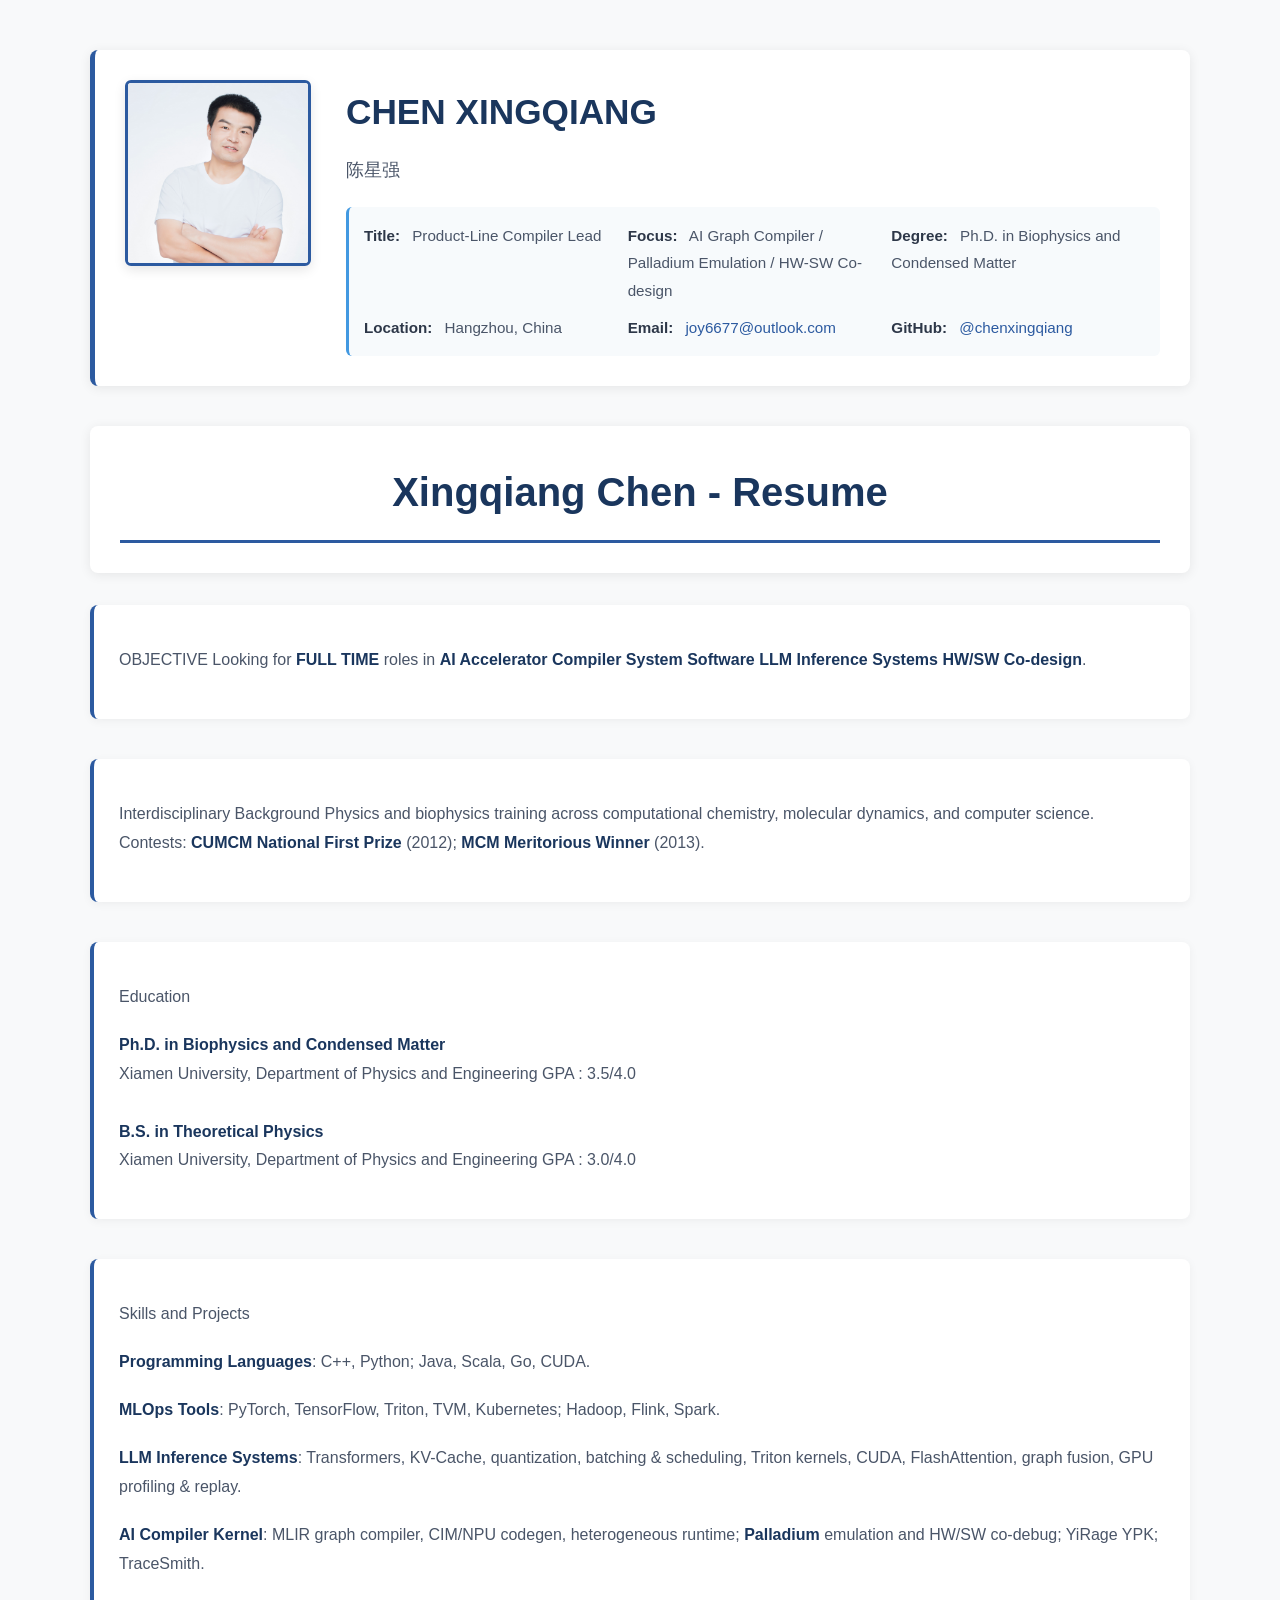
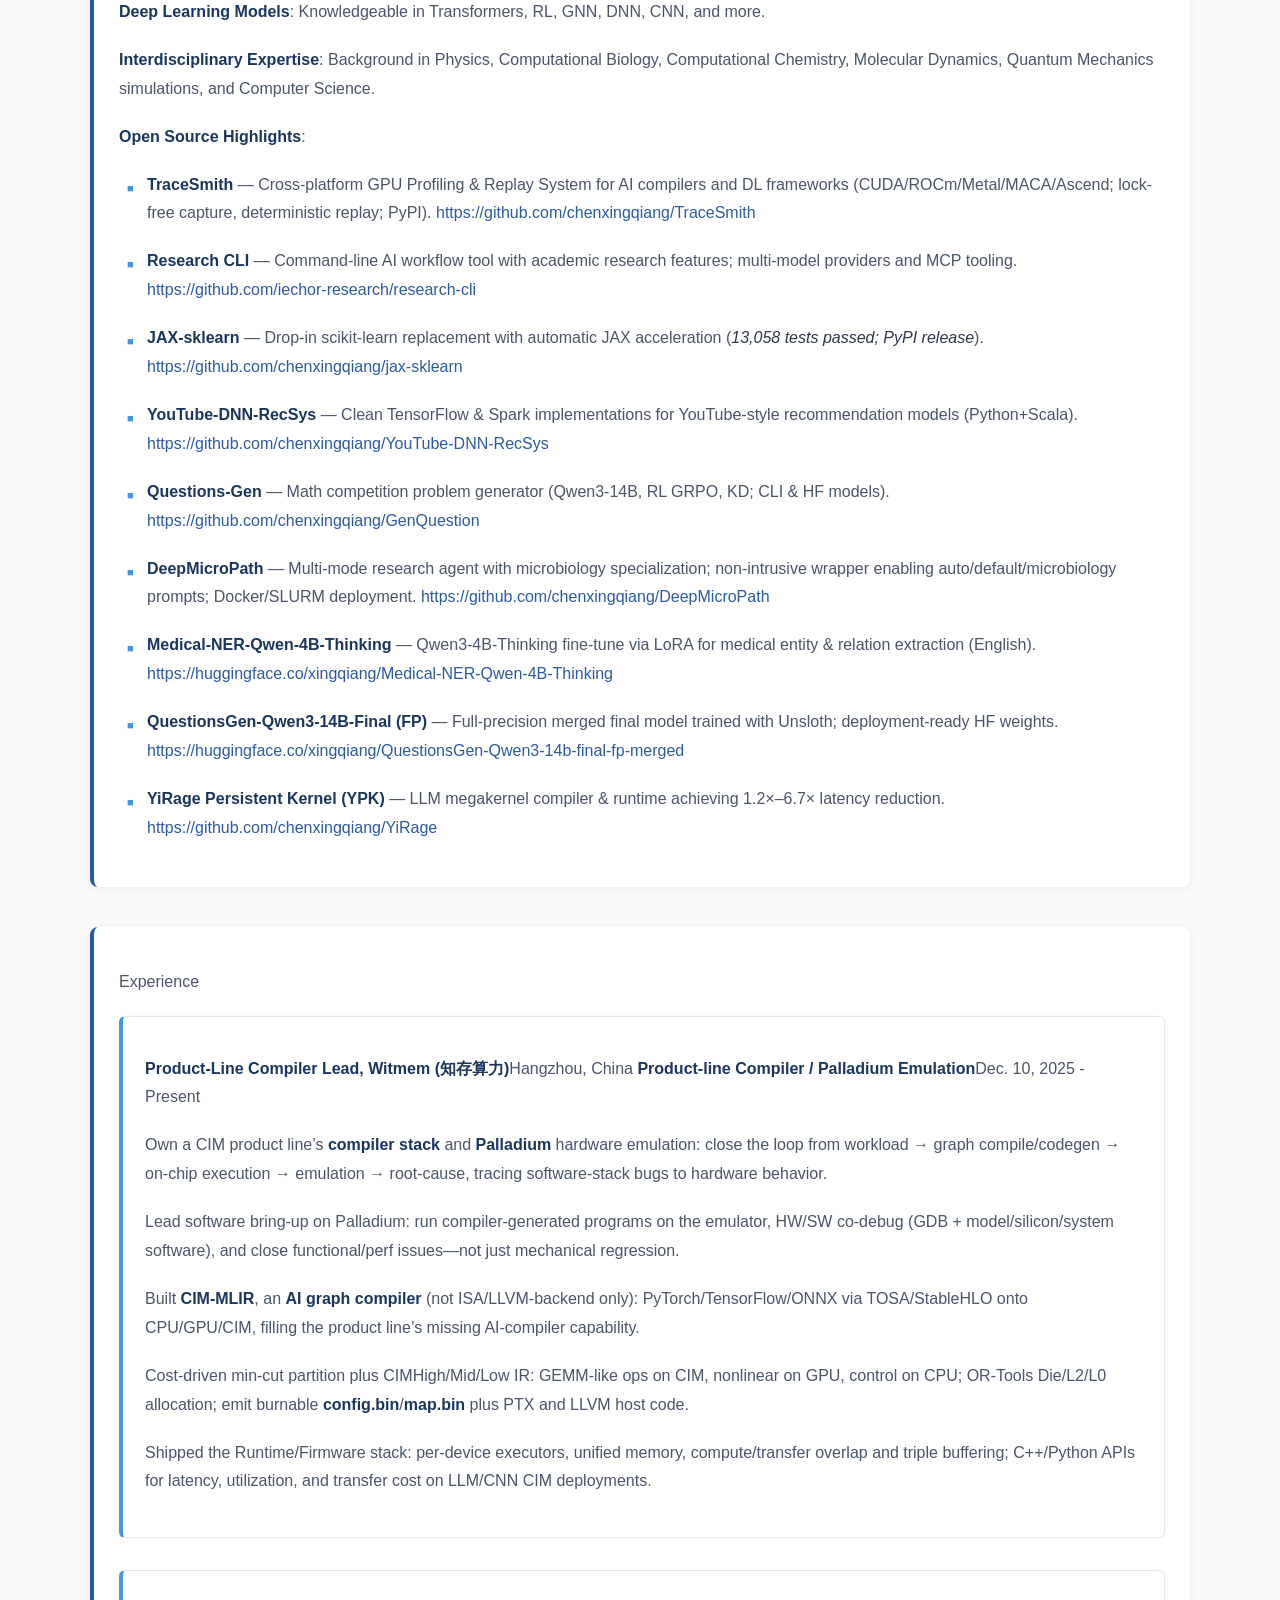
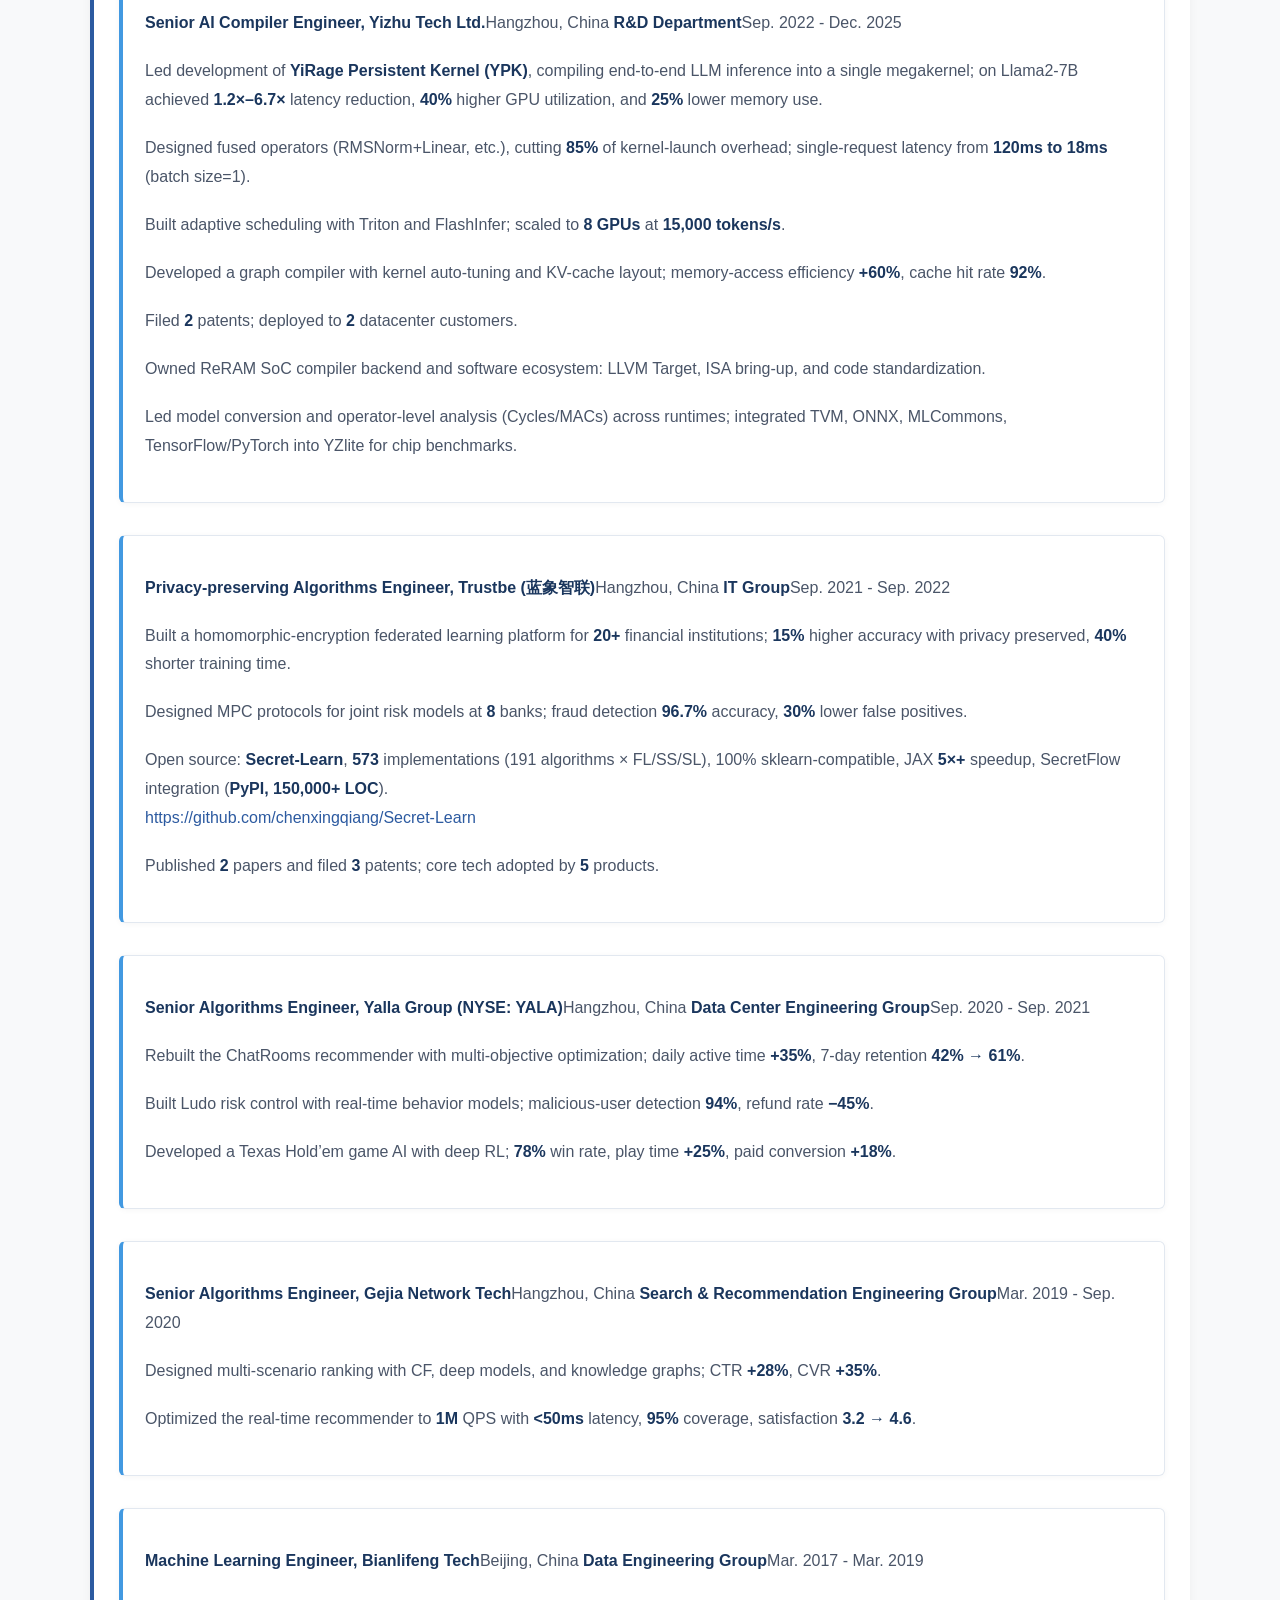
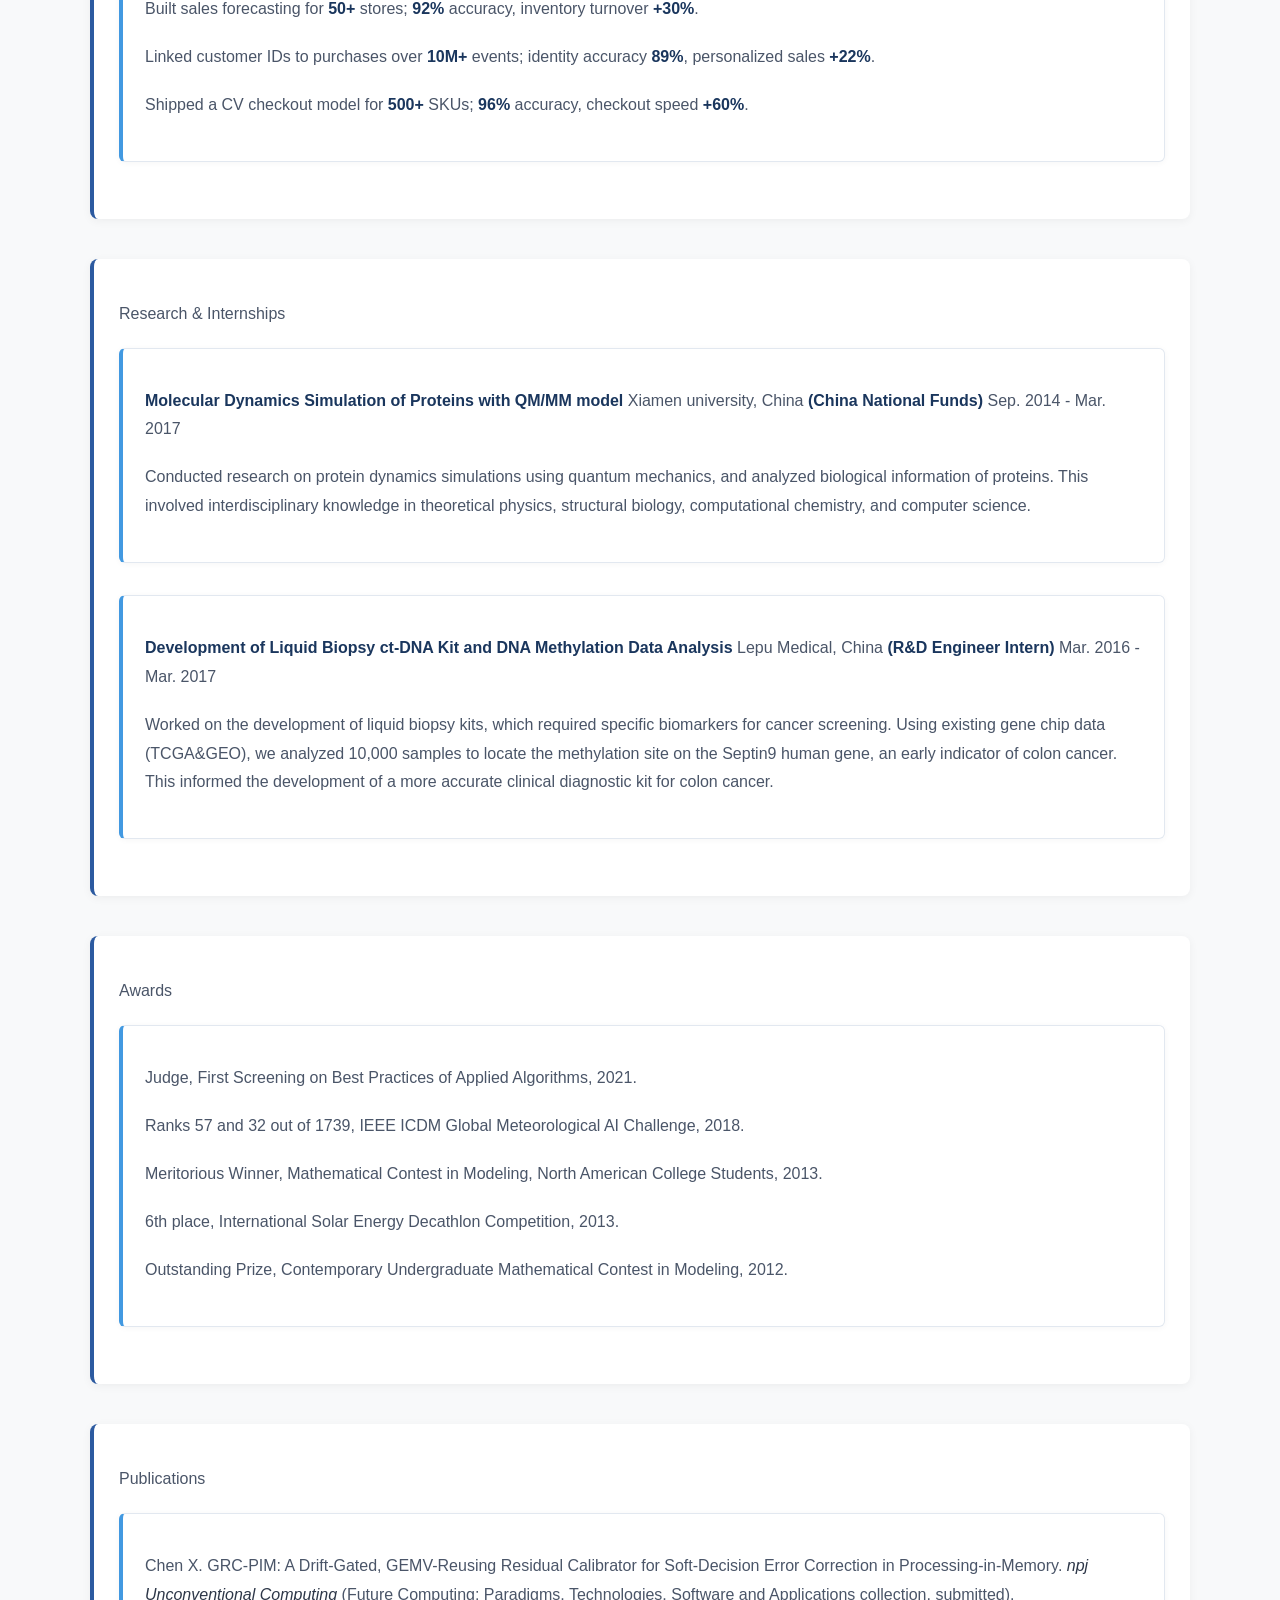
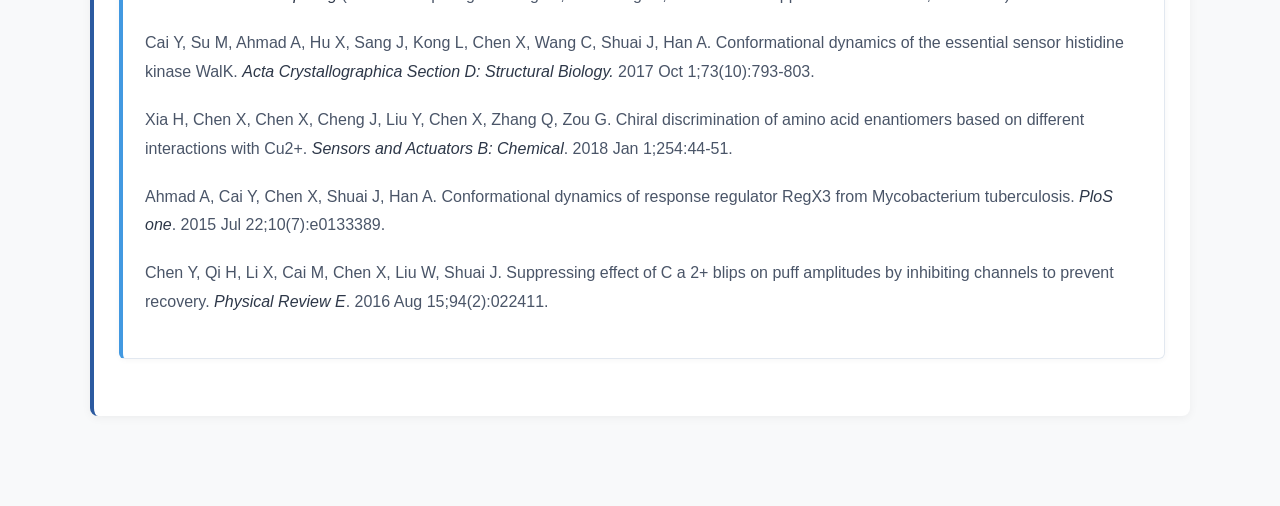
==== docs/en.html @ bd8b1dc4 "Reframe Witmem role as product-line compiler plus Palladium Position the current job as owning both " ====
<!DOCTYPE html>
<html lang="en">
<head>
    <meta charset="UTF-8">
    <meta name="viewport" content="width=device-width, initial-scale=1.0">
    <title>Xingqiang Chen - Resume</title>
    <link rel="stylesheet" href="style.css">
</head>
<body>
    <!-- Professional Header -->
    <div class="resume-header">
        <div class="resume-photo">
            <img src="img/face.jpg" alt="Chen Xingqiang">
        </div>
        <div class="resume-info">
            <h1 style="margin: 0; border: none;">CHEN XINGQIANG</h1>
            <div class="subtitle">陈星强</div>
            <div class="resume-meta">
                <div class="resume-meta-item"><strong>Title:</strong> Product-Line Compiler Lead</div>
                <div class="resume-meta-item"><strong>Focus:</strong> AI Graph Compiler / Palladium Emulation / HW-SW Co-design</div>
                <div class="resume-meta-item"><strong>Degree:</strong> Ph.D. in Biophysics and Condensed Matter</div>
                <div class="resume-meta-item"><strong>Location:</strong> Hangzhou, China</div>
                <div class="resume-meta-item"><strong>Email:</strong> <a href="mailto:joy6677@outlook.com">joy6677@outlook.com</a></div>
                <div class="resume-meta-item"><strong>GitHub:</strong> <a href="https://github.com/chenxingqiang" target="_blank">@chenxingqiang</a></div>
            </div>
        </div>
    </div>
<header id="title-block-header">
<h1 class="title">Xingqiang Chen - Resume</h1>
</header>
<div class="rSection">
<p><span>OBJECTIVE</span> <span>Looking for <span><strong>FULL
TIME</strong></span> roles in <span><strong>AI Accelerator Compiler
System Software</strong></span> <span><strong>LLM Inference
Systems</strong></span> <span><strong>HW/SW
Co-design</strong></span>.</span></p>
</div>
<div class="rSection">
<p><span>Interdisciplinary Background</span> <span>Physics and
biophysics training across computational chemistry, molecular dynamics,
and computer science. Contests: <span><strong>CUMCM National First
Prize</strong></span> (2012); <span><strong>MCM Meritorious
Winner</strong></span> (2013).</span></p>
</div>
<div class="rSection">
<p><span>Education</span></p>
<p><span><strong>Ph.D. in Biophysics and Condensed
Matter</strong></span><br />
Xiamen University, Department of Physics and Engineering GPA :
3.5/4.0<br />
<br />
<span><strong>B.S. in Theoretical Physics</strong></span><br />
Xiamen University, Department of Physics and Engineering GPA :
3.0/4.0</p>
</div>
<div class="rSection">
<p><span>Skills and Projects</span></p>
<p><span><strong>Programming Languages</strong></span>: C++, Python;
Java, Scala, Go, CUDA.</p>
<p><span><strong>MLOps Tools</strong></span>: PyTorch, TensorFlow,
Triton, TVM, Kubernetes; Hadoop, Flink, Spark.</p>
<p><span><strong>LLM Inference Systems</strong></span>: Transformers,
KV-Cache, quantization, batching &amp; scheduling, Triton kernels, CUDA,
FlashAttention, graph fusion, GPU profiling &amp; replay.</p>
<p><span><strong>AI Compiler Kernel</strong></span>: MLIR graph
compiler, CIM/NPU codegen, heterogeneous runtime;
<span><strong>Palladium</strong></span> emulation and HW/SW co-debug;
YiRage YPK; TraceSmith.</p>
<p><span><strong>Deep Learning Models</strong></span>: Knowledgeable in
Transformers, RL, GNN, DNN, CNN, and more.</p>
<p><span><strong>Interdisciplinary Expertise</strong></span>: Background
in Physics, Computational Biology, Computational Chemistry, Molecular
Dynamics, Quantum Mechanics simulations, and Computer Science.</p>
<p><span><strong>Open Source Highlights</strong></span>:</p>
<ul>
<li><p><span><strong>TraceSmith</strong></span> — Cross-platform GPU
Profiling &amp; Replay System for AI compilers and DL frameworks
(CUDA/ROCm/Metal/MACA/Ascend; lock-free capture, deterministic replay;
PyPI). <a href="https://github.com/chenxingqiang/TraceSmith"
class="uri">https://github.com/chenxingqiang/TraceSmith</a></p></li>
<li><p><span><strong>Research CLI</strong></span> — Command-line AI
workflow tool with academic research features; multi-model providers and
MCP tooling. <a href="https://github.com/iechor-research/research-cli"
class="uri">https://github.com/iechor-research/research-cli</a></p></li>
<li><p><span><strong>JAX-sklearn</strong></span> — Drop-in scikit-learn
replacement with automatic JAX acceleration (<em>13<span>,</span>058
tests passed; PyPI release</em>). <a
href="https://github.com/chenxingqiang/jax-sklearn"
class="uri">https://github.com/chenxingqiang/jax-sklearn</a></p></li>
<li><p><span><strong>YouTube-DNN-RecSys</strong></span> — Clean
TensorFlow &amp; Spark implementations for YouTube-style recommendation
models (Python+Scala). <a
href="https://github.com/chenxingqiang/YouTube-DNN-RecSys"
class="uri">https://github.com/chenxingqiang/YouTube-DNN-RecSys</a></p></li>
<li><p><span><strong>Questions-Gen</strong></span> — Math competition
problem generator (Qwen3-14B, RL GRPO, KD; CLI &amp; HF models). <a
href="https://github.com/chenxingqiang/GenQuestion"
class="uri">https://github.com/chenxingqiang/GenQuestion</a></p></li>
<li><p><span><strong>DeepMicroPath</strong></span> — Multi-mode research
agent with microbiology specialization; non-intrusive wrapper enabling
auto/default/microbiology prompts; Docker/SLURM deployment. <a
href="https://github.com/chenxingqiang/DeepMicroPath"
class="uri">https://github.com/chenxingqiang/DeepMicroPath</a></p></li>
<li><p><span><strong>Medical-NER-Qwen-4B-Thinking</strong></span> —
Qwen3-4B-Thinking fine-tune via LoRA for medical entity &amp; relation
extraction (English). <a
href="https://huggingface.co/xingqiang/Medical-NER-Qwen-4B-Thinking"
class="uri">https://huggingface.co/xingqiang/Medical-NER-Qwen-4B-Thinking</a></p></li>
<li><p><span><strong>QuestionsGen-Qwen3-14B-Final (FP)</strong></span> —
Full-precision merged final model trained with Unsloth; deployment-ready
HF weights. <a
href="https://huggingface.co/xingqiang/QuestionsGen-Qwen3-14b-final-fp-merged"
class="uri">https://huggingface.co/xingqiang/QuestionsGen-Qwen3-14b-final-fp-merged</a></p></li>
<li><p><span><strong>YiRage Persistent Kernel (YPK)</strong></span> —
LLM megakernel compiler &amp; runtime achieving 1.2×–6.7× latency
reduction. <a href="https://github.com/chenxingqiang/YiRage"
class="uri">https://github.com/chenxingqiang/YiRage</a></p></li>
</ul>
</div>
<div class="rSection">
<p><span>Experience</span></p>
<div class="rSubsection">
<p><span><strong>Product-Line Compiler Lead, Witmem
(知存算力)</strong></span><span>Hangzhou, China</span>
<span><strong>Product-line Compiler / Palladium
Emulation</strong></span><span>Dec. 10, 2025 - Present</span></p>
<p><span>Own a CIM product line’s <span><strong>compiler
stack</strong></span> and <span><strong>Palladium</strong></span>
hardware emulation: close the loop from workload <span
class="math inline">→</span> graph compile/codegen <span
class="math inline">→</span> on-chip execution <span
class="math inline">→</span> emulation <span
class="math inline">→</span> root-cause, tracing software-stack bugs to
hardware behavior.</span><br />
</p>
<p><span>Lead software bring-up on Palladium: run compiler-generated
programs on the emulator, HW/SW co-debug (GDB + model/silicon/system
software), and close functional/perf issues—not just mechanical
regression.</span><br />
</p>
<p><span>Built <span><strong>CIM-MLIR</strong></span>, an
<span><strong>AI graph compiler</strong></span> (not ISA/LLVM-backend
only): PyTorch/TensorFlow/ONNX via TOSA/StableHLO onto CPU/GPU/CIM,
filling the product line’s missing AI-compiler capability.</span><br />
</p>
<p><span>Cost-driven min-cut partition plus CIMHigh/Mid/Low IR:
GEMM-like ops on CIM, nonlinear on GPU, control on CPU; OR-Tools
Die/L2/L0 allocation; emit burnable
<span><strong>config.bin</strong></span>/<span><strong>map.bin</strong></span>
plus PTX and LLVM host code.</span><br />
</p>
<p><span>Shipped the Runtime/Firmware stack: per-device executors,
unified memory, compute/transfer overlap and triple buffering;
C++/Python APIs for latency, utilization, and transfer cost on LLM/CNN
CIM deployments.</span><br />
</p>
</div>
<div class="rSubsection">
<p><span><strong>Senior AI Compiler Engineer, Yizhu Tech
Ltd.</strong></span><span>Hangzhou, China</span> <span><strong>R&amp;D
Department</strong></span><span>Sep. 2022 - Dec. 2025</span></p>
<p><span>Led development of <strong>YiRage Persistent Kernel
(YPK)</strong>, compiling end-to-end LLM inference into a single
megakernel; on Llama2-7B achieved <strong>1.2×–6.7×</strong> latency
reduction, <strong>40%</strong> higher GPU utilization, and
<strong>25%</strong> lower memory use.</span><br />
</p>
<p><span>Designed fused operators (RMSNorm+Linear, etc.), cutting
<strong>85%</strong> of kernel-launch overhead; single-request latency
from <strong>120ms to 18ms</strong> (batch size=1).</span><br />
</p>
<p><span>Built adaptive scheduling with Triton and FlashInfer; scaled to
<strong>8 GPUs</strong> at <strong>15,000
tokens/s</strong>.</span><br />
</p>
<p><span>Developed a graph compiler with kernel auto-tuning and KV-cache
layout; memory-access efficiency <strong>+60%</strong>, cache hit rate
<strong>92%</strong>.</span><br />
</p>
<p><span>Filed <strong>2</strong> patents; deployed to
<strong>2</strong> datacenter customers.</span><br />
</p>
<p><span>Owned ReRAM SoC compiler backend and software ecosystem: LLVM
Target, ISA bring-up, and code standardization.</span><br />
</p>
<p><span>Led model conversion and operator-level analysis (Cycles/MACs)
across runtimes; integrated TVM, ONNX, MLCommons, TensorFlow/PyTorch
into YZlite for chip benchmarks.</span><br />
</p>
</div>
<div class="rSubsection">
<p><span><strong>Privacy-preserving Algorithms Engineer, Trustbe
(蓝象智联)</strong></span><span>Hangzhou, China</span> <span><strong>IT
Group</strong></span><span>Sep. 2021 - Sep. 2022</span></p>
<p><span>Built a homomorphic-encryption federated learning platform for
<strong>20+</strong> financial institutions; <strong>15%</strong> higher
accuracy with privacy preserved, <strong>40%</strong> shorter training
time.</span><br />
</p>
<p><span>Designed MPC protocols for joint risk models at
<strong>8</strong> banks; fraud detection <strong>96.7%</strong>
accuracy, <strong>30%</strong> lower false positives.</span><br />
</p>
<p><span>Open source: <strong>Secret-Learn</strong>,
<strong>573</strong> implementations (191 algorithms × FL/SS/SL), 100%
sklearn-compatible, JAX <strong>5×+</strong> speedup, SecretFlow
integration (<strong>PyPI, 150,000+ LOC</strong>).</span><br />
<a href="https://github.com/chenxingqiang/Secret-Learn"
class="uri">https://github.com/chenxingqiang/Secret-Learn</a><br />
</p>
<p><span>Published <strong>2</strong> papers and filed
<strong>3</strong> patents; core tech adopted by <strong>5</strong>
products.</span><br />
</p>
</div>
<div class="rSubsection">
<p><span><strong>Senior Algorithms Engineer, Yalla Group (NYSE:
YALA)</strong></span><span>Hangzhou, China</span> <span><strong>Data
Center Engineering Group</strong></span><span>Sep. 2020 - Sep.
2021</span></p>
<p><span>Rebuilt the ChatRooms recommender with multi-objective
optimization; daily active time <strong>+35%</strong>, 7-day retention
<strong>42% → 61%</strong>.</span><br />
</p>
<p><span>Built Ludo risk control with real-time behavior models;
malicious-user detection <strong>94%</strong>, refund rate
<strong>−45%</strong>.</span><br />
</p>
<p><span>Developed a Texas Hold’em game AI with deep RL;
<strong>78%</strong> win rate, play time <strong>+25%</strong>, paid
conversion <strong>+18%</strong>.</span><br />
</p>
</div>
<div class="rSubsection">
<p><span><strong>Senior Algorithms Engineer, Gejia Network
Tech</strong></span><span>Hangzhou, China</span> <span><strong>Search
&amp; Recommendation Engineering Group</strong></span><span>Mar. 2019 -
Sep. 2020</span></p>
<p><span>Designed multi-scenario ranking with CF, deep models, and
knowledge graphs; CTR <strong>+28%</strong>, CVR
<strong>+35%</strong>.</span><br />
</p>
<p><span>Optimized the real-time recommender to <strong>1M</strong> QPS
with <strong><span class="math inline">&lt;</span>50ms</strong> latency,
<strong>95%</strong> coverage, satisfaction <strong>3.2 →
4.6</strong>.</span><br />
</p>
</div>
<div class="rSubsection">
<p><span><strong>Machine Learning Engineer, Bianlifeng
Tech</strong></span><span>Beijing, China</span> <span><strong>Data
Engineering Group</strong></span><span>Mar. 2017 - Mar. 2019</span></p>
<p><span>Built sales forecasting for <strong>50+</strong> stores;
<strong>92%</strong> accuracy, inventory turnover
<strong>+30%</strong>.</span><br />
</p>
<p><span>Linked customer IDs to purchases over <strong>10M+</strong>
events; identity accuracy <strong>89%</strong>, personalized sales
<strong>+22%</strong>.</span><br />
</p>
<p><span>Shipped a CV checkout model for <strong>500+</strong> SKUs;
<strong>96%</strong> accuracy, checkout speed
<strong>+60%</strong>.</span><br />
</p>
</div>
</div>
<div class="rSection">
<p><span>Research &amp; Internships</span></p>
<div class="rSubsection">
<p><span><strong>Molecular Dynamics Simulation of Proteins with QM/MM
model</strong> </span><span>Xiamen university, China</span>
<span><strong>(China National Funds)</strong> </span><span>Sep. 2014 -
Mar. 2017</span></p>
<p><span>Conducted research on protein dynamics simulations using
quantum mechanics, and analyzed biological information of proteins. This
involved interdisciplinary knowledge in theoretical physics, structural
biology, computational chemistry, and computer science.</span><br />
</p>
</div>
<div class="rSubsection">
<p><span><strong>Development of Liquid Biopsy ct-DNA Kit and DNA
Methylation Data Analysis</strong> </span><span>Lepu Medical,
China</span> <span><strong>(R&amp;D Engineer Intern)</strong>
</span><span>Mar. 2016 - Mar. 2017</span></p>
<p><span>Worked on the development of liquid biopsy kits, which required
specific biomarkers for cancer screening. Using existing gene chip data
(TCGA&amp;GEO), we analyzed 10,000 samples to locate the methylation
site on the Septin9 human gene, an early indicator of colon cancer. This
informed the development of a more accurate clinical diagnostic kit for
colon cancer.</span><br />
</p>
</div>
</div>
<div class="rSection">
<p><span>Awards</span></p>
<div class="rSubsection">
<p><span>Judge, First Screening on Best Practices of Applied Algorithms,
2021.</span><br />
</p>
<p><span>Ranks 57 and 32 out of 1739, IEEE ICDM Global Meteorological AI
Challenge, 2018.</span><br />
</p>
<p><span>Meritorious Winner, Mathematical Contest in Modeling, North
American College Students, 2013.</span><br />
</p>
<p><span>6th place, International Solar Energy Decathlon Competition,
2013.</span><br />
</p>
<p><span>Outstanding Prize, Contemporary Undergraduate Mathematical
Contest in Modeling, 2012.</span><br />
</p>
</div>
</div>
<div class="rSection">
<p><span>Publications</span></p>
<div class="rSubsection">
<p><span>Chen X. GRC-PIM: A Drift-Gated, GEMV-Reusing Residual
Calibrator for Soft-Decision Error Correction in Processing-in-Memory.
<em>npj Unconventional Computing</em> (Future Computing: Paradigms,
Technologies, Software and Applications collection,
submitted).</span><br />
</p>
<p><span>Cai Y, Su M, Ahmad A, Hu X, Sang J, Kong L, Chen X, Wang C,
Shuai J, Han A. Conformational dynamics of the essential sensor
histidine kinase WalK. <em>Acta Crystallographica Section D: Structural
Biology.</em> 2017 Oct 1;73(10):793-803.</span><br />
</p>
<p><span>Xia H, Chen X, Chen X, Cheng J, Liu Y, Chen X, Zhang Q, Zou G.
Chiral discrimination of amino acid enantiomers based on different
interactions with Cu2+. <em>Sensors and Actuators B: Chemical</em>. 2018
Jan 1;254:44-51.</span><br />
</p>
<p><span>Ahmad A, Cai Y, Chen X, Shuai J, Han A. Conformational dynamics
of response regulator RegX3 from Mycobacterium tuberculosis. <em>PloS
one</em>. 2015 Jul 22;10(7):e0133389.</span><br />
</p>
<p><span>Chen Y, Qi H, Li X, Cai M, Chen X, Liu W, Shuai J. Suppressing
effect of C a 2+ blips on puff amplitudes by inhibiting channels to
prevent recovery. <em>Physical Review E</em>. 2016 Aug
15;94(2):022411.</span><br />
</p>
</div>
</div>
</body></html>
---- docs/style.css ----
/* ============================================
   Academic Professional Style CSS
   Inspired by Tsinghua University Faculty Pages
   ============================================ */

body {
    font-family: -apple-system, BlinkMacSystemFont, "Segoe UI", Roboto, "Helvetica Neue", Arial, "PingFang SC", "Hiragino Sans GB", "Microsoft YaHei", sans-serif;
    line-height: 1.8;
    max-width: 1100px;
    margin: 0 auto;
    padding: 50px 30px;
    background: #f8f9fa;
    color: #2c3e50;
}

/* Professional Header with Photo */
.resume-header {
    display: flex;
    gap: 35px;
    margin-bottom: 40px;
    padding: 30px;
    background: white;
    border-radius: 8px;
    box-shadow: 0 2px 12px rgba(0, 0, 0, 0.08);
    border-left: 5px solid #2c5aa0;
}

.resume-photo {
    flex-shrink: 0;
}

.resume-photo img {
    width: 180px;
    height: 180px;
    object-fit: cover;
    border-radius: 6px;
    border: 3px solid #2c5aa0;
    box-shadow: 0 4px 12px rgba(0, 0, 0, 0.1);
}

.resume-info {
    flex: 1;
}

.resume-info h1 {
    margin: 0 0 8px 0;
    font-size: 2.2em;
    color: #1a365d;
    font-weight: 600;
}

.resume-info .subtitle {
    font-size: 1.1em;
    color: #4a5568;
    margin-bottom: 20px;
    font-weight: 500;
}

.resume-meta {
    display: grid;
    grid-template-columns: repeat(auto-fit, minmax(250px, 1fr));
    gap: 10px;
    padding: 15px;
    background: #f7fafc;
    border-radius: 6px;
    border-left: 3px solid #4299e1;
}

.resume-meta-item {
    color: #4a5568;
    font-size: 0.95em;
}

.resume-meta-item strong {
    color: #2d3748;
    font-weight: 600;
    margin-right: 8px;
}

/* Section Headers */
h1 {
    font-size: 2.2em;
    color: #1a365d;
    border-bottom: 3px solid #2c5aa0;
    padding-bottom: 12px;
    margin-top: 2.5em;
    margin-bottom: 1em;
    font-weight: 600;
}

h2 {
    font-size: 1.6em;
    color: #2c5aa0;
    border-bottom: 2px solid #e2e8f0;
    padding-bottom: 10px;
    margin-top: 2.2em;
    margin-bottom: 1em;
    font-weight: 600;
}

h3 {
    font-size: 1.3em;
    color: #2d3748;
    margin-top: 1.8em;
    margin-bottom: 0.8em;
    padding: 12px 0 12px 18px;
    border-left: 4px solid #4299e1;
    background: #f7fafc;
    font-weight: 600;
}

h4 {
    font-size: 1.1em;
    color: #4a5568;
    margin-top: 1.5em;
    margin-bottom: 0.6em;
    font-weight: 600;
}

/* Section Containers */
.rSection, div[class*="Section"] {
    margin-bottom: 2.5em;
    padding: 25px;
    background: white;
    border-radius: 8px;
    box-shadow: 0 2px 10px rgba(0, 0, 0, 0.05);
    border-left: 4px solid #2c5aa0;
}

/* Work Experience / Project Cards */
.rSubsection, div[class*="Subsection"] {
    margin-bottom: 2em;
    padding: 22px;
    background: #ffffff;
    border: 1px solid #e2e8f0;
    border-left: 4px solid #4299e1;
    border-radius: 6px;
    box-shadow: 0 1px 6px rgba(0, 0, 0, 0.04);
}

.rSubsection:hover {
    box-shadow: 0 4px 12px rgba(0, 0, 0, 0.1);
    transform: translateY(-2px);
    transition: all 0.3s ease;
}

/* Lists */
ul {
    list-style-type: none;
    padding-left: 0;
    margin: 1em 0;
}

li {
    margin-bottom: 14px;
    padding-left: 28px;
    position: relative;
    line-height: 1.7;
    color: #4a5568;
}

li::before {
    content: "■";
    color: #4299e1;
    font-size: 0.7em;
    position: absolute;
    left: 8px;
    top: 8px;
}

/* Links */
a {
    color: #2c5aa0;
    text-decoration: none;
    border-bottom: 1px solid transparent;
    transition: all 0.3s ease;
    font-weight: 500;
}

a:hover {
    color: #1a365d;
    border-bottom: 1px solid #2c5aa0;
}

/* Text Emphasis */
strong, b {
    color: #1a365d;
    font-weight: 600;
}

em, i {
    color: #2d3748;
    font-style: italic;
}

/* Code Blocks */
code {
    background: #edf2f7;
    padding: 3px 8px;
    border-radius: 4px;
    font-family: "Monaco", "Menlo", "Consolas", "Courier New", monospace;
    color: #c7254e;
    font-size: 0.9em;
}

/* Paragraphs */
p {
    margin-bottom: 1.2em;
    line-height: 1.8;
    color: #4a5568;
}

/* Tables (Academic Style) */
table {
    width: 100%;
    border-collapse: collapse;
    margin: 1.5em 0;
    background: white;
}

table th {
    background: #2c5aa0;
    color: white;
    padding: 12px;
    text-align: left;
    font-weight: 600;
}

table td {
    padding: 10px 12px;
    border-bottom: 1px solid #e2e8f0;
}

table tr:hover {
    background: #f7fafc;
}

/* Horizontal Rules */
hr {
    border: none;
    border-top: 2px solid #e2e8f0;
    margin: 2.5em 0;
}

/* Blockquotes */
blockquote {
    margin: 1.5em 0;
    padding: 15px 20px;
    background: #f7fafc;
    border-left: 4px solid #4299e1;
    color: #4a5568;
    font-style: italic;
}

/* Print Styles */
@media print {
    body {
        background: white;
        max-width: 100%;
        padding: 0;
        font-size: 11pt;
    }
    
    .resume-header {
        page-break-inside: avoid;
        box-shadow: none;
        border: 1px solid #e2e8f0;
    }
    
    .rSection, .rSubsection {
        page-break-inside: avoid;
        box-shadow: none;
    }
    
    a {
        color: #000;
        text-decoration: underline;
    }
}

/* Responsive Design */
@media (max-width: 768px) {
    body {
        padding: 25px 15px;
    }
    
    .resume-header {
        flex-direction: column;
        align-items: center;
        text-align: center;
        padding: 20px;
    }
    
    .resume-photo img {
        width: 140px;
        height: 140px;
    }
    
    .resume-info h1 {
        font-size: 1.8em;
    }
    
    .resume-meta {
        grid-template-columns: 1fr;
    }
    
    h1 {
        font-size: 1.8em;
    }
    
    h2 {
        font-size: 1.4em;
    }
    
    h3 {
        font-size: 1.2em;
    }
    
    .rSection, .rSubsection {
        padding: 15px;
    }
}

/* Title Block (Pandoc Generated) */
#title-block-header {
    text-align: center;
    margin-bottom: 2em;
    padding: 30px;
    background: white;
    border-radius: 8px;
    box-shadow: 0 2px 12px rgba(0, 0, 0, 0.08);
}

#title-block-header .title {
    font-size: 2.5em;
    color: #1a365d;
    margin: 0;
    font-weight: 600;
}

/* Utility Classes */
.text-center {
    text-align: center;
}

.text-muted {
    color: #718096;
}

.mb-0 {
    margin-bottom: 0;
}

.mt-0 {
    margin-top: 0;
}
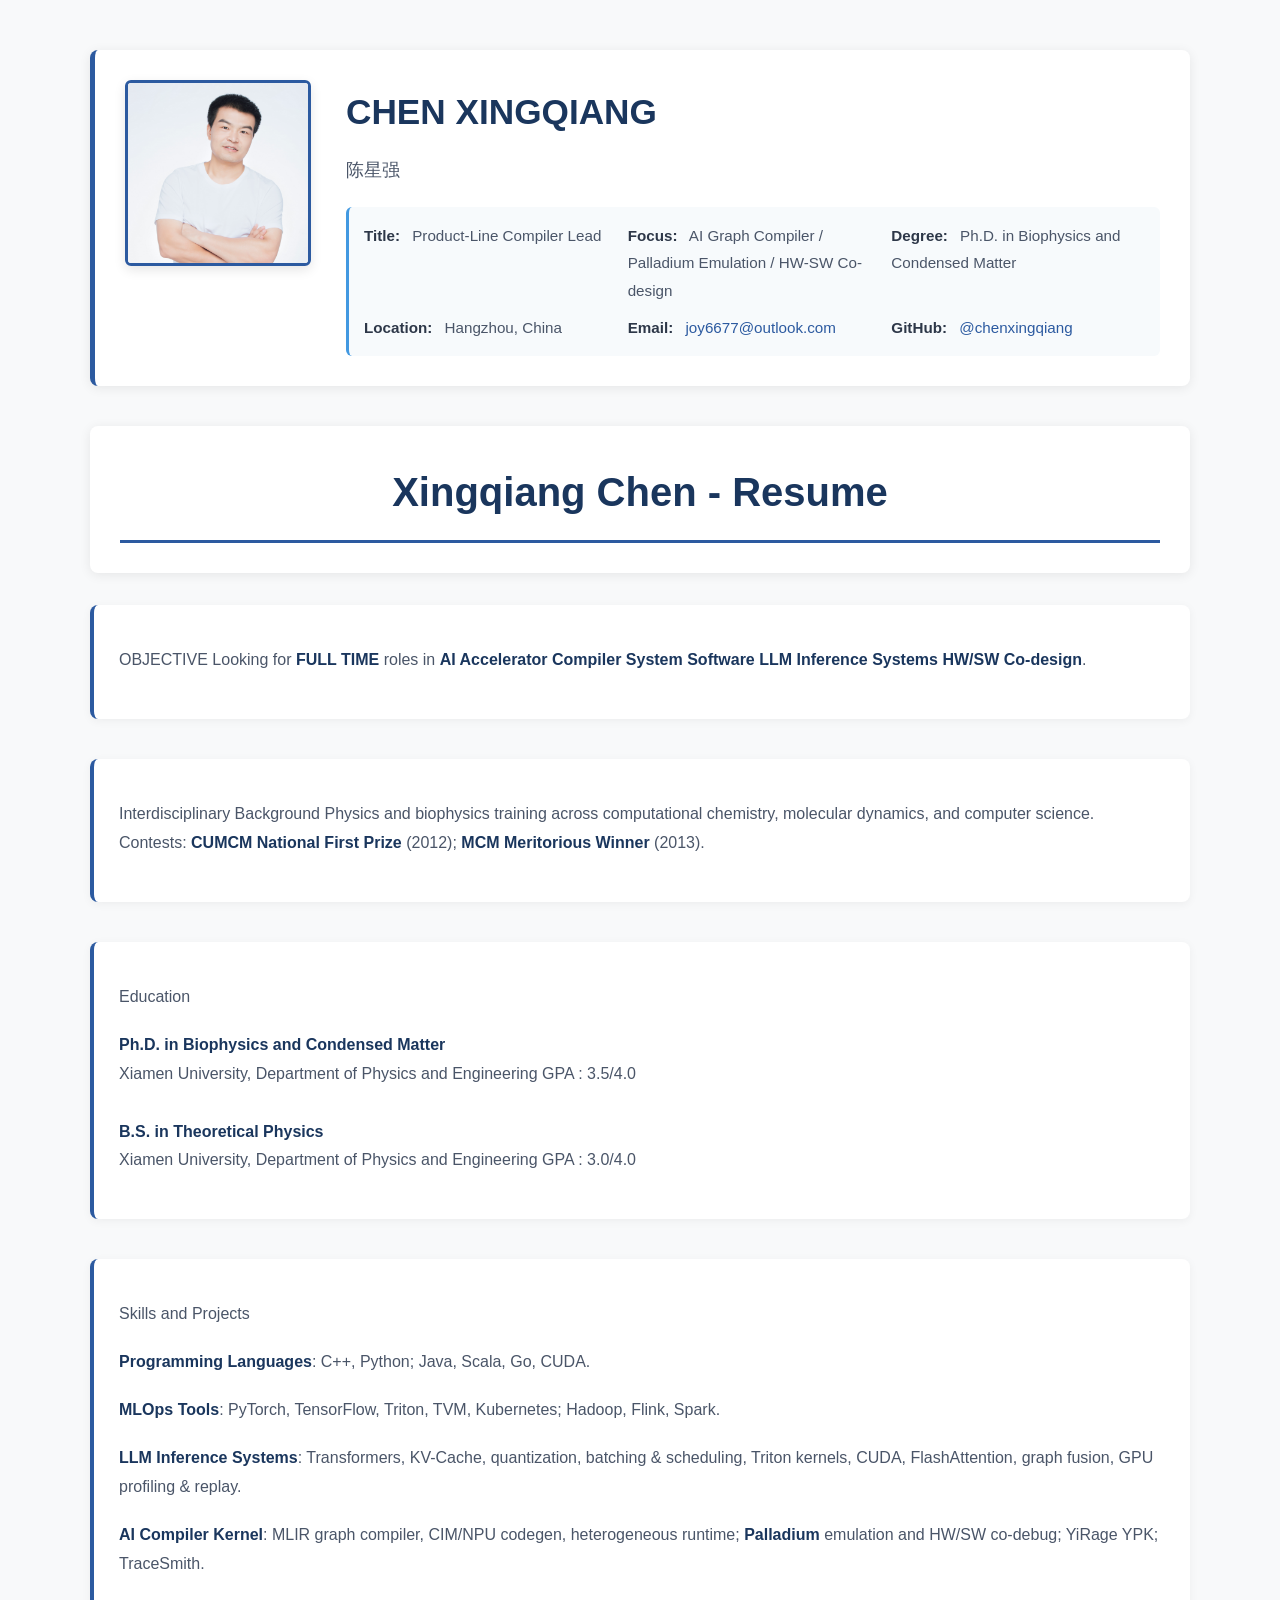
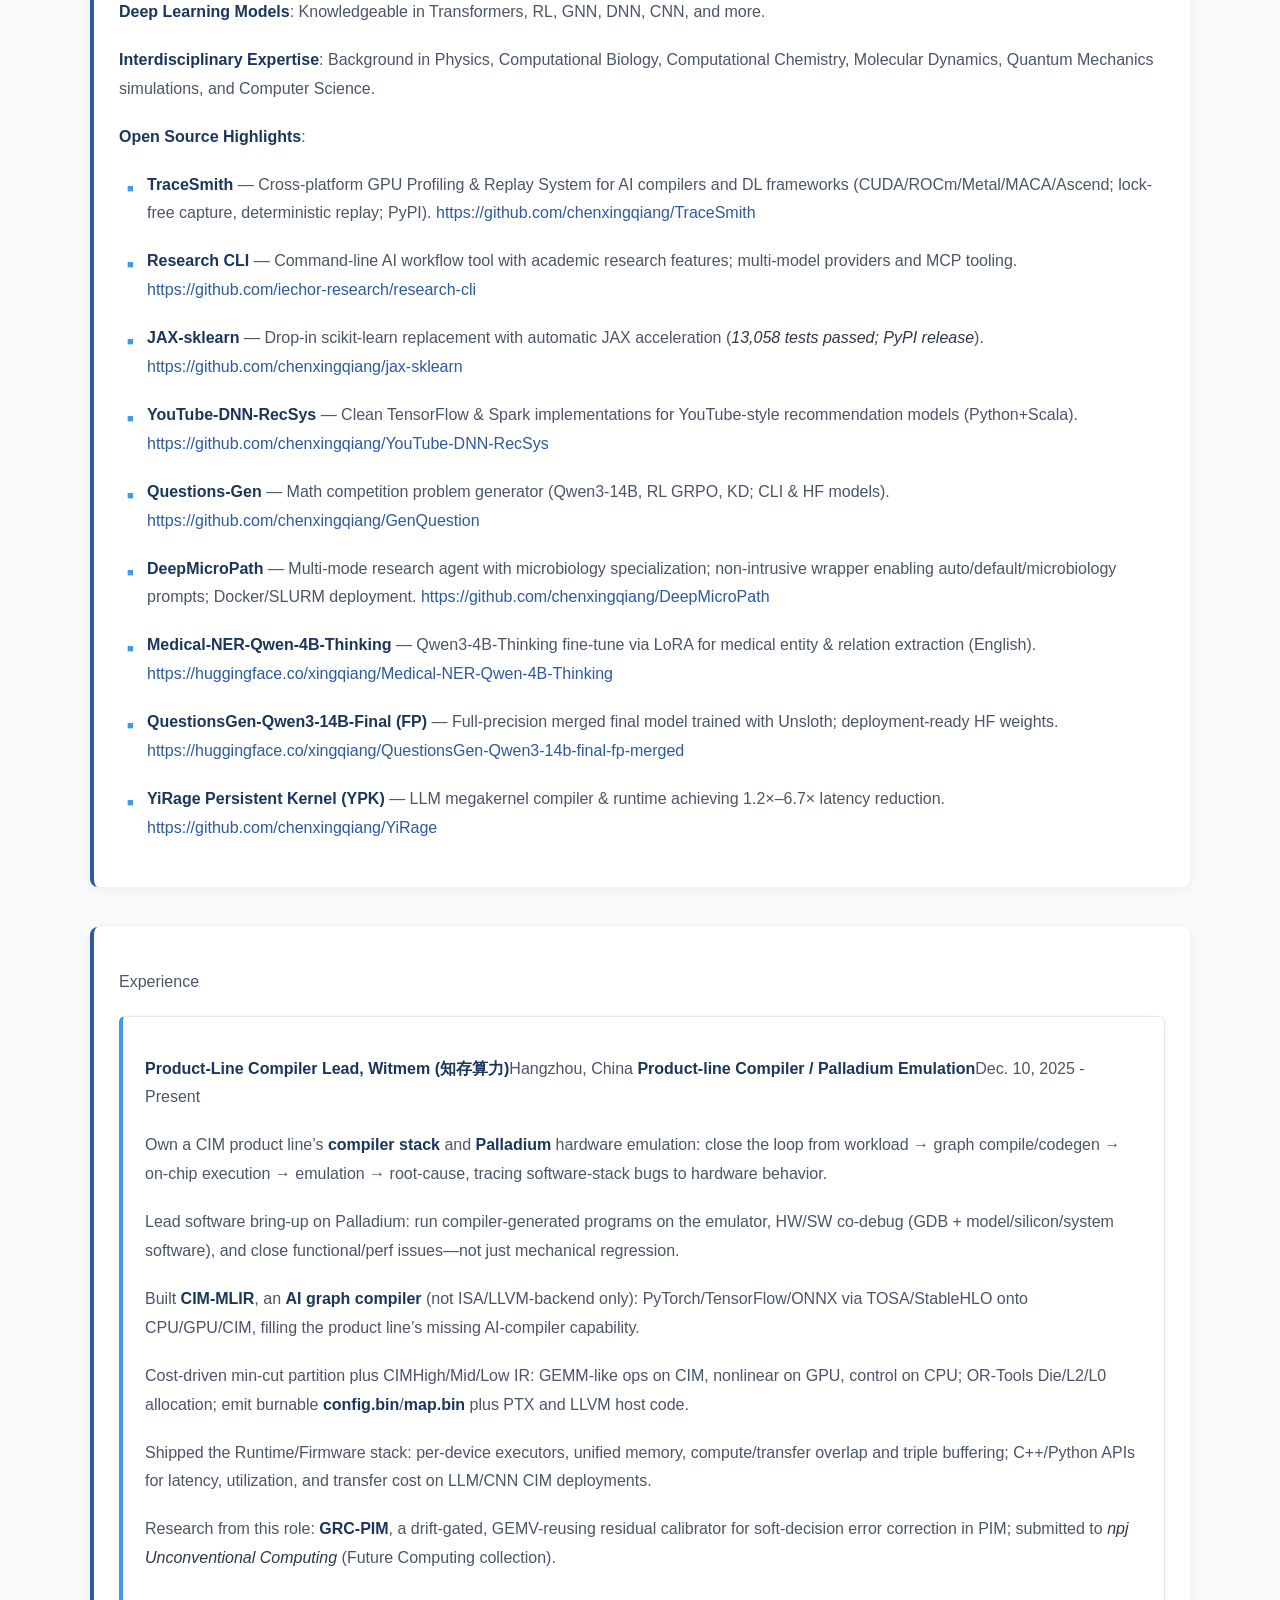
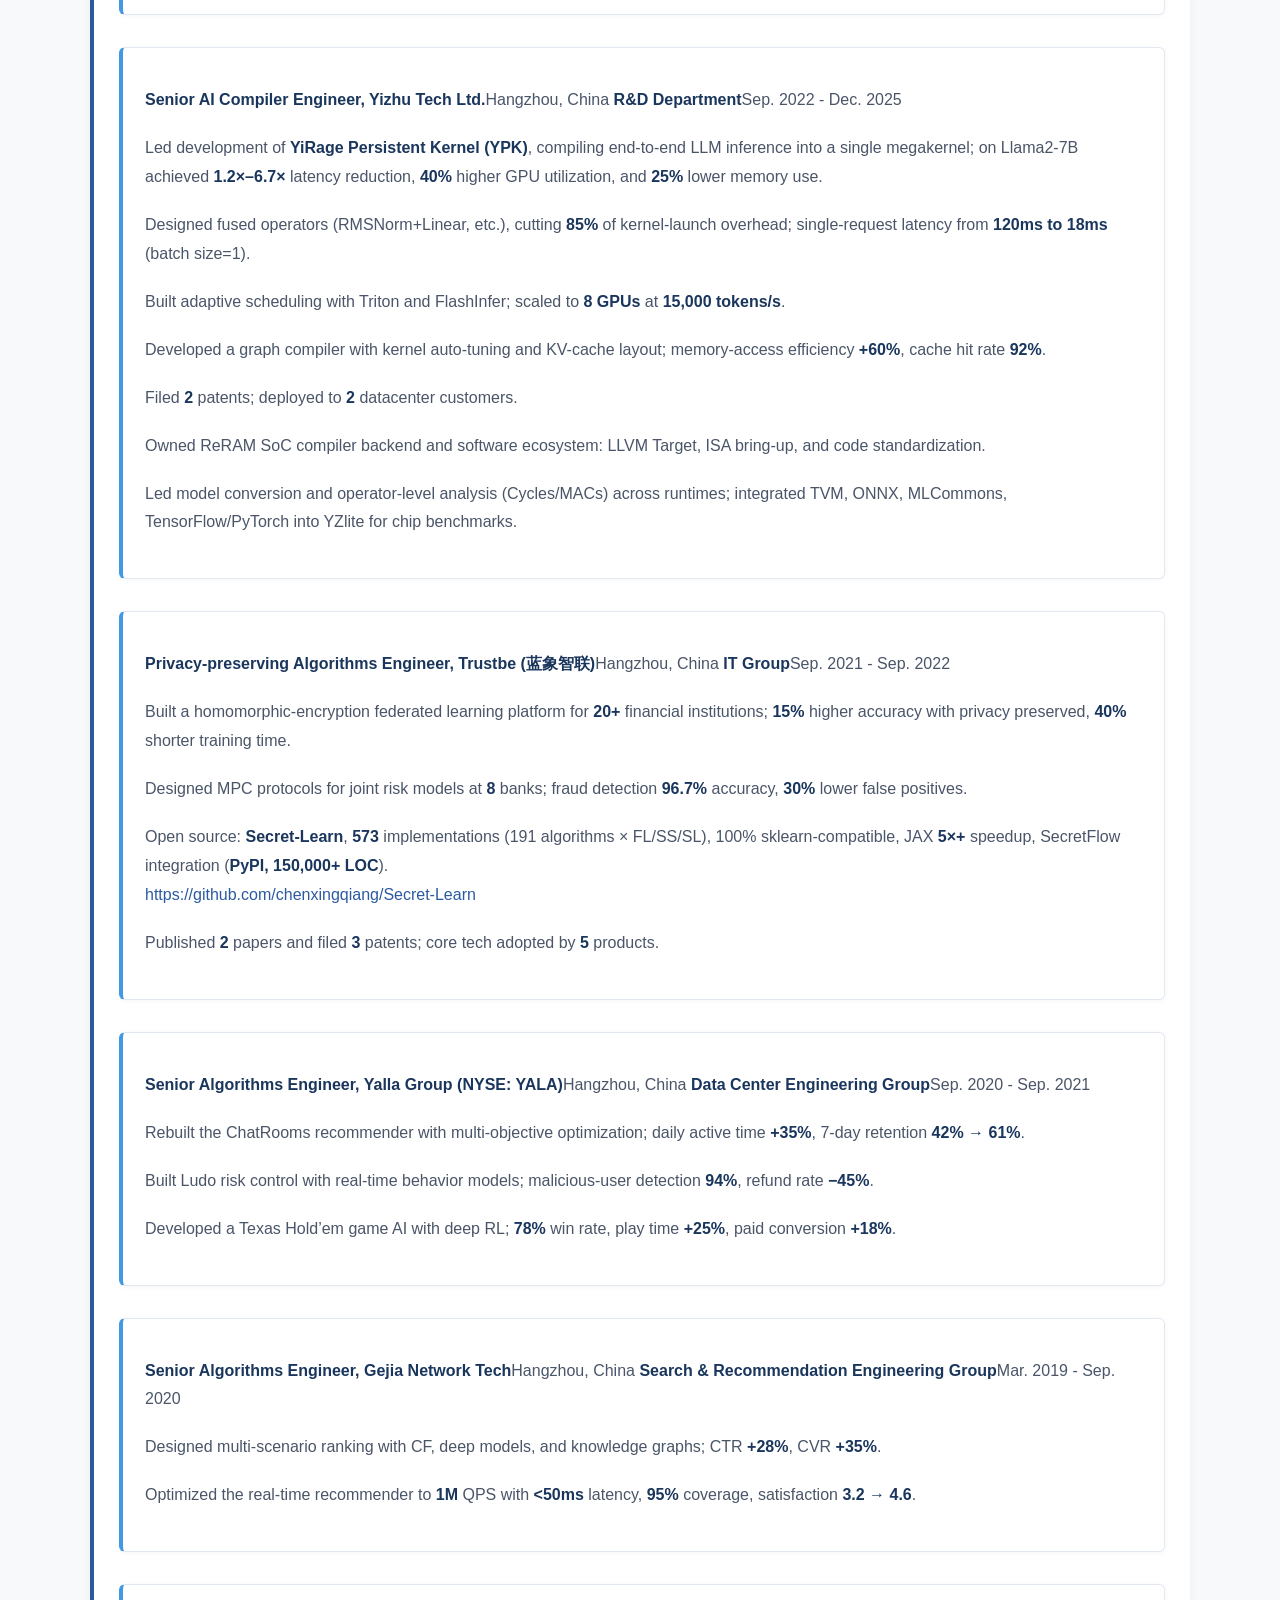
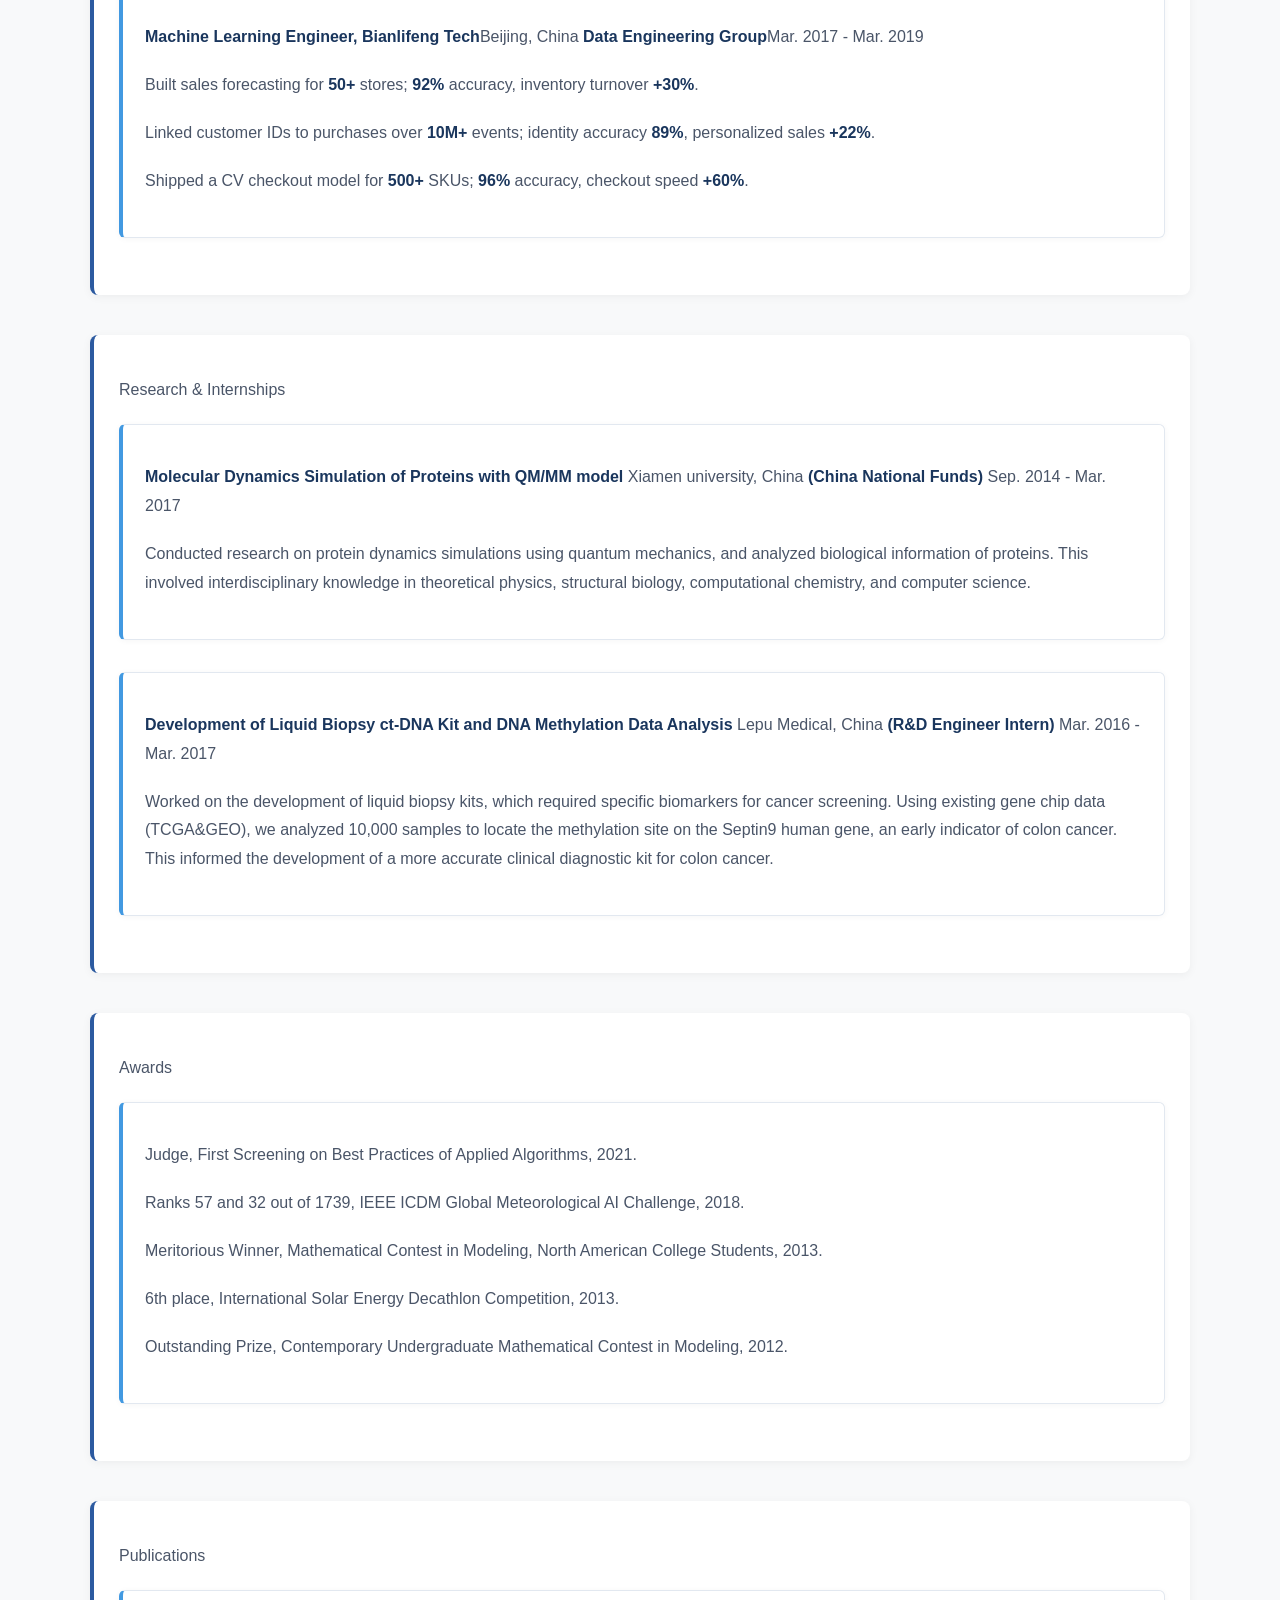
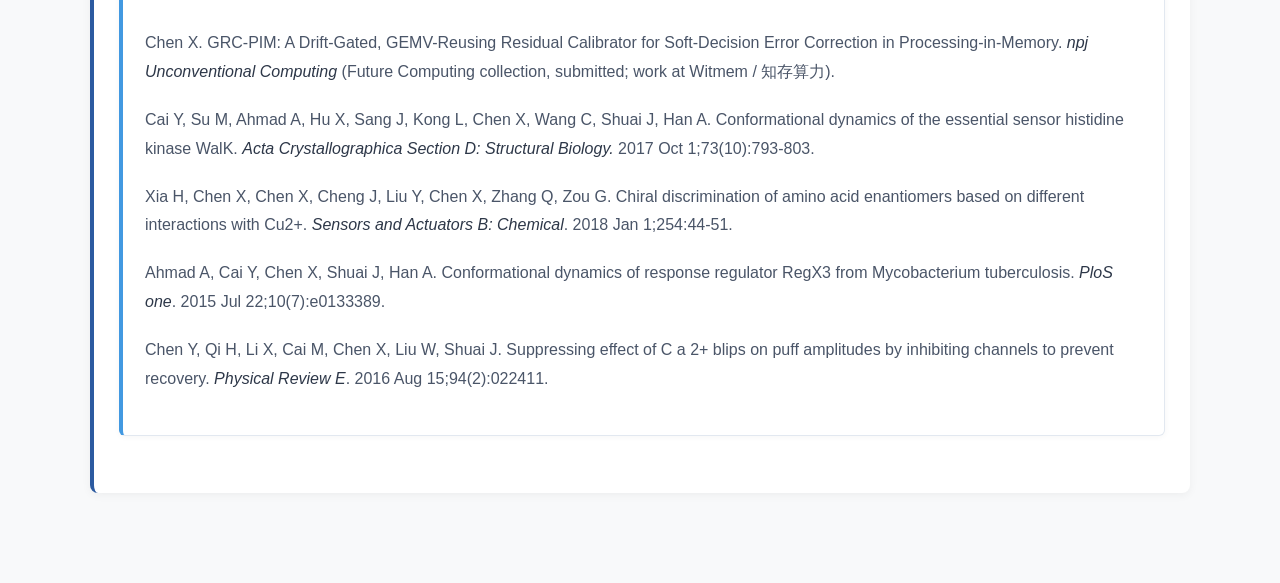
==== commit 5238c0c7: "Attribute GRC-PIM to the Witmem product-line role List the submitted npj Unconventional Computing pa" ====
--- a/docs/en.html
+++ b/docs/en.html
@@ -154,6 +154,11 @@
 C++/Python APIs for latency, utilization, and transfer cost on LLM/CNN
 CIM deployments.</span><br />
 </p>
+<p><span>Research from this role: <span><strong>GRC-PIM</strong></span>,
+a drift-gated, GEMV-reusing residual calibrator for soft-decision error
+correction in PIM; submitted to <em>npj Unconventional Computing</em>
+(Future Computing collection).</span><br />
+</p>
 </div>
 <div class="rSubsection">
 <p><span><strong>Senior AI Compiler Engineer, Yizhu Tech
@@ -316,9 +321,8 @@
 <div class="rSubsection">
 <p><span>Chen X. GRC-PIM: A Drift-Gated, GEMV-Reusing Residual
 Calibrator for Soft-Decision Error Correction in Processing-in-Memory.
-<em>npj Unconventional Computing</em> (Future Computing: Paradigms,
-Technologies, Software and Applications collection,
-submitted).</span><br />
+<em>npj Unconventional Computing</em> (Future Computing collection,
+submitted; work at Witmem / 知存算力).</span><br />
 </p>
 <p><span>Cai Y, Su M, Ahmad A, Hu X, Sang J, Kong L, Chen X, Wang C,
 Shuai J, Han A. Conformational dynamics of the essential sensor
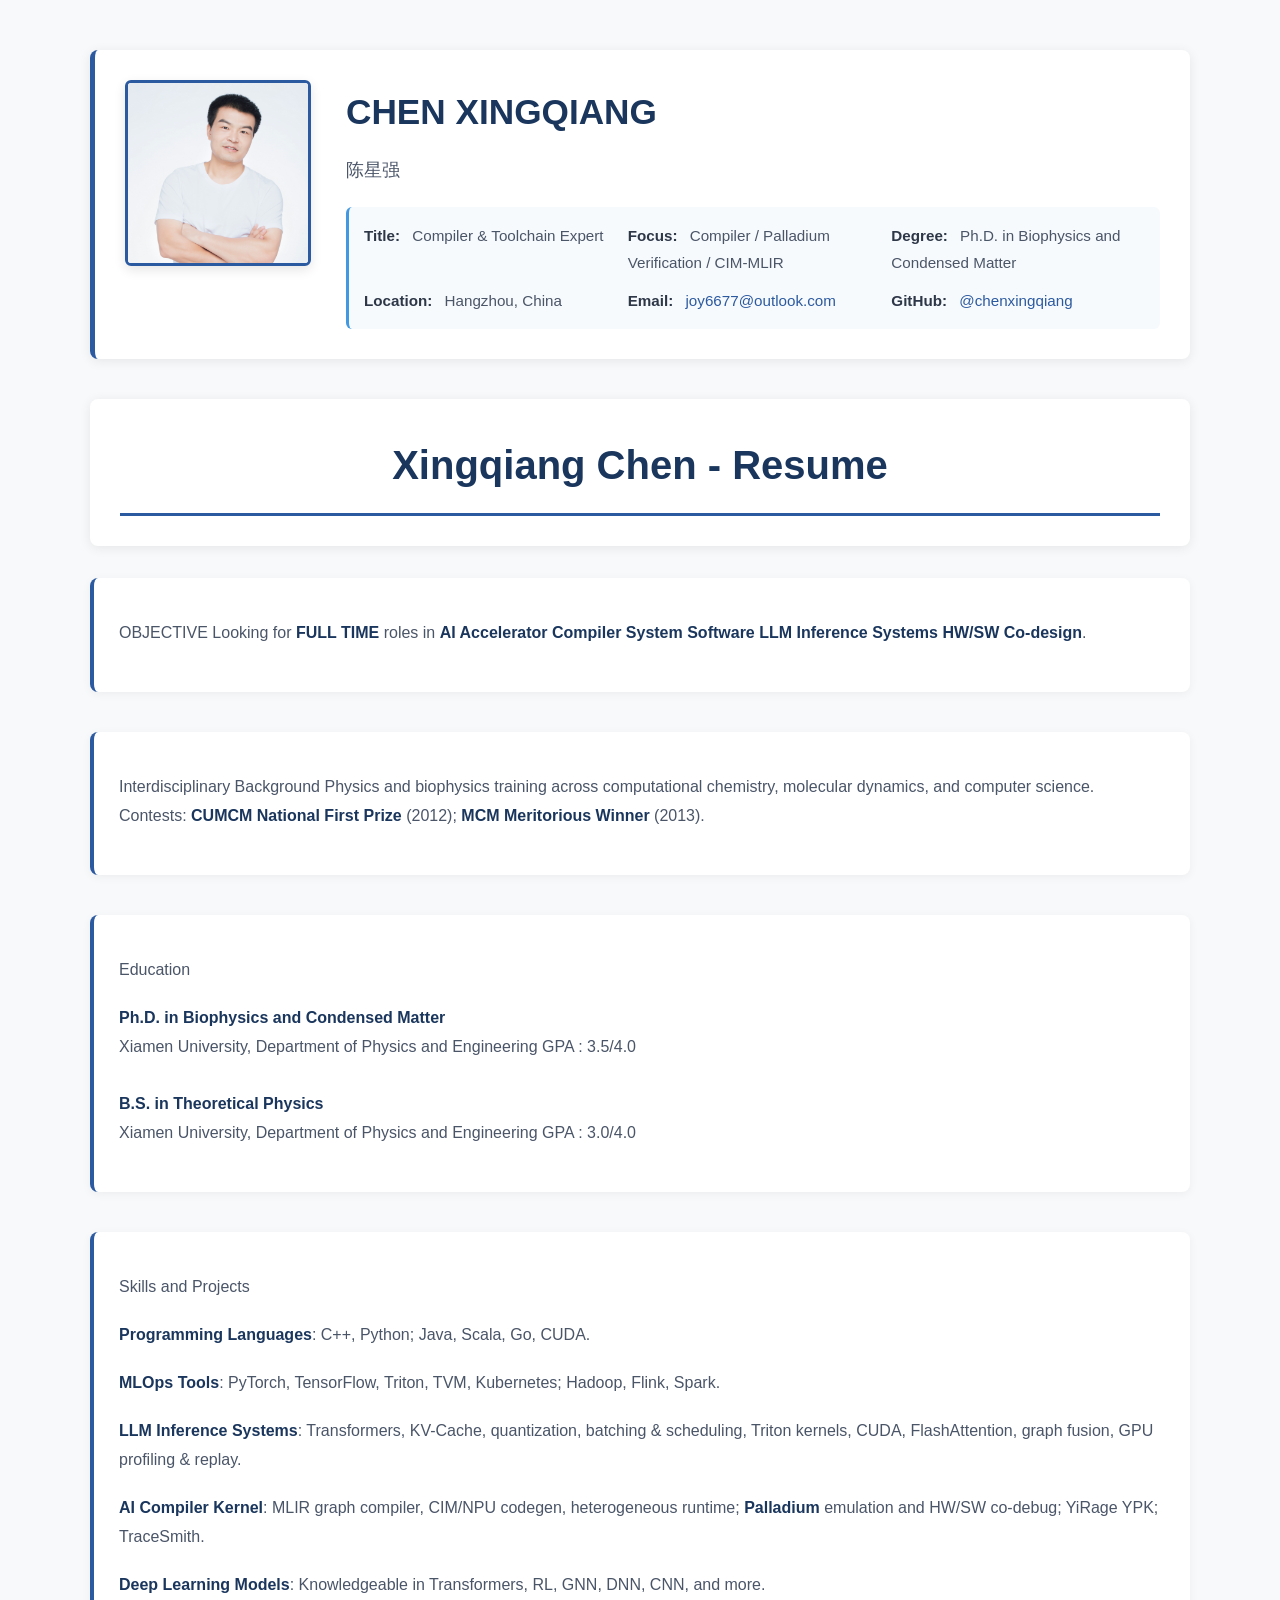
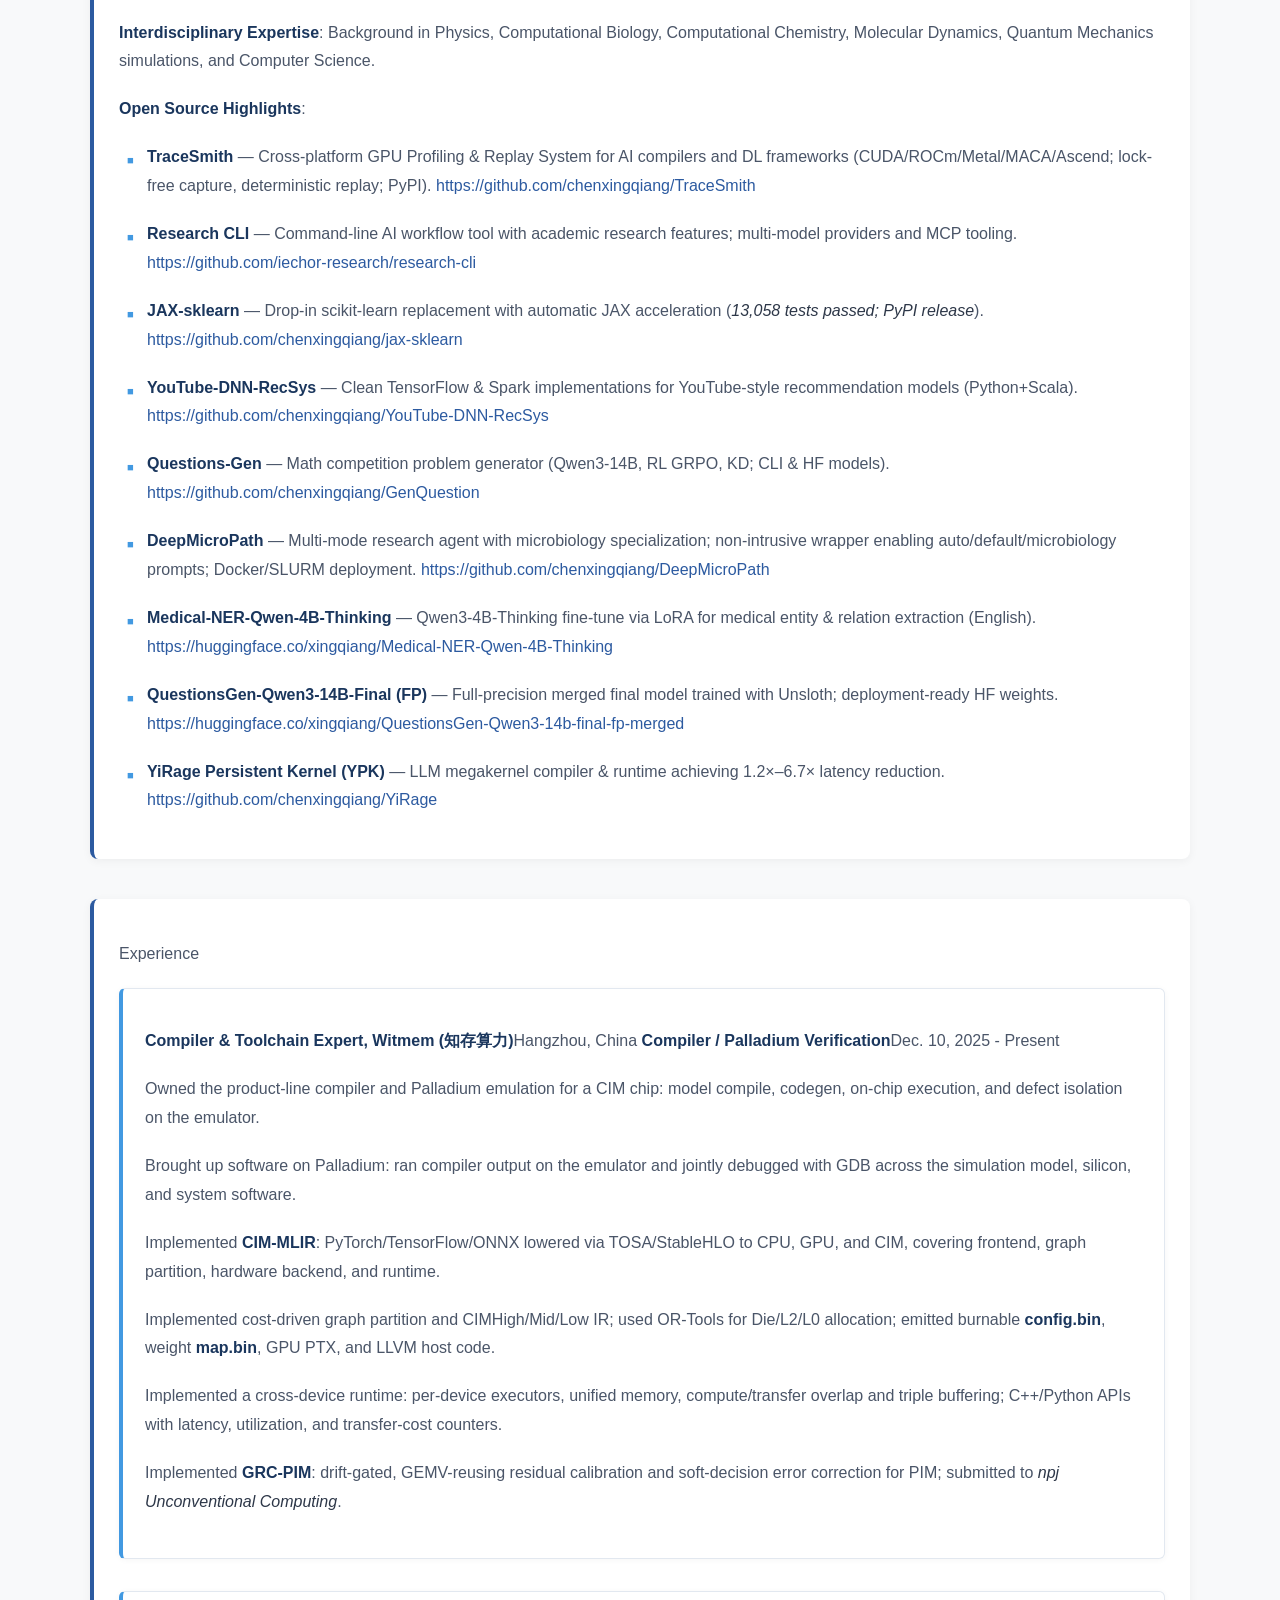
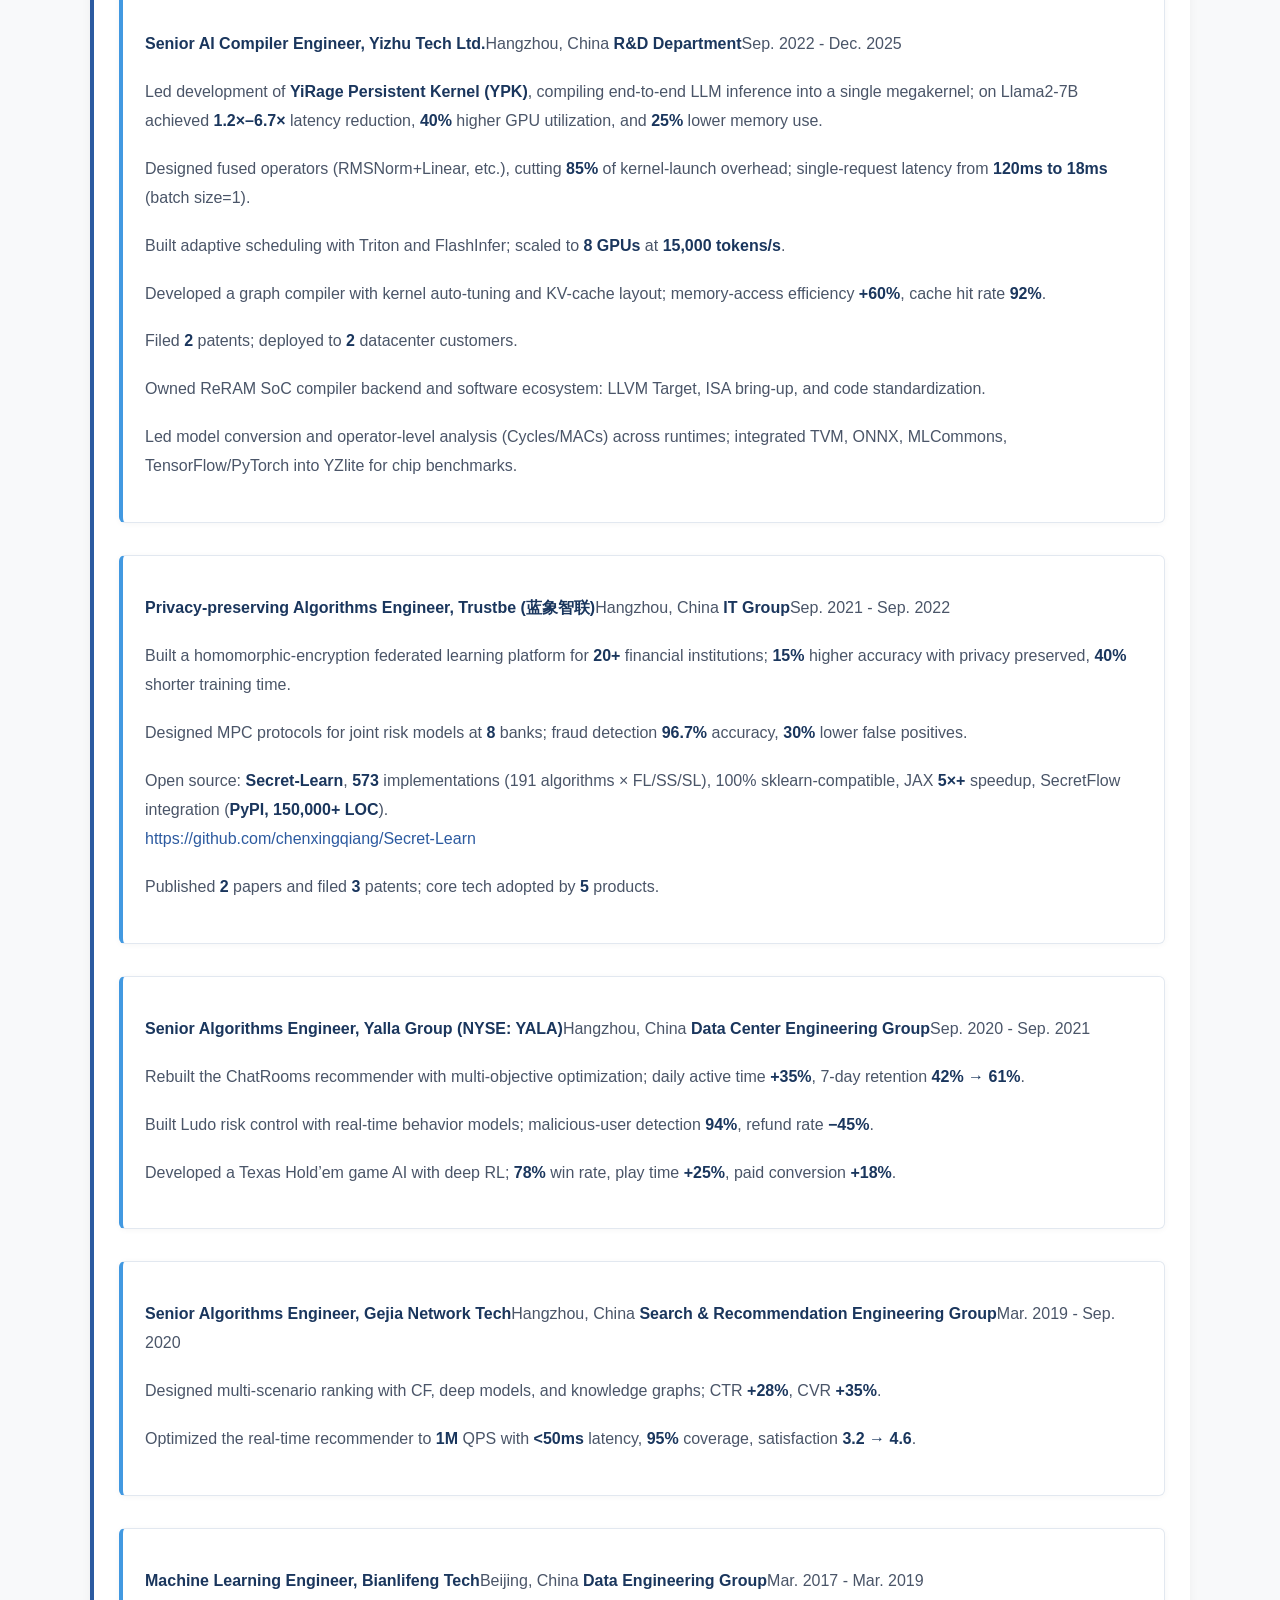
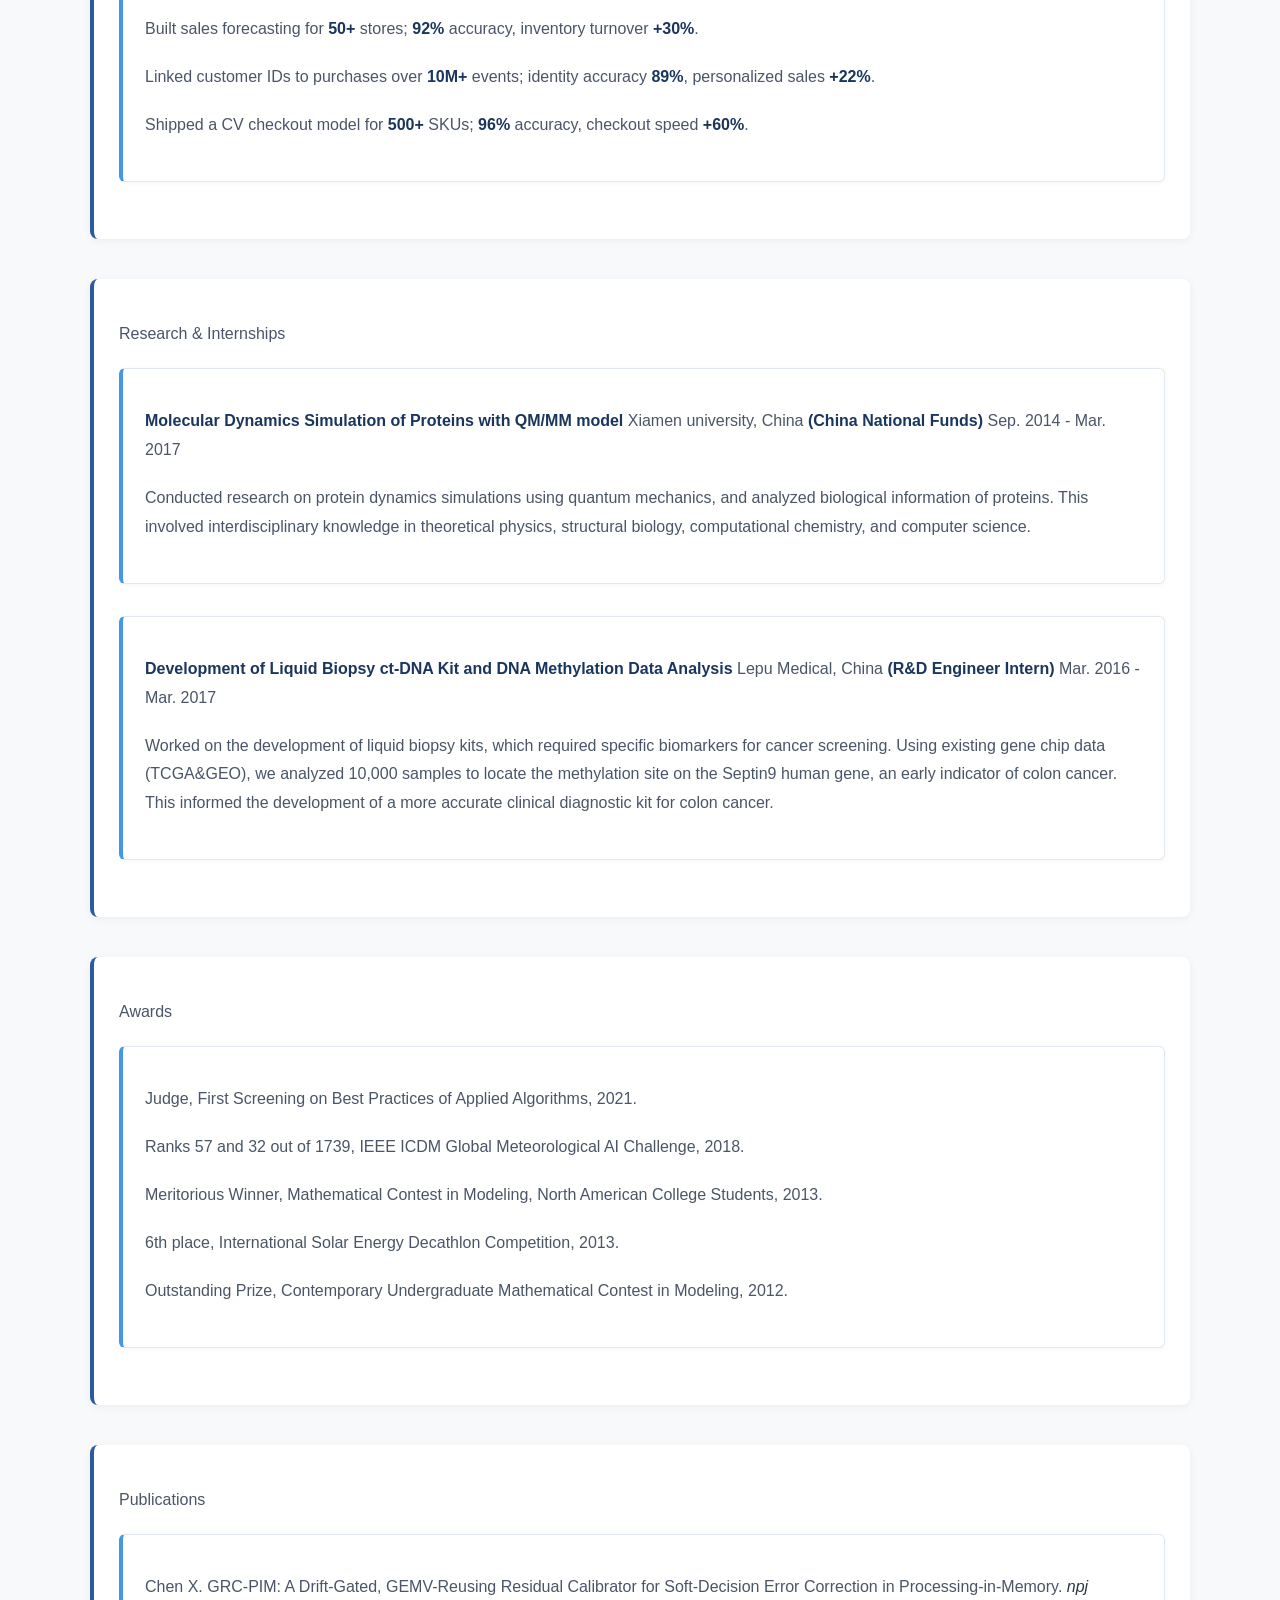
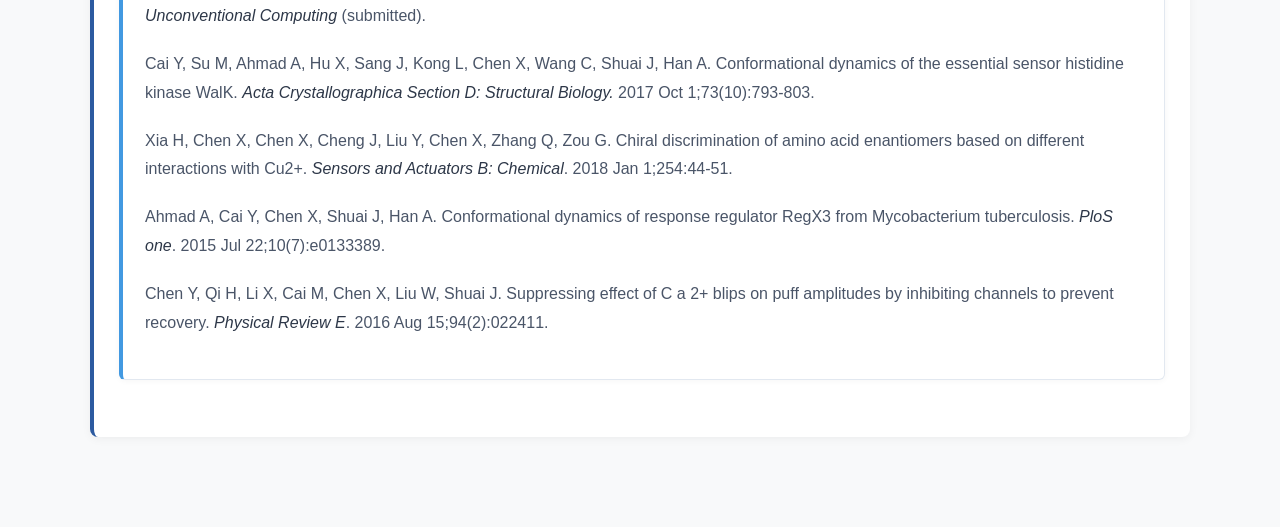
==== commit 22a5210a: "Rewrite Witmem bullets in a drier technical style Drop marketing phrasing and the publication affili" ====
--- a/docs/en.html
+++ b/docs/en.html
@@ -16,8 +16,8 @@
             <h1 style="margin: 0; border: none;">CHEN XINGQIANG</h1>
             <div class="subtitle">陈星强</div>
             <div class="resume-meta">
-                <div class="resume-meta-item"><strong>Title:</strong> Product-Line Compiler Lead</div>
-                <div class="resume-meta-item"><strong>Focus:</strong> AI Graph Compiler / Palladium Emulation / HW-SW Co-design</div>
+                <div class="resume-meta-item"><strong>Title:</strong> Compiler &amp; Toolchain Expert</div>
+                <div class="resume-meta-item"><strong>Focus:</strong> Compiler / Palladium Verification / CIM-MLIR</div>
                 <div class="resume-meta-item"><strong>Degree:</strong> Ph.D. in Biophysics and Condensed Matter</div>
                 <div class="resume-meta-item"><strong>Location:</strong> Hangzhou, China</div>
                 <div class="resume-meta-item"><strong>Email:</strong> <a href="mailto:joy6677@outlook.com">joy6677@outlook.com</a></div>
@@ -120,44 +120,37 @@
 <div class="rSection">
 <p><span>Experience</span></p>
 <div class="rSubsection">
-<p><span><strong>Product-Line Compiler Lead, Witmem
+<p><span><strong>Compiler &amp; Toolchain Expert, Witmem
 (知存算力)</strong></span><span>Hangzhou, China</span>
-<span><strong>Product-line Compiler / Palladium
-Emulation</strong></span><span>Dec. 10, 2025 - Present</span></p>
-<p><span>Own a CIM product line’s <span><strong>compiler
-stack</strong></span> and <span><strong>Palladium</strong></span>
-hardware emulation: close the loop from workload <span
-class="math inline">→</span> graph compile/codegen <span
-class="math inline">→</span> on-chip execution <span
-class="math inline">→</span> emulation <span
-class="math inline">→</span> root-cause, tracing software-stack bugs to
-hardware behavior.</span><br />
-</p>
-<p><span>Lead software bring-up on Palladium: run compiler-generated
-programs on the emulator, HW/SW co-debug (GDB + model/silicon/system
-software), and close functional/perf issues—not just mechanical
-regression.</span><br />
-</p>
-<p><span>Built <span><strong>CIM-MLIR</strong></span>, an
-<span><strong>AI graph compiler</strong></span> (not ISA/LLVM-backend
-only): PyTorch/TensorFlow/ONNX via TOSA/StableHLO onto CPU/GPU/CIM,
-filling the product line’s missing AI-compiler capability.</span><br />
-</p>
-<p><span>Cost-driven min-cut partition plus CIMHigh/Mid/Low IR:
-GEMM-like ops on CIM, nonlinear on GPU, control on CPU; OR-Tools
-Die/L2/L0 allocation; emit burnable
-<span><strong>config.bin</strong></span>/<span><strong>map.bin</strong></span>
-plus PTX and LLVM host code.</span><br />
-</p>
-<p><span>Shipped the Runtime/Firmware stack: per-device executors,
+<span><strong>Compiler / Palladium
+Verification</strong></span><span>Dec. 10, 2025 - Present</span></p>
+<p><span>Owned the product-line compiler and Palladium emulation for a
+CIM chip: model compile, codegen, on-chip execution, and defect
+isolation on the emulator.</span><br />
+</p>
+<p><span>Brought up software on Palladium: ran compiler output on the
+emulator and jointly debugged with GDB across the simulation model,
+silicon, and system software.</span><br />
+</p>
+<p><span>Implemented <span><strong>CIM-MLIR</strong></span>:
+PyTorch/TensorFlow/ONNX lowered via TOSA/StableHLO to CPU, GPU, and CIM,
+covering frontend, graph partition, hardware backend, and
+runtime.</span><br />
+</p>
+<p><span>Implemented cost-driven graph partition and CIMHigh/Mid/Low IR;
+used OR-Tools for Die/L2/L0 allocation; emitted burnable
+<span><strong>config.bin</strong></span>, weight
+<span><strong>map.bin</strong></span>, GPU PTX, and LLVM host
+code.</span><br />
+</p>
+<p><span>Implemented a cross-device runtime: per-device executors,
 unified memory, compute/transfer overlap and triple buffering;
-C++/Python APIs for latency, utilization, and transfer cost on LLM/CNN
-CIM deployments.</span><br />
-</p>
-<p><span>Research from this role: <span><strong>GRC-PIM</strong></span>,
-a drift-gated, GEMV-reusing residual calibrator for soft-decision error
-correction in PIM; submitted to <em>npj Unconventional Computing</em>
-(Future Computing collection).</span><br />
+C++/Python APIs with latency, utilization, and transfer-cost
+counters.</span><br />
+</p>
+<p><span>Implemented <span><strong>GRC-PIM</strong></span>: drift-gated,
+GEMV-reusing residual calibration and soft-decision error correction for
+PIM; submitted to <em>npj Unconventional Computing</em>.</span><br />
 </p>
 </div>
 <div class="rSubsection">
@@ -321,8 +314,7 @@
 <div class="rSubsection">
 <p><span>Chen X. GRC-PIM: A Drift-Gated, GEMV-Reusing Residual
 Calibrator for Soft-Decision Error Correction in Processing-in-Memory.
-<em>npj Unconventional Computing</em> (Future Computing collection,
-submitted; work at Witmem / 知存算力).</span><br />
+<em>npj Unconventional Computing</em> (submitted).</span><br />
 </p>
 <p><span>Cai Y, Su M, Ahmad A, Hu X, Sang J, Kong L, Chen X, Wang C,
 Shuai J, Han A. Conformational dynamics of the essential sensor
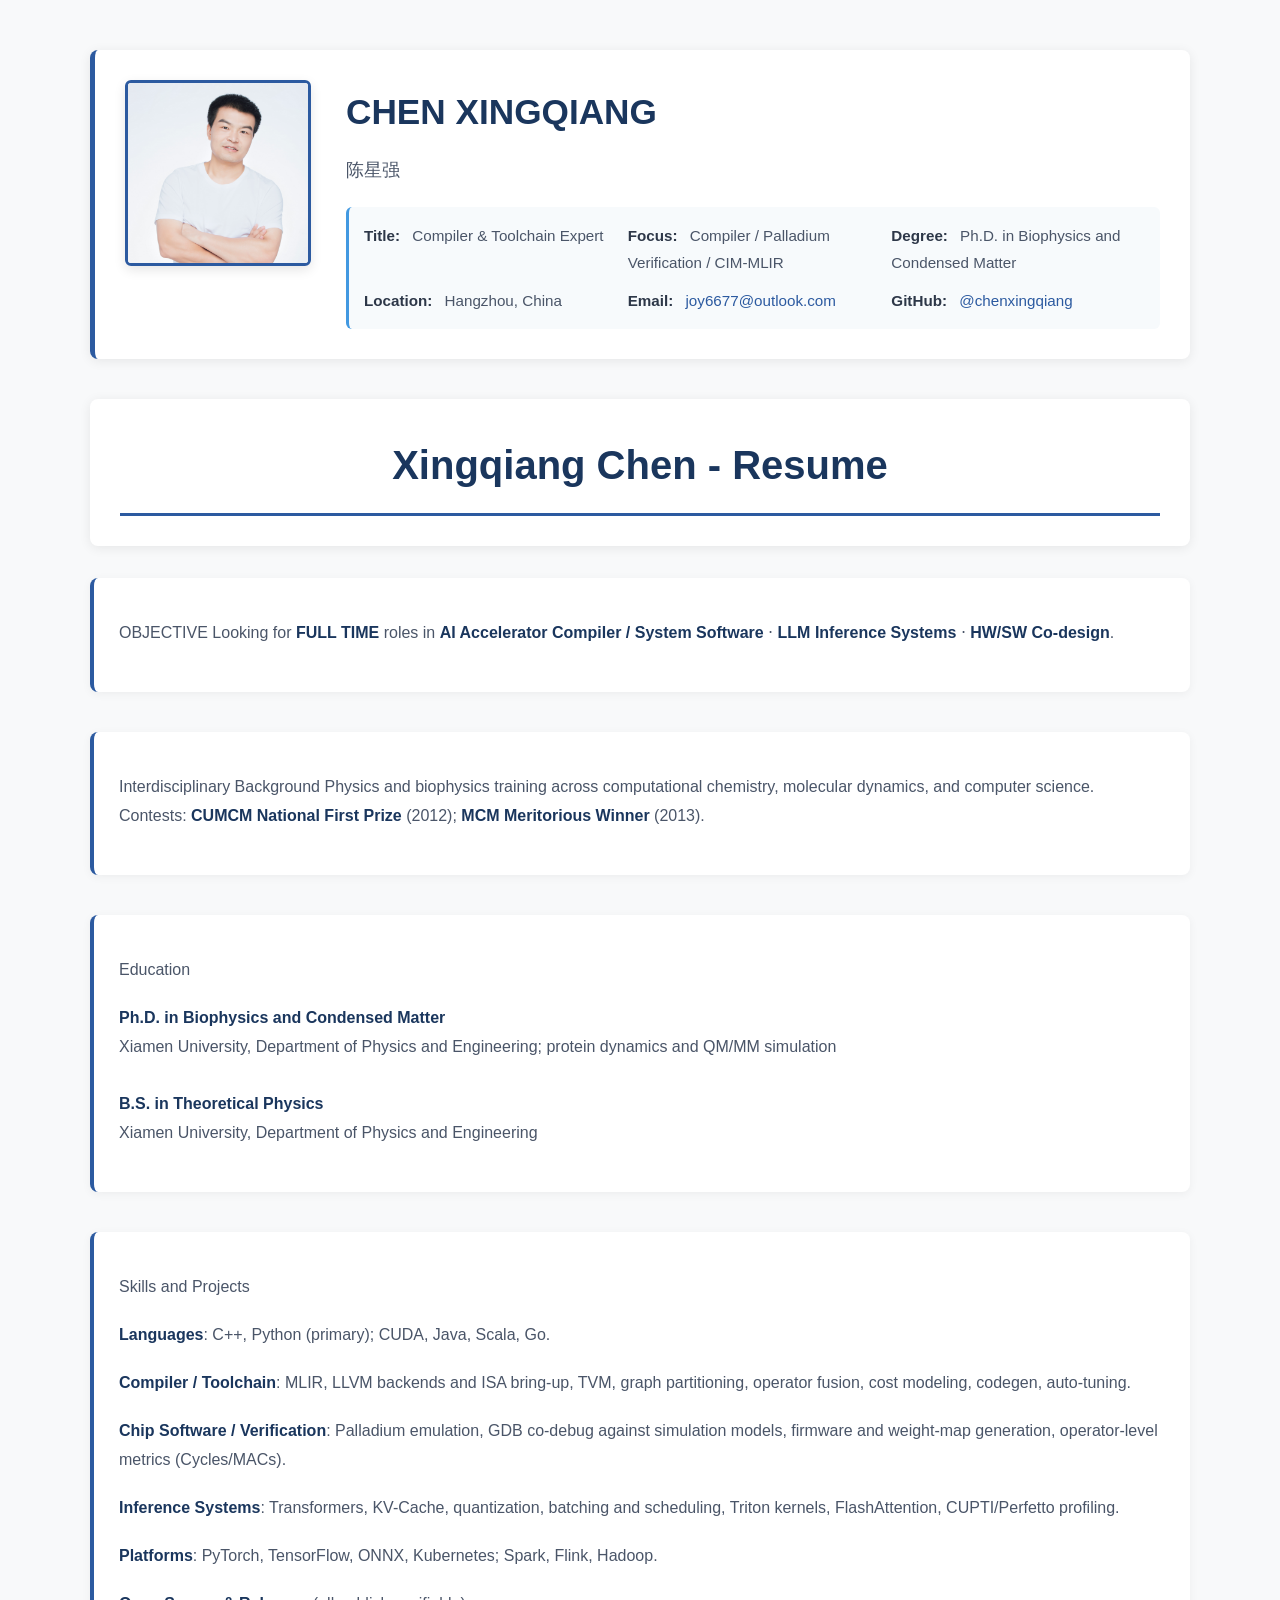
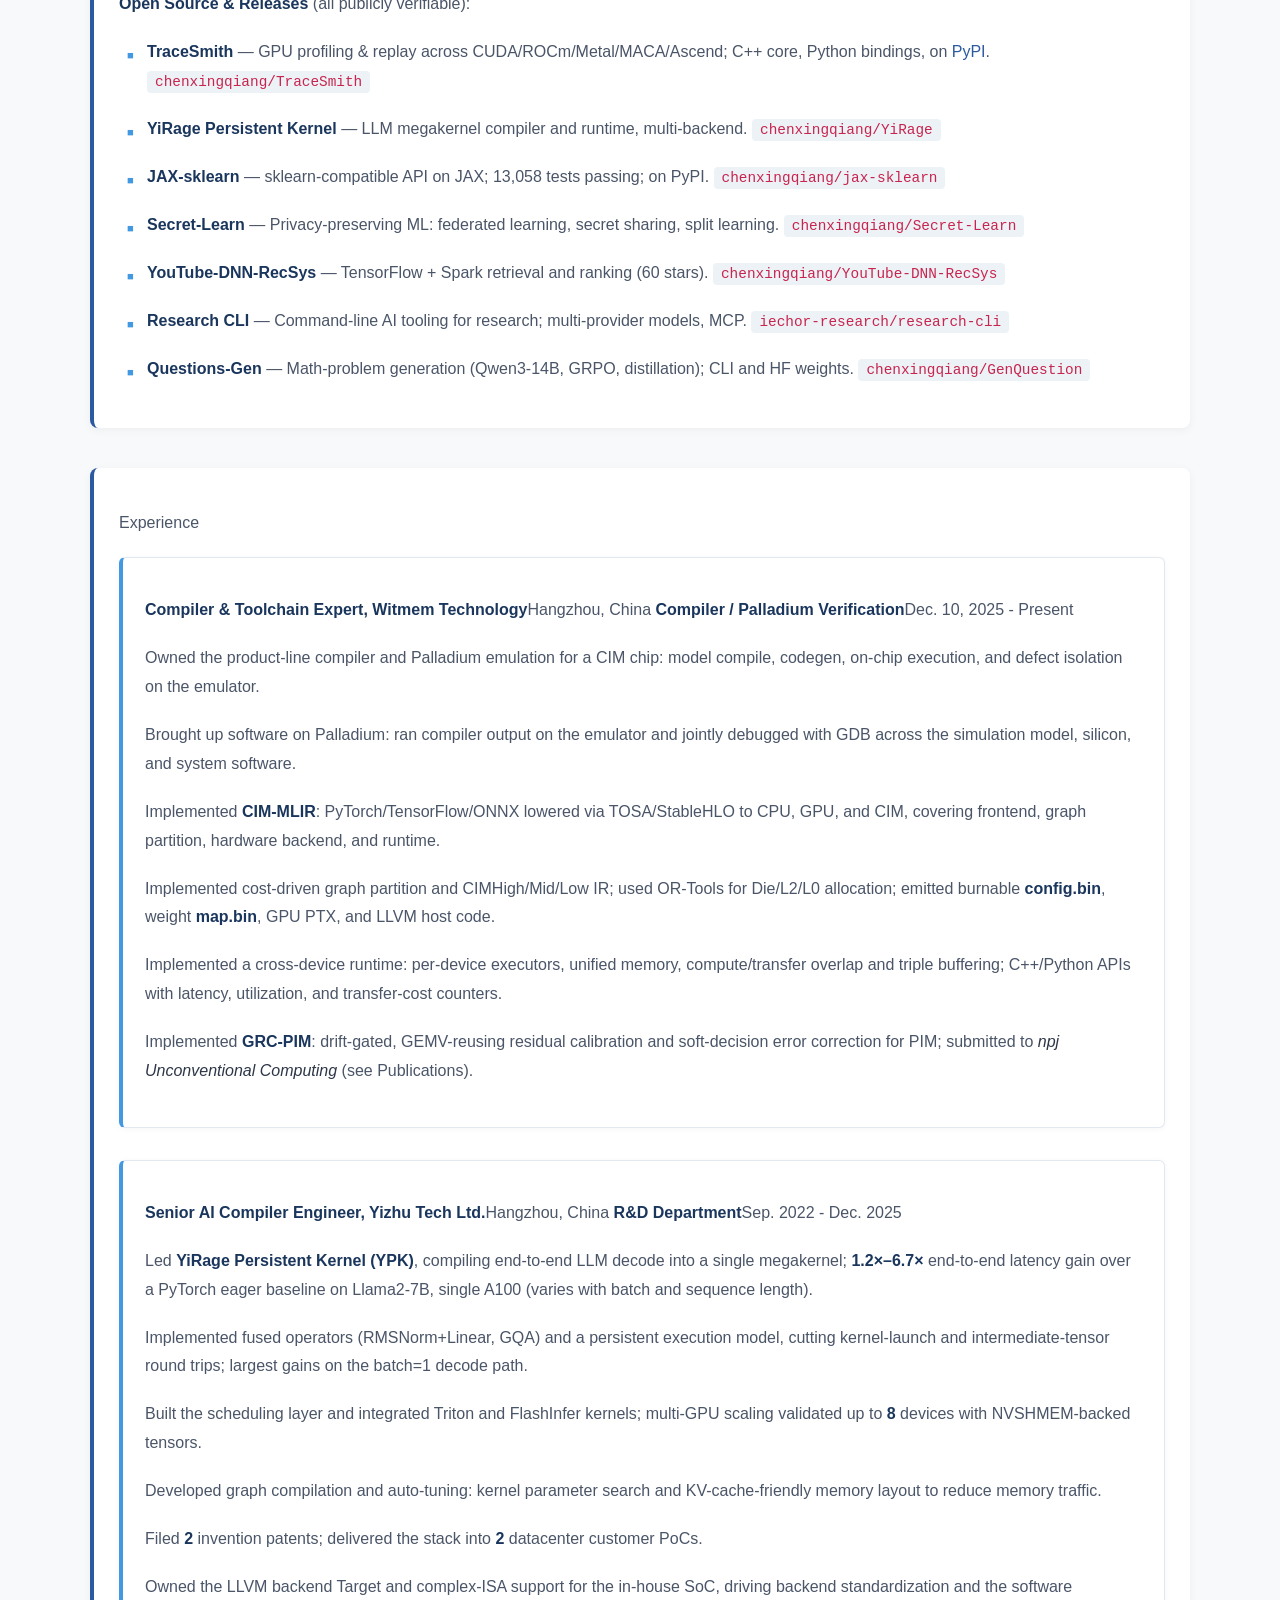
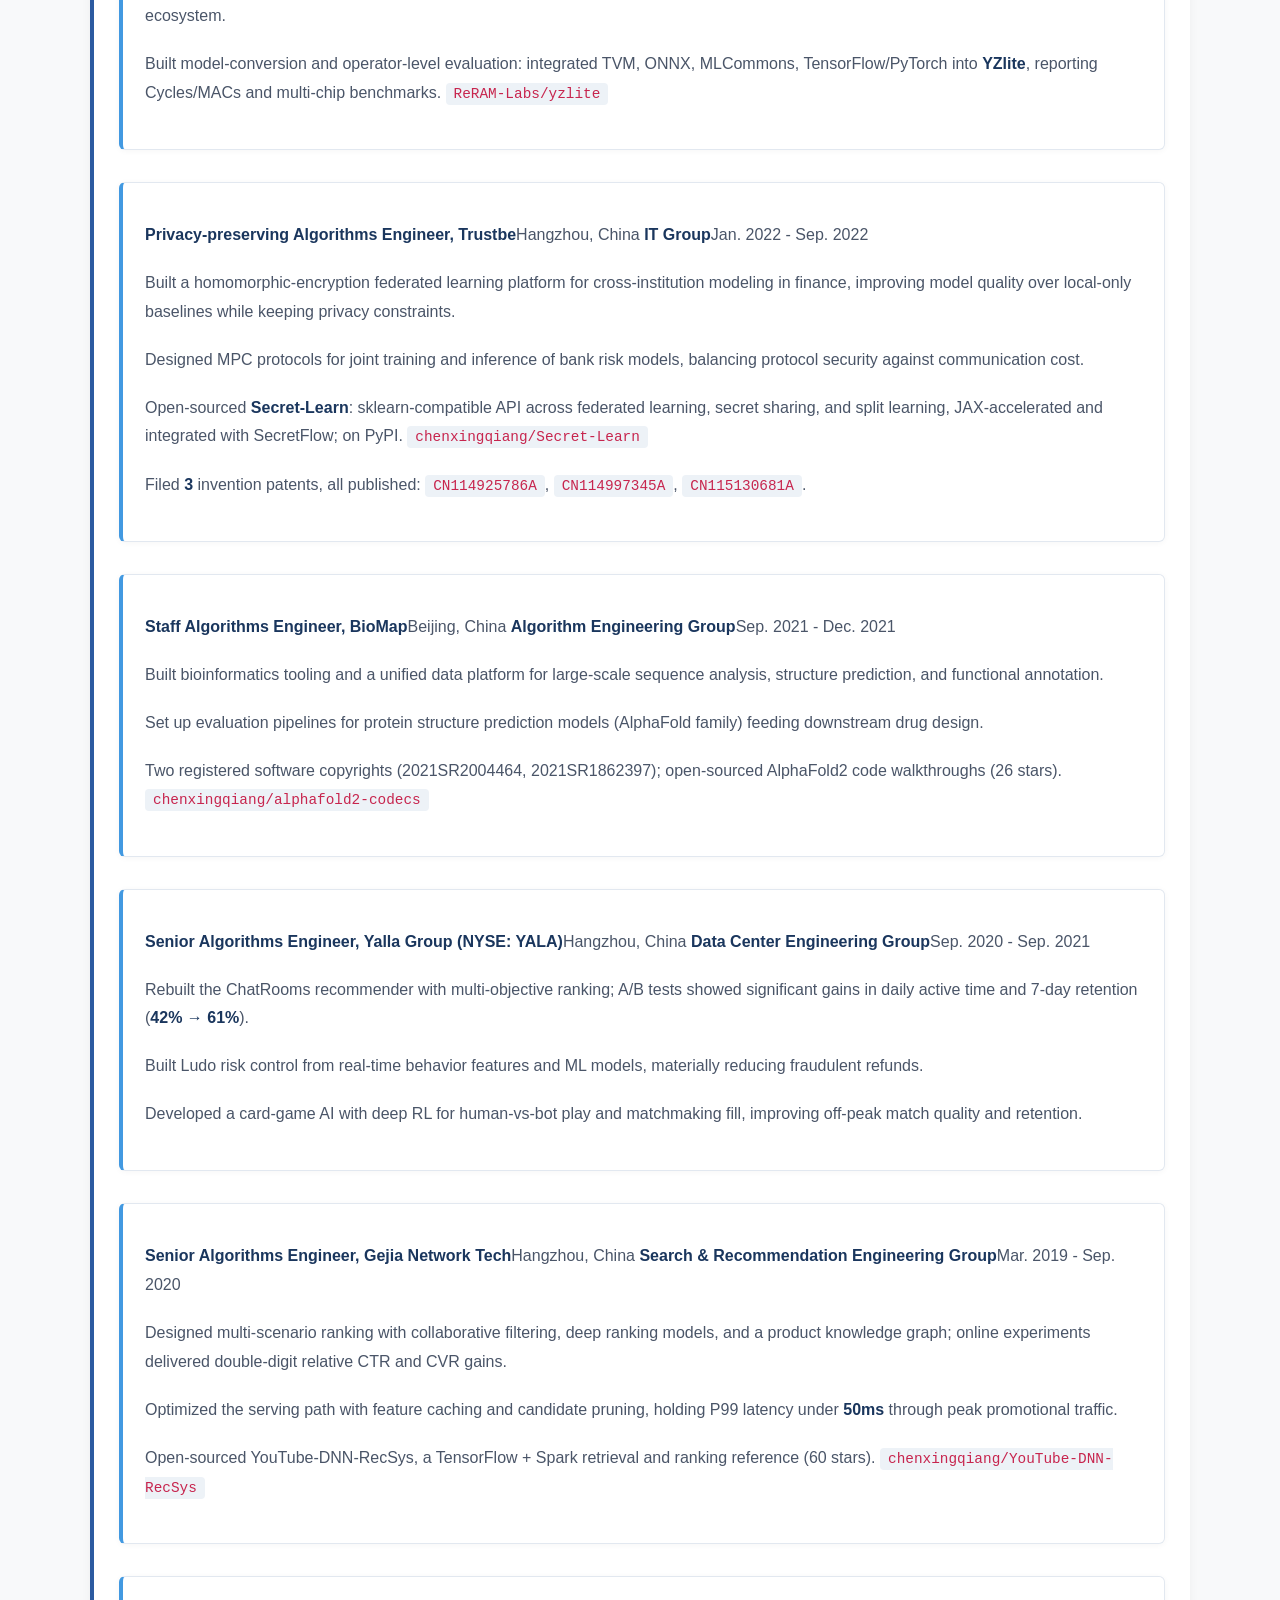
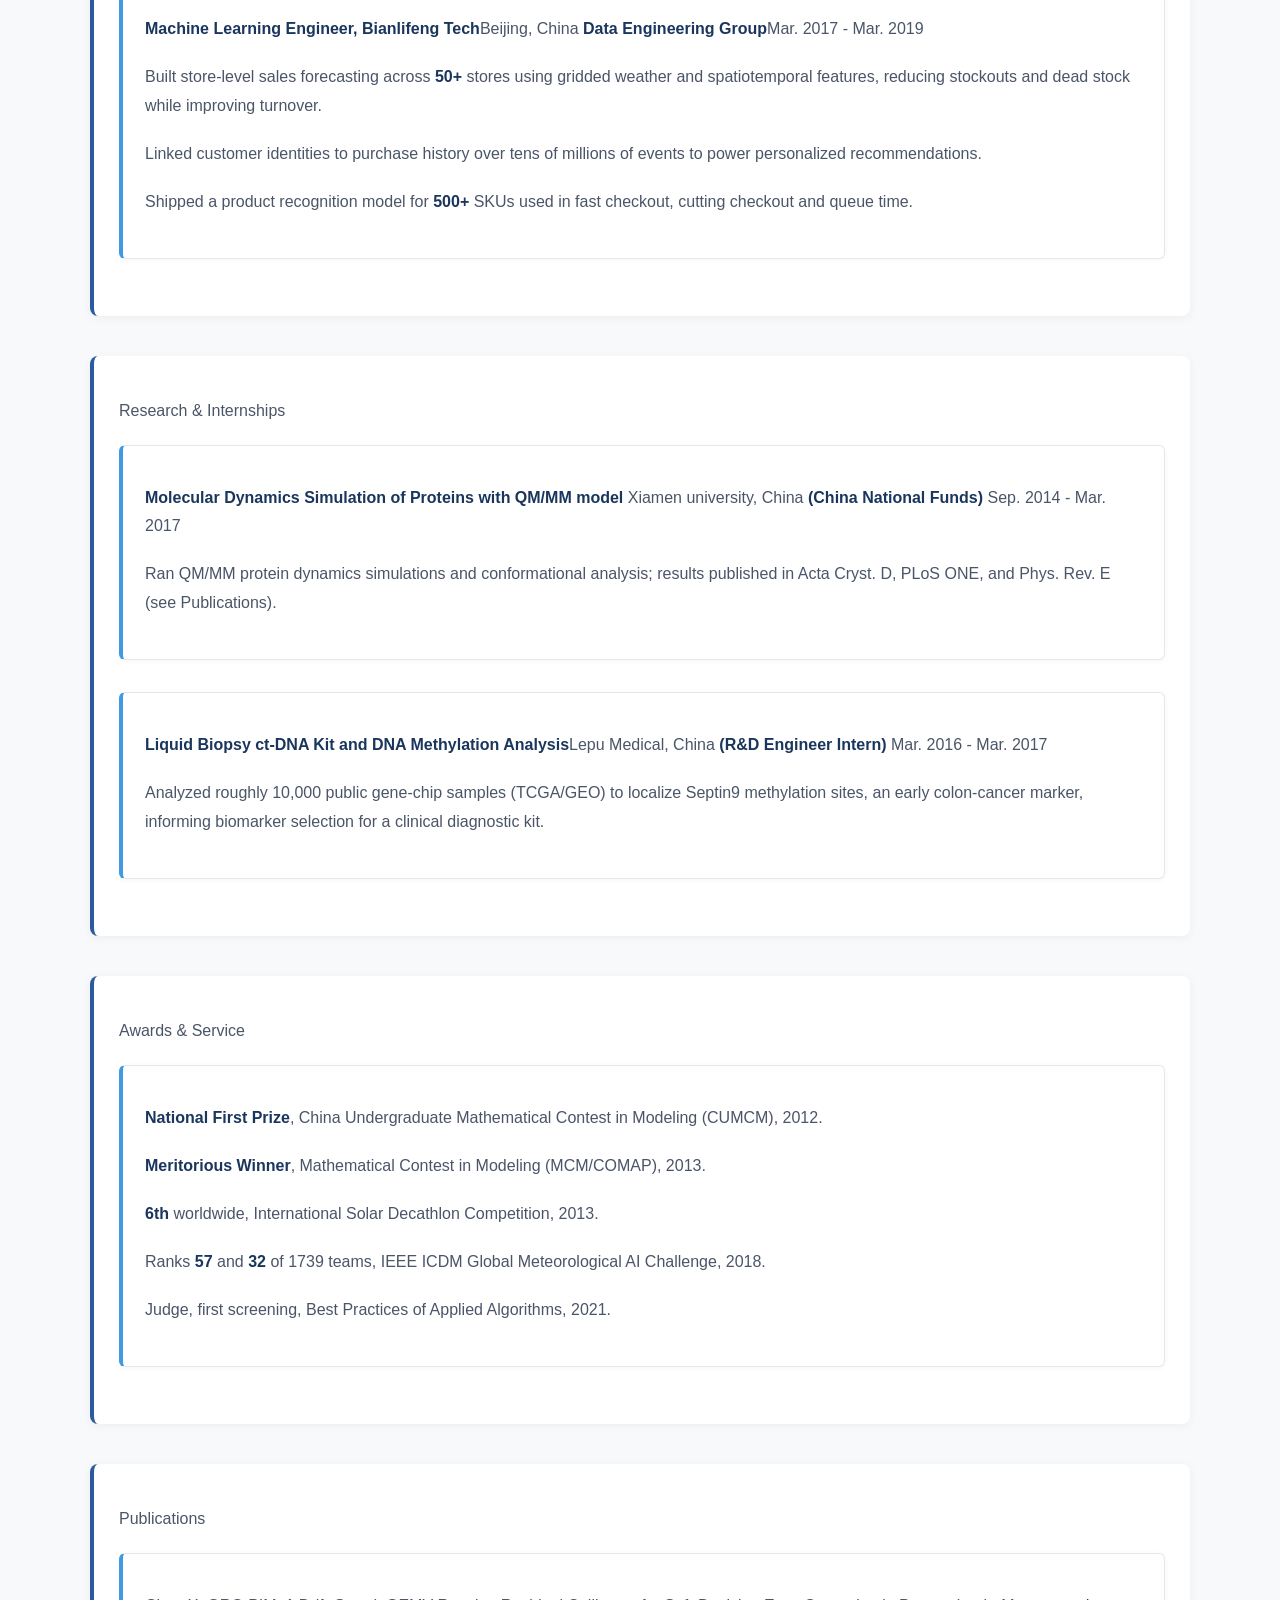
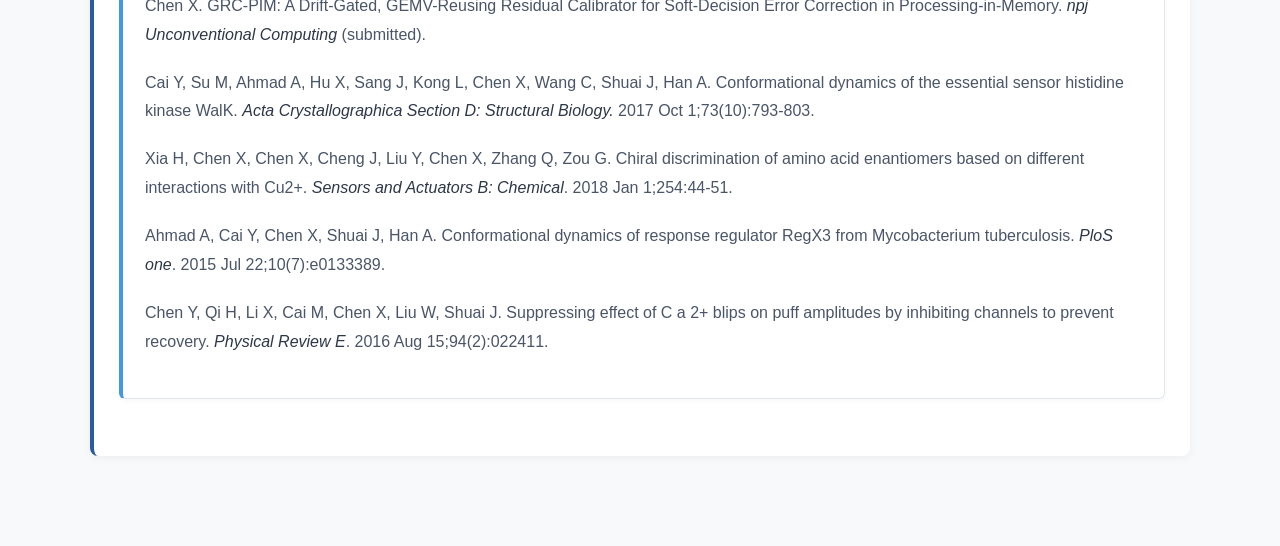
==== commit 05493e0d: "Strengthen resume credibility and presentation Replace unverifiable revenue figures with outcomes th" ====
--- a/docs/en.html
+++ b/docs/en.html
@@ -30,9 +30,10 @@
 </header>
 <div class="rSection">
 <p><span>OBJECTIVE</span> <span>Looking for <span><strong>FULL
-TIME</strong></span> roles in <span><strong>AI Accelerator Compiler
-System Software</strong></span> <span><strong>LLM Inference
-Systems</strong></span> <span><strong>HW/SW
+TIME</strong></span> roles in <span><strong>AI Accelerator Compiler /
+System Software</strong></span> <span class="math inline">⋅</span>
+<span><strong>LLM Inference Systems</strong></span> <span
+class="math inline">⋅</span> <span><strong>HW/SW
 Co-design</strong></span>.</span></p>
 </div>
 <div class="rSection">
@@ -46,82 +47,59 @@
 <p><span>Education</span></p>
 <p><span><strong>Ph.D. in Biophysics and Condensed
 Matter</strong></span><br />
-Xiamen University, Department of Physics and Engineering GPA :
-3.5/4.0<br />
+Xiamen University, Department of Physics and Engineering; protein
+dynamics and QM/MM simulation<br />
 <br />
 <span><strong>B.S. in Theoretical Physics</strong></span><br />
-Xiamen University, Department of Physics and Engineering GPA :
-3.0/4.0</p>
+Xiamen University, Department of Physics and Engineering</p>
 </div>
 <div class="rSection">
 <p><span>Skills and Projects</span></p>
-<p><span><strong>Programming Languages</strong></span>: C++, Python;
-Java, Scala, Go, CUDA.</p>
-<p><span><strong>MLOps Tools</strong></span>: PyTorch, TensorFlow,
-Triton, TVM, Kubernetes; Hadoop, Flink, Spark.</p>
-<p><span><strong>LLM Inference Systems</strong></span>: Transformers,
-KV-Cache, quantization, batching &amp; scheduling, Triton kernels, CUDA,
-FlashAttention, graph fusion, GPU profiling &amp; replay.</p>
-<p><span><strong>AI Compiler Kernel</strong></span>: MLIR graph
-compiler, CIM/NPU codegen, heterogeneous runtime;
-<span><strong>Palladium</strong></span> emulation and HW/SW co-debug;
-YiRage YPK; TraceSmith.</p>
-<p><span><strong>Deep Learning Models</strong></span>: Knowledgeable in
-Transformers, RL, GNN, DNN, CNN, and more.</p>
-<p><span><strong>Interdisciplinary Expertise</strong></span>: Background
-in Physics, Computational Biology, Computational Chemistry, Molecular
-Dynamics, Quantum Mechanics simulations, and Computer Science.</p>
-<p><span><strong>Open Source Highlights</strong></span>:</p>
+<p><span><strong>Languages</strong></span>: C++, Python (primary); CUDA,
+Java, Scala, Go.</p>
+<p><span><strong>Compiler / Toolchain</strong></span>: MLIR, LLVM
+backends and ISA bring-up, TVM, graph partitioning, operator fusion,
+cost modeling, codegen, auto-tuning.</p>
+<p><span><strong>Chip Software / Verification</strong></span>: Palladium
+emulation, GDB co-debug against simulation models, firmware and
+weight-map generation, operator-level metrics (Cycles/MACs).</p>
+<p><span><strong>Inference Systems</strong></span>: Transformers,
+KV-Cache, quantization, batching and scheduling, Triton kernels,
+FlashAttention, CUPTI/Perfetto profiling.</p>
+<p><span><strong>Platforms</strong></span>: PyTorch, TensorFlow, ONNX,
+Kubernetes; Spark, Flink, Hadoop.</p>
+<p><span><strong>Open Source &amp; Releases</strong></span> (all
+publicly verifiable):</p>
 <ul>
-<li><p><span><strong>TraceSmith</strong></span> — Cross-platform GPU
-Profiling &amp; Replay System for AI compilers and DL frameworks
-(CUDA/ROCm/Metal/MACA/Ascend; lock-free capture, deterministic replay;
-PyPI). <a href="https://github.com/chenxingqiang/TraceSmith"
-class="uri">https://github.com/chenxingqiang/TraceSmith</a></p></li>
+<li><p><span><strong>TraceSmith</strong></span> — GPU profiling &amp;
+replay across CUDA/ROCm/Metal/MACA/Ascend; C++ core, Python bindings, on
+<a href="https://pypi.org/project/tracesmith/">PyPI</a>. <a
+href="https://github.com/chenxingqiang/TraceSmith"><code>chenxingqiang/TraceSmith</code></a></p></li>
+<li><p><span><strong>YiRage Persistent Kernel</strong></span> — LLM
+megakernel compiler and runtime, multi-backend. <a
+href="https://github.com/chenxingqiang/YiRage"><code>chenxingqiang/YiRage</code></a></p></li>
+<li><p><span><strong>JAX-sklearn</strong></span> — sklearn-compatible
+API on JAX; 13<span>,</span>058 tests passing; on PyPI. <a
+href="https://github.com/chenxingqiang/jax-sklearn"><code>chenxingqiang/jax-sklearn</code></a></p></li>
+<li><p><span><strong>Secret-Learn</strong></span> — Privacy-preserving
+ML: federated learning, secret sharing, split learning. <a
+href="https://github.com/chenxingqiang/Secret-Learn"><code>chenxingqiang/Secret-Learn</code></a></p></li>
+<li><p><span><strong>YouTube-DNN-RecSys</strong></span> — TensorFlow +
+Spark retrieval and ranking (60 stars). <a
+href="https://github.com/chenxingqiang/YouTube-DNN-RecSys"><code>chenxingqiang/YouTube-DNN-RecSys</code></a></p></li>
 <li><p><span><strong>Research CLI</strong></span> — Command-line AI
-workflow tool with academic research features; multi-model providers and
-MCP tooling. <a href="https://github.com/iechor-research/research-cli"
-class="uri">https://github.com/iechor-research/research-cli</a></p></li>
-<li><p><span><strong>JAX-sklearn</strong></span> — Drop-in scikit-learn
-replacement with automatic JAX acceleration (<em>13<span>,</span>058
-tests passed; PyPI release</em>). <a
-href="https://github.com/chenxingqiang/jax-sklearn"
-class="uri">https://github.com/chenxingqiang/jax-sklearn</a></p></li>
-<li><p><span><strong>YouTube-DNN-RecSys</strong></span> — Clean
-TensorFlow &amp; Spark implementations for YouTube-style recommendation
-models (Python+Scala). <a
-href="https://github.com/chenxingqiang/YouTube-DNN-RecSys"
-class="uri">https://github.com/chenxingqiang/YouTube-DNN-RecSys</a></p></li>
-<li><p><span><strong>Questions-Gen</strong></span> — Math competition
-problem generator (Qwen3-14B, RL GRPO, KD; CLI &amp; HF models). <a
-href="https://github.com/chenxingqiang/GenQuestion"
-class="uri">https://github.com/chenxingqiang/GenQuestion</a></p></li>
-<li><p><span><strong>DeepMicroPath</strong></span> — Multi-mode research
-agent with microbiology specialization; non-intrusive wrapper enabling
-auto/default/microbiology prompts; Docker/SLURM deployment. <a
-href="https://github.com/chenxingqiang/DeepMicroPath"
-class="uri">https://github.com/chenxingqiang/DeepMicroPath</a></p></li>
-<li><p><span><strong>Medical-NER-Qwen-4B-Thinking</strong></span> —
-Qwen3-4B-Thinking fine-tune via LoRA for medical entity &amp; relation
-extraction (English). <a
-href="https://huggingface.co/xingqiang/Medical-NER-Qwen-4B-Thinking"
-class="uri">https://huggingface.co/xingqiang/Medical-NER-Qwen-4B-Thinking</a></p></li>
-<li><p><span><strong>QuestionsGen-Qwen3-14B-Final (FP)</strong></span> —
-Full-precision merged final model trained with Unsloth; deployment-ready
-HF weights. <a
-href="https://huggingface.co/xingqiang/QuestionsGen-Qwen3-14b-final-fp-merged"
-class="uri">https://huggingface.co/xingqiang/QuestionsGen-Qwen3-14b-final-fp-merged</a></p></li>
-<li><p><span><strong>YiRage Persistent Kernel (YPK)</strong></span> —
-LLM megakernel compiler &amp; runtime achieving 1.2×–6.7× latency
-reduction. <a href="https://github.com/chenxingqiang/YiRage"
-class="uri">https://github.com/chenxingqiang/YiRage</a></p></li>
+tooling for research; multi-provider models, MCP. <a
+href="https://github.com/iechor-research/research-cli"><code>iechor-research/research-cli</code></a></p></li>
+<li><p><span><strong>Questions-Gen</strong></span> — Math-problem
+generation (Qwen3-14B, GRPO, distillation); CLI and HF weights. <a
+href="https://github.com/chenxingqiang/GenQuestion"><code>chenxingqiang/GenQuestion</code></a></p></li>
 </ul>
 </div>
 <div class="rSection">
 <p><span>Experience</span></p>
 <div class="rSubsection">
 <p><span><strong>Compiler &amp; Toolchain Expert, Witmem
-(知存算力)</strong></span><span>Hangzhou, China</span>
+Technology</strong></span><span>Hangzhou, China</span>
 <span><strong>Compiler / Palladium
 Verification</strong></span><span>Dec. 10, 2025 - Present</span></p>
 <p><span>Owned the product-line compiler and Palladium emulation for a
@@ -150,65 +128,87 @@
 </p>
 <p><span>Implemented <span><strong>GRC-PIM</strong></span>: drift-gated,
 GEMV-reusing residual calibration and soft-decision error correction for
-PIM; submitted to <em>npj Unconventional Computing</em>.</span><br />
+PIM; submitted to <em>npj Unconventional Computing</em> (see
+Publications).</span><br />
 </p>
 </div>
 <div class="rSubsection">
 <p><span><strong>Senior AI Compiler Engineer, Yizhu Tech
 Ltd.</strong></span><span>Hangzhou, China</span> <span><strong>R&amp;D
 Department</strong></span><span>Sep. 2022 - Dec. 2025</span></p>
-<p><span>Led development of <strong>YiRage Persistent Kernel
-(YPK)</strong>, compiling end-to-end LLM inference into a single
-megakernel; on Llama2-7B achieved <strong>1.2×–6.7×</strong> latency
-reduction, <strong>40%</strong> higher GPU utilization, and
-<strong>25%</strong> lower memory use.</span><br />
-</p>
-<p><span>Designed fused operators (RMSNorm+Linear, etc.), cutting
-<strong>85%</strong> of kernel-launch overhead; single-request latency
-from <strong>120ms to 18ms</strong> (batch size=1).</span><br />
-</p>
-<p><span>Built adaptive scheduling with Triton and FlashInfer; scaled to
-<strong>8 GPUs</strong> at <strong>15,000
-tokens/s</strong>.</span><br />
-</p>
-<p><span>Developed a graph compiler with kernel auto-tuning and KV-cache
-layout; memory-access efficiency <strong>+60%</strong>, cache hit rate
-<strong>92%</strong>.</span><br />
-</p>
-<p><span>Filed <strong>2</strong> patents; deployed to
-<strong>2</strong> datacenter customers.</span><br />
-</p>
-<p><span>Owned ReRAM SoC compiler backend and software ecosystem: LLVM
-Target, ISA bring-up, and code standardization.</span><br />
-</p>
-<p><span>Led model conversion and operator-level analysis (Cycles/MACs)
-across runtimes; integrated TVM, ONNX, MLCommons, TensorFlow/PyTorch
-into YZlite for chip benchmarks.</span><br />
-</p>
-</div>
-<div class="rSubsection">
-<p><span><strong>Privacy-preserving Algorithms Engineer, Trustbe
-(蓝象智联)</strong></span><span>Hangzhou, China</span> <span><strong>IT
-Group</strong></span><span>Sep. 2021 - Sep. 2022</span></p>
+<p><span>Led <strong>YiRage Persistent Kernel (YPK)</strong>, compiling
+end-to-end LLM decode into a single megakernel;
+<strong>1.2×–6.7×</strong> end-to-end latency gain over a PyTorch eager
+baseline on Llama2-7B, single A100 (varies with batch and sequence
+length).</span><br />
+</p>
+<p><span>Implemented fused operators (RMSNorm+Linear, GQA) and a
+persistent execution model, cutting kernel-launch and
+intermediate-tensor round trips; largest gains on the batch=1 decode
+path.</span><br />
+</p>
+<p><span>Built the scheduling layer and integrated Triton and FlashInfer
+kernels; multi-GPU scaling validated up to <strong>8</strong> devices
+with NVSHMEM-backed tensors.</span><br />
+</p>
+<p><span>Developed graph compilation and auto-tuning: kernel parameter
+search and KV-cache-friendly memory layout to reduce memory
+traffic.</span><br />
+</p>
+<p><span>Filed <strong>2</strong> invention patents; delivered the stack
+into <strong>2</strong> datacenter customer PoCs.</span><br />
+</p>
+<p><span>Owned the LLVM backend Target and complex-ISA support for the
+in-house SoC, driving backend standardization and the software
+ecosystem.</span><br />
+</p>
+<p><span>Built model-conversion and operator-level evaluation:
+integrated TVM, ONNX, MLCommons, TensorFlow/PyTorch into
+<strong>YZlite</strong>, reporting Cycles/MACs and multi-chip
+benchmarks. <a
+href="https://github.com/ReRAM-Labs/yzlite"><code>ReRAM-Labs/yzlite</code></a></span><br />
+</p>
+</div>
+<div class="rSubsection">
+<p><span><strong>Privacy-preserving Algorithms Engineer,
+Trustbe</strong></span><span>Hangzhou, China</span> <span><strong>IT
+Group</strong></span><span>Jan. 2022 - Sep. 2022</span></p>
 <p><span>Built a homomorphic-encryption federated learning platform for
-<strong>20+</strong> financial institutions; <strong>15%</strong> higher
-accuracy with privacy preserved, <strong>40%</strong> shorter training
-time.</span><br />
-</p>
-<p><span>Designed MPC protocols for joint risk models at
-<strong>8</strong> banks; fraud detection <strong>96.7%</strong>
-accuracy, <strong>30%</strong> lower false positives.</span><br />
-</p>
-<p><span>Open source: <strong>Secret-Learn</strong>,
-<strong>573</strong> implementations (191 algorithms × FL/SS/SL), 100%
-sklearn-compatible, JAX <strong>5×+</strong> speedup, SecretFlow
-integration (<strong>PyPI, 150,000+ LOC</strong>).</span><br />
-<a href="https://github.com/chenxingqiang/Secret-Learn"
-class="uri">https://github.com/chenxingqiang/Secret-Learn</a><br />
-</p>
-<p><span>Published <strong>2</strong> papers and filed
-<strong>3</strong> patents; core tech adopted by <strong>5</strong>
-products.</span><br />
+cross-institution modeling in finance, improving model quality over
+local-only baselines while keeping privacy constraints.</span><br />
+</p>
+<p><span>Designed MPC protocols for joint training and inference of bank
+risk models, balancing protocol security against communication
+cost.</span><br />
+</p>
+<p><span>Open-sourced <strong>Secret-Learn</strong>: sklearn-compatible
+API across federated learning, secret sharing, and split learning,
+JAX-accelerated and integrated with SecretFlow; on PyPI. <a
+href="https://github.com/chenxingqiang/Secret-Learn"><code>chenxingqiang/Secret-Learn</code></a></span><br />
+</p>
+<p><span>Filed <strong>3</strong> invention patents, all published: <a
+href="https://patents.google.com/patent/CN114925786A/en"><code>CN114925786A</code></a>,
+<a
+href="https://patents.google.com/patent/CN114997345A/en"><code>CN114997345A</code></a>,
+<a
+href="https://patents.google.com/patent/CN115130681A/en"><code>CN115130681A</code></a>.</span><br />
+</p>
+</div>
+<div class="rSubsection">
+<p><span><strong>Staff Algorithms Engineer,
+BioMap</strong></span><span>Beijing, China</span>
+<span><strong>Algorithm Engineering Group</strong></span><span>Sep. 2021
+- Dec. 2021</span></p>
+<p><span>Built bioinformatics tooling and a unified data platform for
+large-scale sequence analysis, structure prediction, and functional
+annotation.</span><br />
+</p>
+<p><span>Set up evaluation pipelines for protein structure prediction
+models (AlphaFold family) feeding downstream drug design.</span><br />
+</p>
+<p><span>Two registered software copyrights (2021SR2004464,
+2021SR1862397); open-sourced AlphaFold2 code walkthroughs (26 stars). <a
+href="https://github.com/chenxingqiang/alphafold2-codecs"><code>chenxingqiang/alphafold2-codecs</code></a></span><br />
 </p>
 </div>
 <div class="rSubsection">
@@ -216,17 +216,16 @@
 YALA)</strong></span><span>Hangzhou, China</span> <span><strong>Data
 Center Engineering Group</strong></span><span>Sep. 2020 - Sep.
 2021</span></p>
-<p><span>Rebuilt the ChatRooms recommender with multi-objective
-optimization; daily active time <strong>+35%</strong>, 7-day retention
-<strong>42% → 61%</strong>.</span><br />
-</p>
-<p><span>Built Ludo risk control with real-time behavior models;
-malicious-user detection <strong>94%</strong>, refund rate
-<strong>−45%</strong>.</span><br />
-</p>
-<p><span>Developed a Texas Hold’em game AI with deep RL;
-<strong>78%</strong> win rate, play time <strong>+25%</strong>, paid
-conversion <strong>+18%</strong>.</span><br />
+<p><span>Rebuilt the ChatRooms recommender with multi-objective ranking;
+A/B tests showed significant gains in daily active time and 7-day
+retention (<strong>42% → 61%</strong>).</span><br />
+</p>
+<p><span>Built Ludo risk control from real-time behavior features and ML
+models, materially reducing fraudulent refunds.</span><br />
+</p>
+<p><span>Developed a card-game AI with deep RL for human-vs-bot play and
+matchmaking fill, improving off-peak match quality and
+retention.</span><br />
 </p>
 </div>
 <div class="rSubsection">
@@ -234,31 +233,33 @@
 Tech</strong></span><span>Hangzhou, China</span> <span><strong>Search
 &amp; Recommendation Engineering Group</strong></span><span>Mar. 2019 -
 Sep. 2020</span></p>
-<p><span>Designed multi-scenario ranking with CF, deep models, and
-knowledge graphs; CTR <strong>+28%</strong>, CVR
-<strong>+35%</strong>.</span><br />
-</p>
-<p><span>Optimized the real-time recommender to <strong>1M</strong> QPS
-with <strong><span class="math inline">&lt;</span>50ms</strong> latency,
-<strong>95%</strong> coverage, satisfaction <strong>3.2 →
-4.6</strong>.</span><br />
+<p><span>Designed multi-scenario ranking with collaborative filtering,
+deep ranking models, and a product knowledge graph; online experiments
+delivered double-digit relative CTR and CVR gains.</span><br />
+</p>
+<p><span>Optimized the serving path with feature caching and candidate
+pruning, holding P99 latency under <strong>50ms</strong> through peak
+promotional traffic.</span><br />
+</p>
+<p><span>Open-sourced YouTube-DNN-RecSys, a TensorFlow + Spark retrieval
+and ranking reference (60 stars). <a
+href="https://github.com/chenxingqiang/YouTube-DNN-RecSys"><code>chenxingqiang/YouTube-DNN-RecSys</code></a></span><br />
 </p>
 </div>
 <div class="rSubsection">
 <p><span><strong>Machine Learning Engineer, Bianlifeng
 Tech</strong></span><span>Beijing, China</span> <span><strong>Data
 Engineering Group</strong></span><span>Mar. 2017 - Mar. 2019</span></p>
-<p><span>Built sales forecasting for <strong>50+</strong> stores;
-<strong>92%</strong> accuracy, inventory turnover
-<strong>+30%</strong>.</span><br />
-</p>
-<p><span>Linked customer IDs to purchases over <strong>10M+</strong>
-events; identity accuracy <strong>89%</strong>, personalized sales
-<strong>+22%</strong>.</span><br />
-</p>
-<p><span>Shipped a CV checkout model for <strong>500+</strong> SKUs;
-<strong>96%</strong> accuracy, checkout speed
-<strong>+60%</strong>.</span><br />
+<p><span>Built store-level sales forecasting across <strong>50+</strong>
+stores using gridded weather and spatiotemporal features, reducing
+stockouts and dead stock while improving turnover.</span><br />
+</p>
+<p><span>Linked customer identities to purchase history over tens of
+millions of events to power personalized recommendations.</span><br />
+</p>
+<p><span>Shipped a product recognition model for <strong>500+</strong>
+SKUs used in fast checkout, cutting checkout and queue
+time.</span><br />
 </p>
 </div>
 </div>
@@ -269,43 +270,42 @@
 model</strong> </span><span>Xiamen university, China</span>
 <span><strong>(China National Funds)</strong> </span><span>Sep. 2014 -
 Mar. 2017</span></p>
-<p><span>Conducted research on protein dynamics simulations using
-quantum mechanics, and analyzed biological information of proteins. This
-involved interdisciplinary knowledge in theoretical physics, structural
-biology, computational chemistry, and computer science.</span><br />
-</p>
-</div>
-<div class="rSubsection">
-<p><span><strong>Development of Liquid Biopsy ct-DNA Kit and DNA
-Methylation Data Analysis</strong> </span><span>Lepu Medical,
-China</span> <span><strong>(R&amp;D Engineer Intern)</strong>
-</span><span>Mar. 2016 - Mar. 2017</span></p>
-<p><span>Worked on the development of liquid biopsy kits, which required
-specific biomarkers for cancer screening. Using existing gene chip data
-(TCGA&amp;GEO), we analyzed 10,000 samples to locate the methylation
-site on the Septin9 human gene, an early indicator of colon cancer. This
-informed the development of a more accurate clinical diagnostic kit for
-colon cancer.</span><br />
-</p>
-</div>
-</div>
-<div class="rSection">
-<p><span>Awards</span></p>
-<div class="rSubsection">
-<p><span>Judge, First Screening on Best Practices of Applied Algorithms,
+<p><span>Ran QM/MM protein dynamics simulations and conformational
+analysis; results published in Acta Cryst. D, PLoS ONE, and Phys. Rev. E
+(see Publications).</span><br />
+</p>
+</div>
+<div class="rSubsection">
+<p><span><strong>Liquid Biopsy ct-DNA Kit and DNA Methylation
+Analysis</strong></span><span>Lepu Medical, China</span>
+<span><strong>(R&amp;D Engineer Intern)</strong> </span><span>Mar. 2016
+- Mar. 2017</span></p>
+<p><span>Analyzed roughly 10,000 public gene-chip samples (TCGA/GEO) to
+localize Septin9 methylation sites, an early colon-cancer marker,
+informing biomarker selection for a clinical diagnostic
+kit.</span><br />
+</p>
+</div>
+</div>
+<div class="rSection">
+<p><span>Awards &amp; Service</span></p>
+<div class="rSubsection">
+<p><span><span><strong>National First Prize</strong></span>, China
+Undergraduate Mathematical Contest in Modeling (CUMCM),
+2012.</span><br />
+</p>
+<p><span><span><strong>Meritorious Winner</strong></span>, Mathematical
+Contest in Modeling (MCM/COMAP), 2013.</span><br />
+</p>
+<p><span><span><strong>6th</strong></span> worldwide, International
+Solar Decathlon Competition, 2013.</span><br />
+</p>
+<p><span>Ranks <span><strong>57</strong></span> and
+<span><strong>32</strong></span> of 1739 teams, IEEE ICDM Global
+Meteorological AI Challenge, 2018.</span><br />
+</p>
+<p><span>Judge, first screening, Best Practices of Applied Algorithms,
 2021.</span><br />
-</p>
-<p><span>Ranks 57 and 32 out of 1739, IEEE ICDM Global Meteorological AI
-Challenge, 2018.</span><br />
-</p>
-<p><span>Meritorious Winner, Mathematical Contest in Modeling, North
-American College Students, 2013.</span><br />
-</p>
-<p><span>6th place, International Solar Energy Decathlon Competition,
-2013.</span><br />
-</p>
-<p><span>Outstanding Prize, Contemporary Undergraduate Mathematical
-Contest in Modeling, 2012.</span><br />
 </p>
 </div>
 </div>
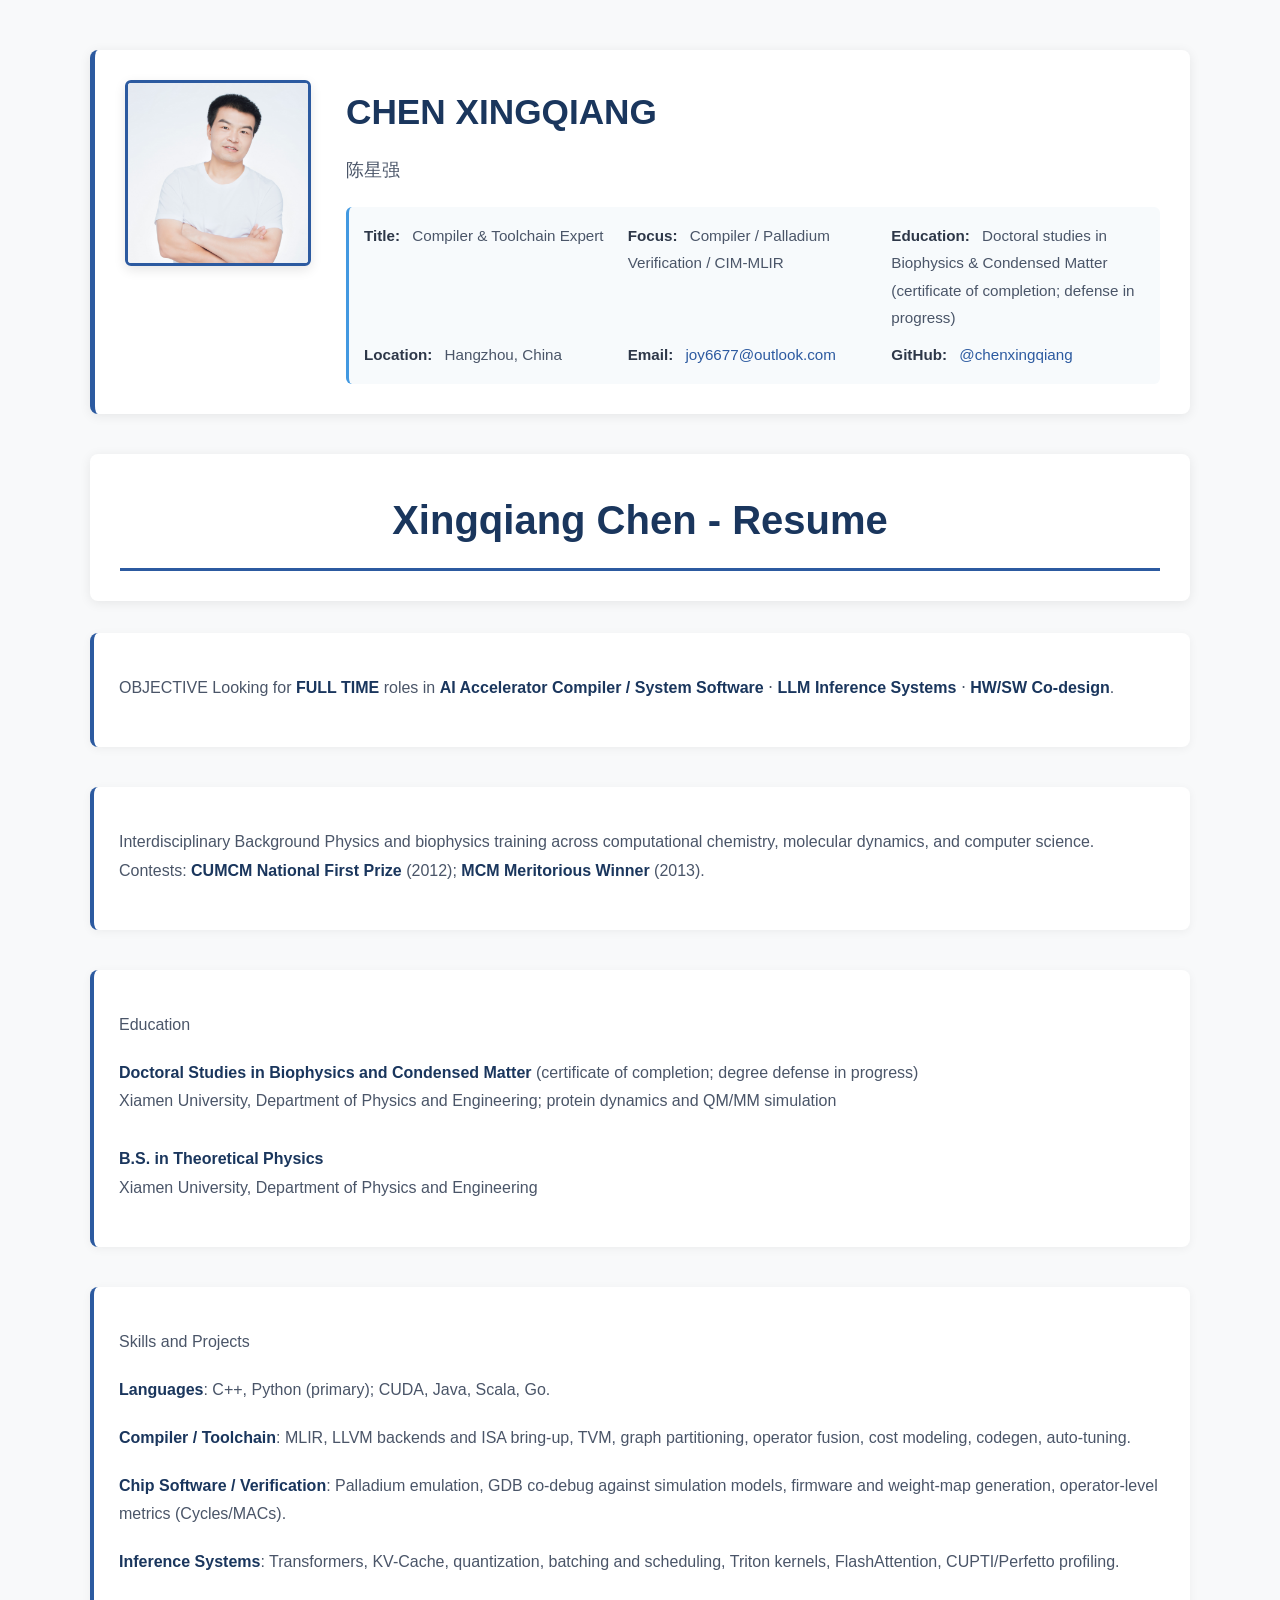
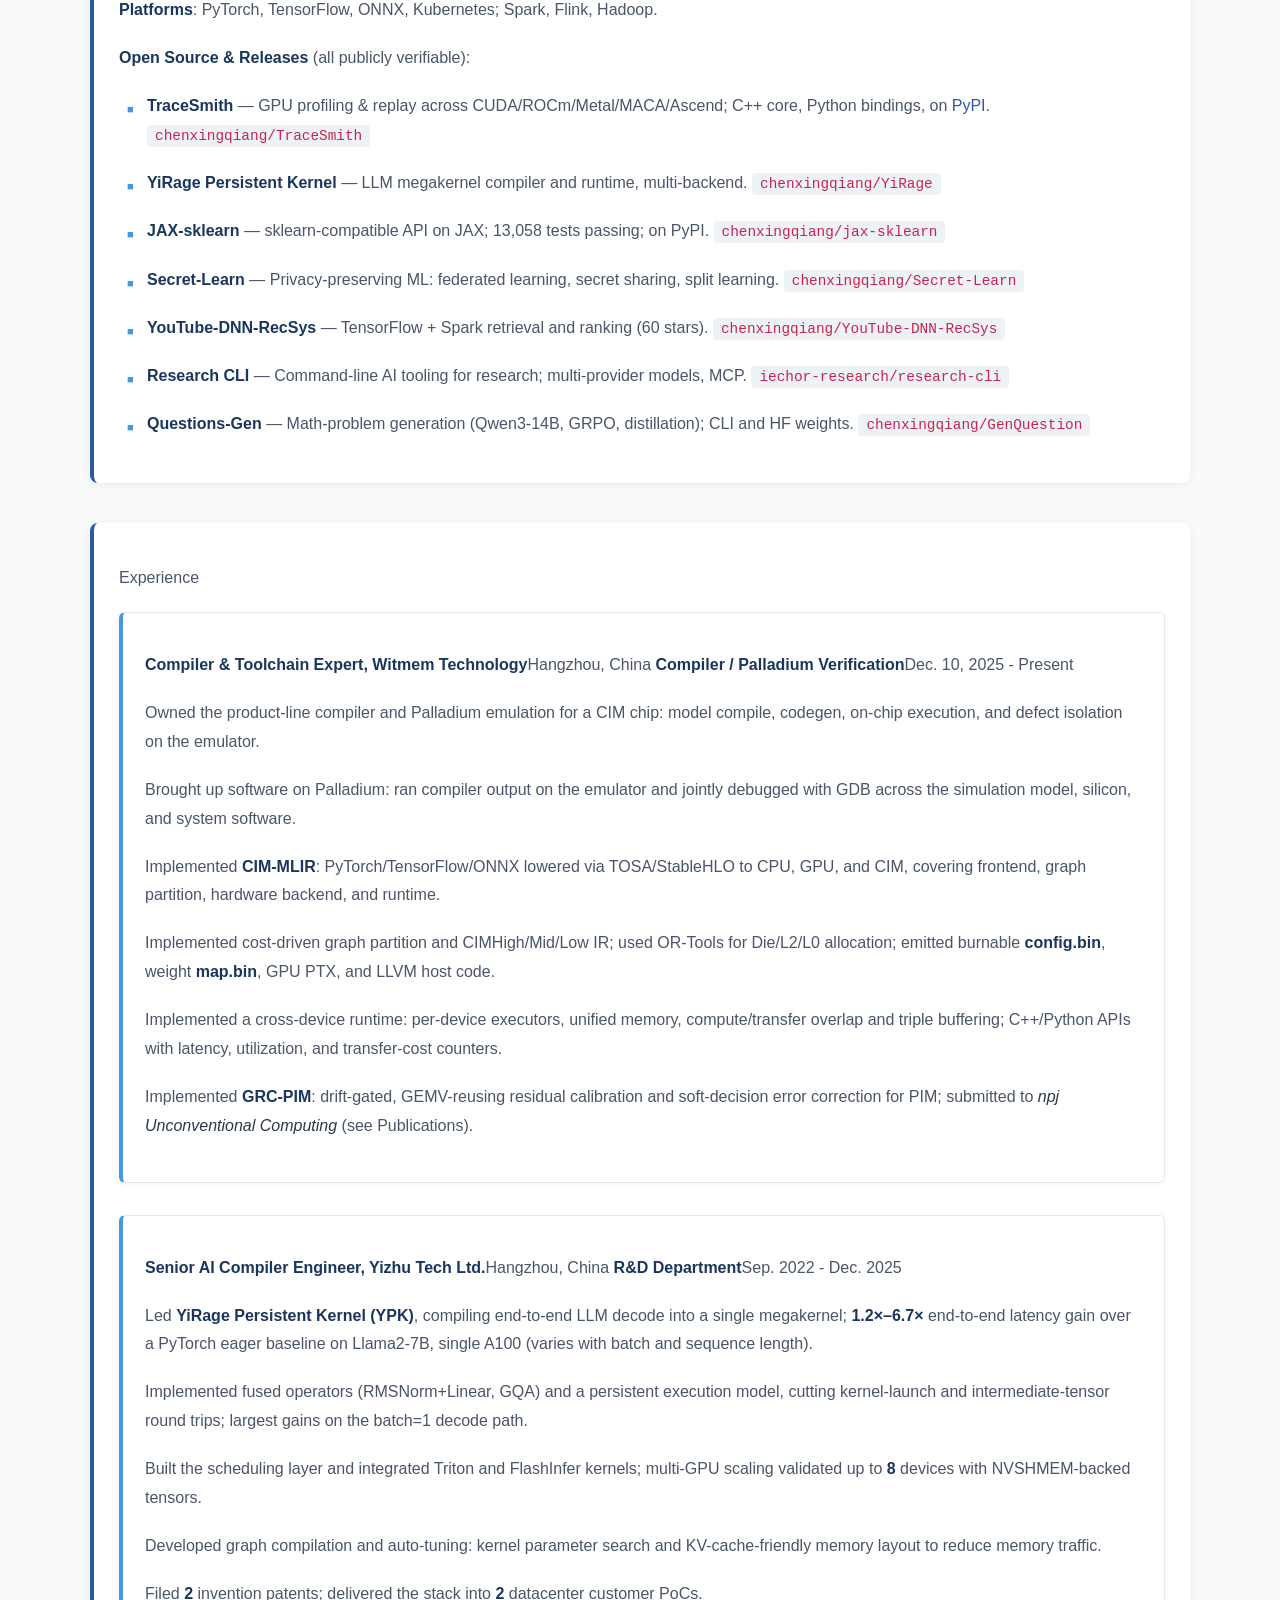
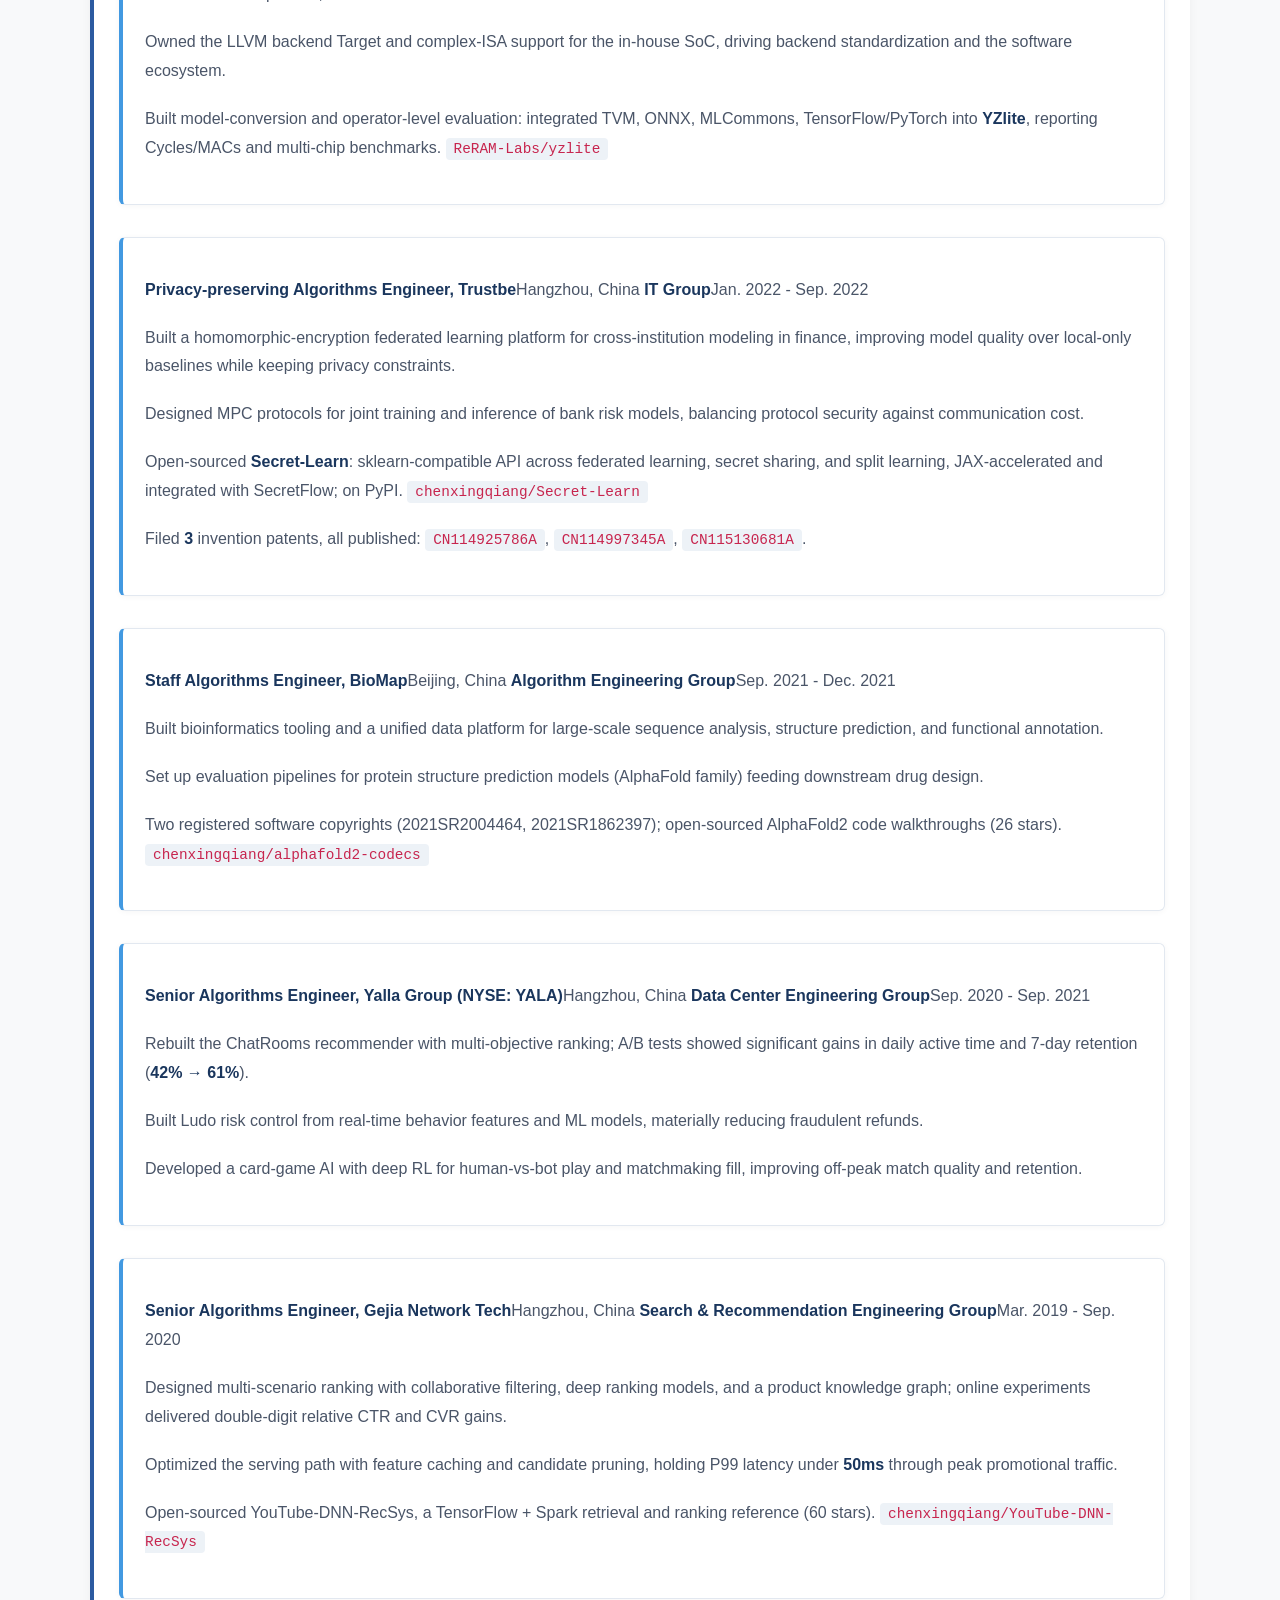
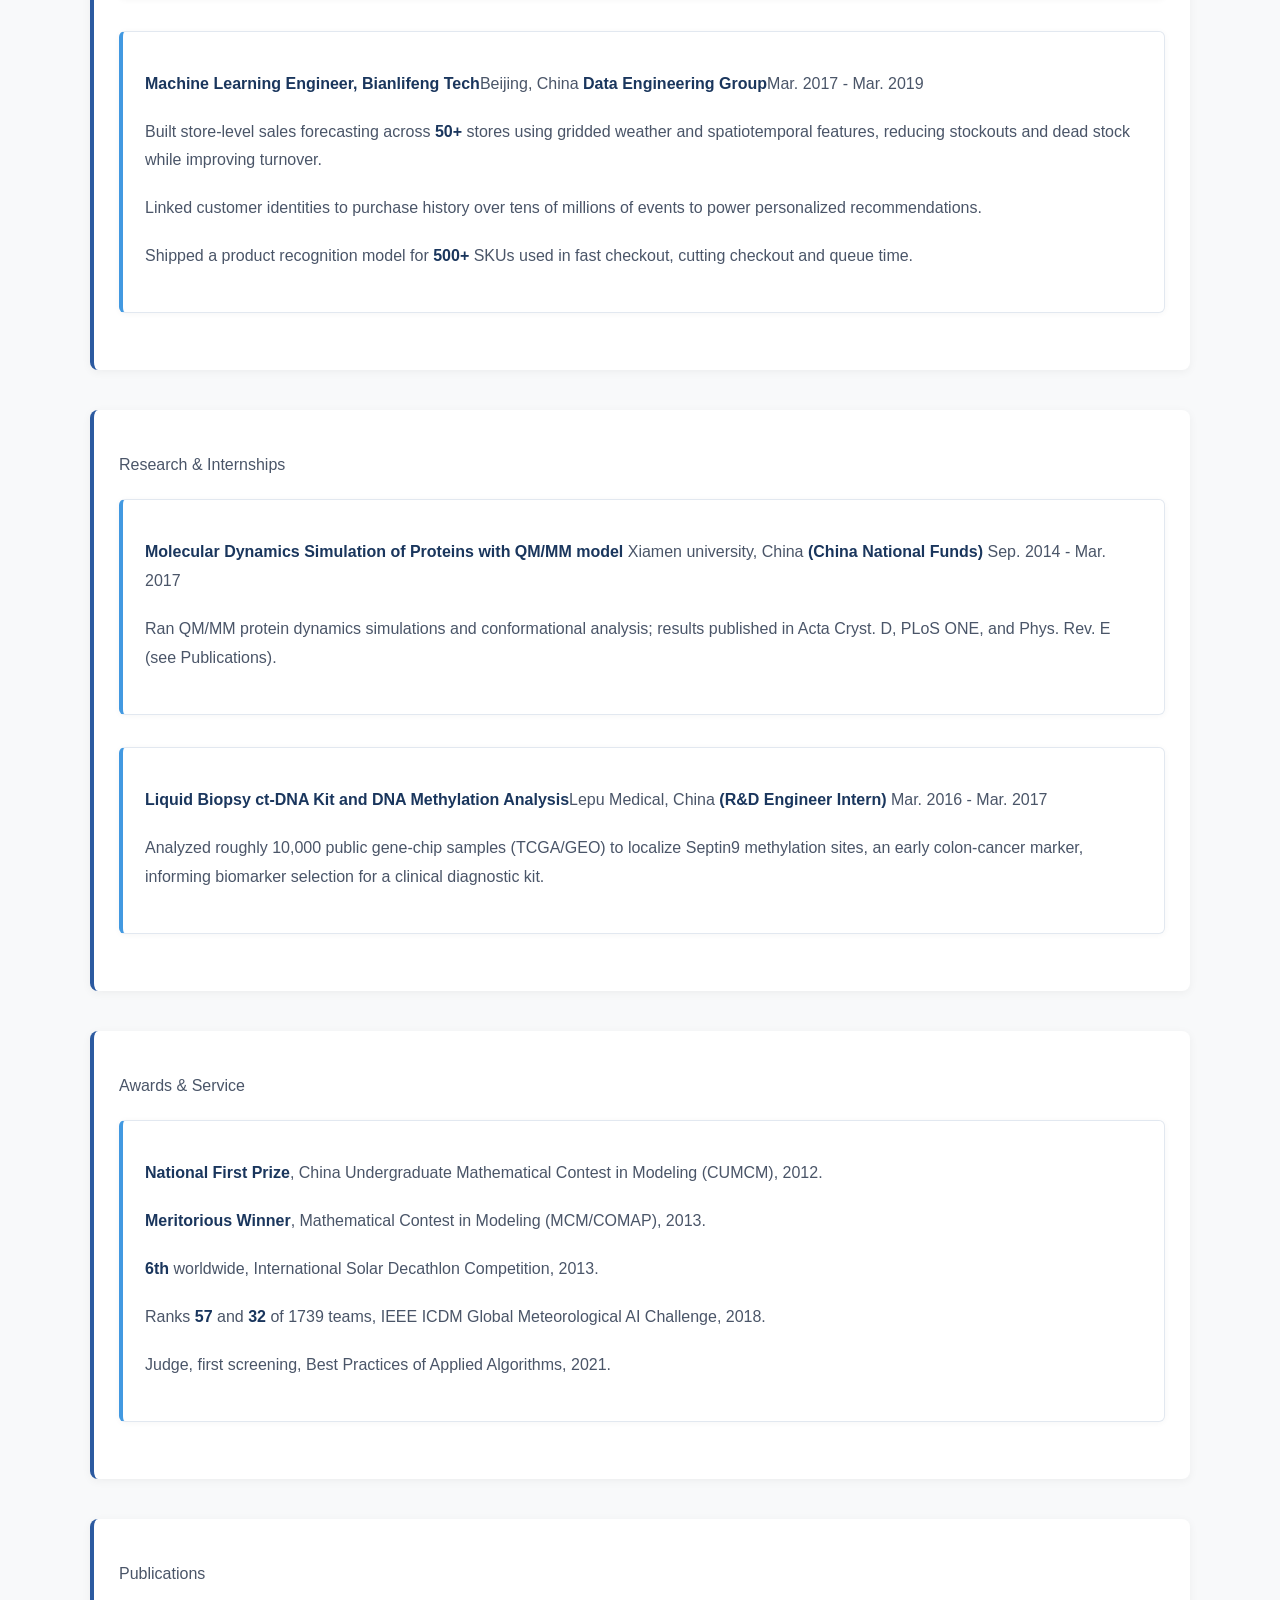
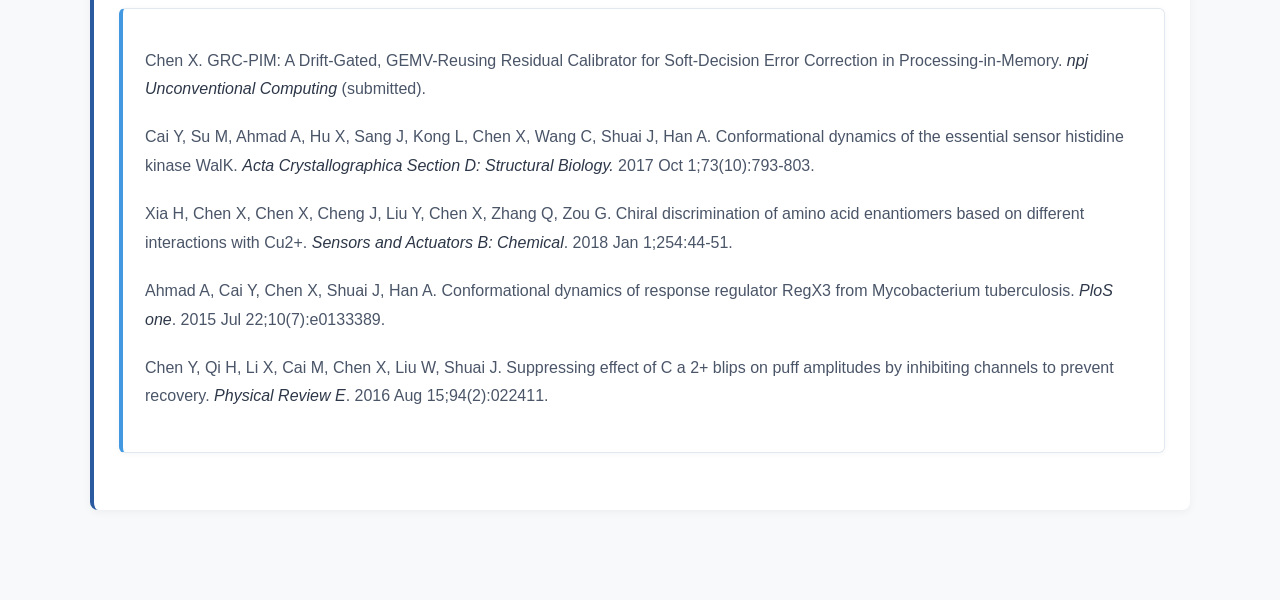
==== commit fbad389e: "State the doctoral status accurately Record the doctoral program as completed with a certificate and" ====
--- a/docs/en.html
+++ b/docs/en.html
@@ -18,7 +18,7 @@
             <div class="resume-meta">
                 <div class="resume-meta-item"><strong>Title:</strong> Compiler &amp; Toolchain Expert</div>
                 <div class="resume-meta-item"><strong>Focus:</strong> Compiler / Palladium Verification / CIM-MLIR</div>
-                <div class="resume-meta-item"><strong>Degree:</strong> Ph.D. in Biophysics and Condensed Matter</div>
+                <div class="resume-meta-item"><strong>Education:</strong> Doctoral studies in Biophysics &amp; Condensed Matter (certificate of completion; defense in progress)</div>
                 <div class="resume-meta-item"><strong>Location:</strong> Hangzhou, China</div>
                 <div class="resume-meta-item"><strong>Email:</strong> <a href="mailto:joy6677@outlook.com">joy6677@outlook.com</a></div>
                 <div class="resume-meta-item"><strong>GitHub:</strong> <a href="https://github.com/chenxingqiang" target="_blank">@chenxingqiang</a></div>
@@ -45,8 +45,9 @@
 </div>
 <div class="rSection">
 <p><span>Education</span></p>
-<p><span><strong>Ph.D. in Biophysics and Condensed
-Matter</strong></span><br />
+<p><span><strong>Doctoral Studies in Biophysics and Condensed
+Matter</strong></span> (certificate of completion; degree defense in
+progress)<br />
 Xiamen University, Department of Physics and Engineering; protein
 dynamics and QM/MM simulation<br />
 <br />
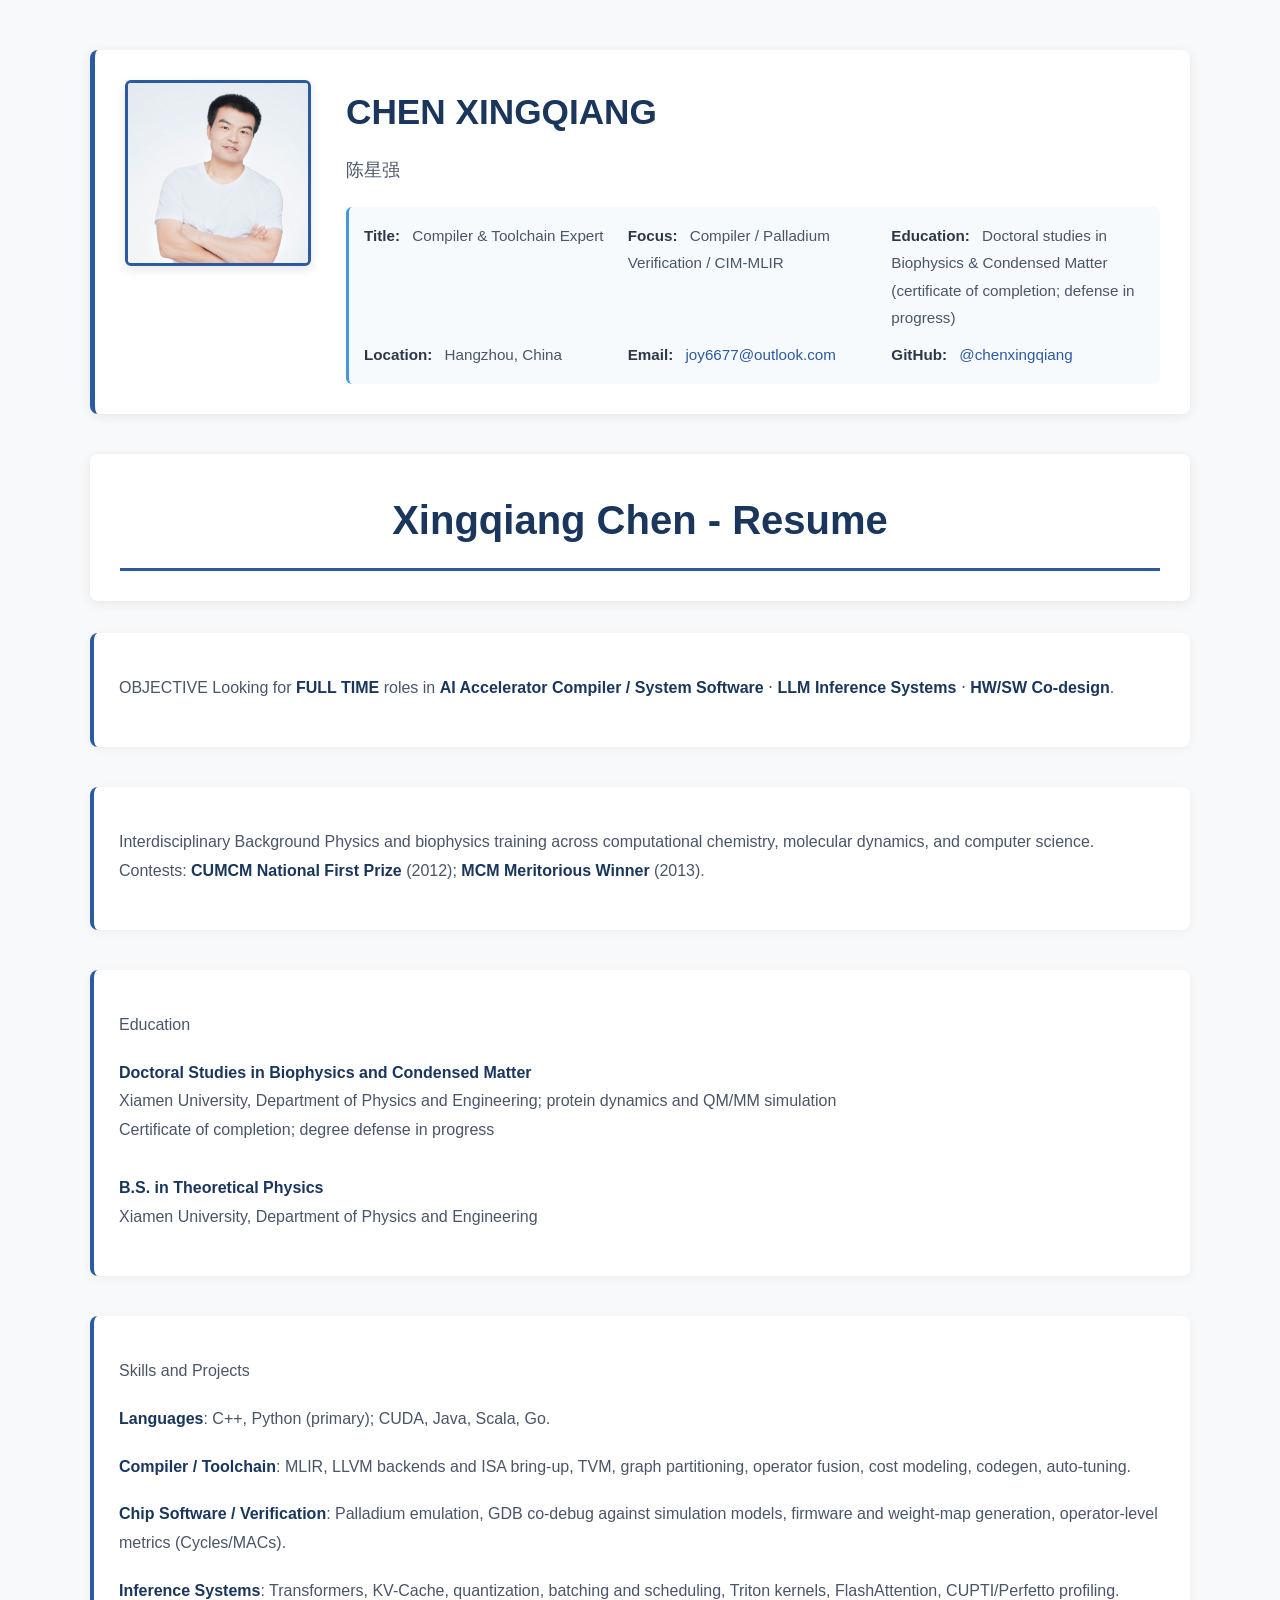
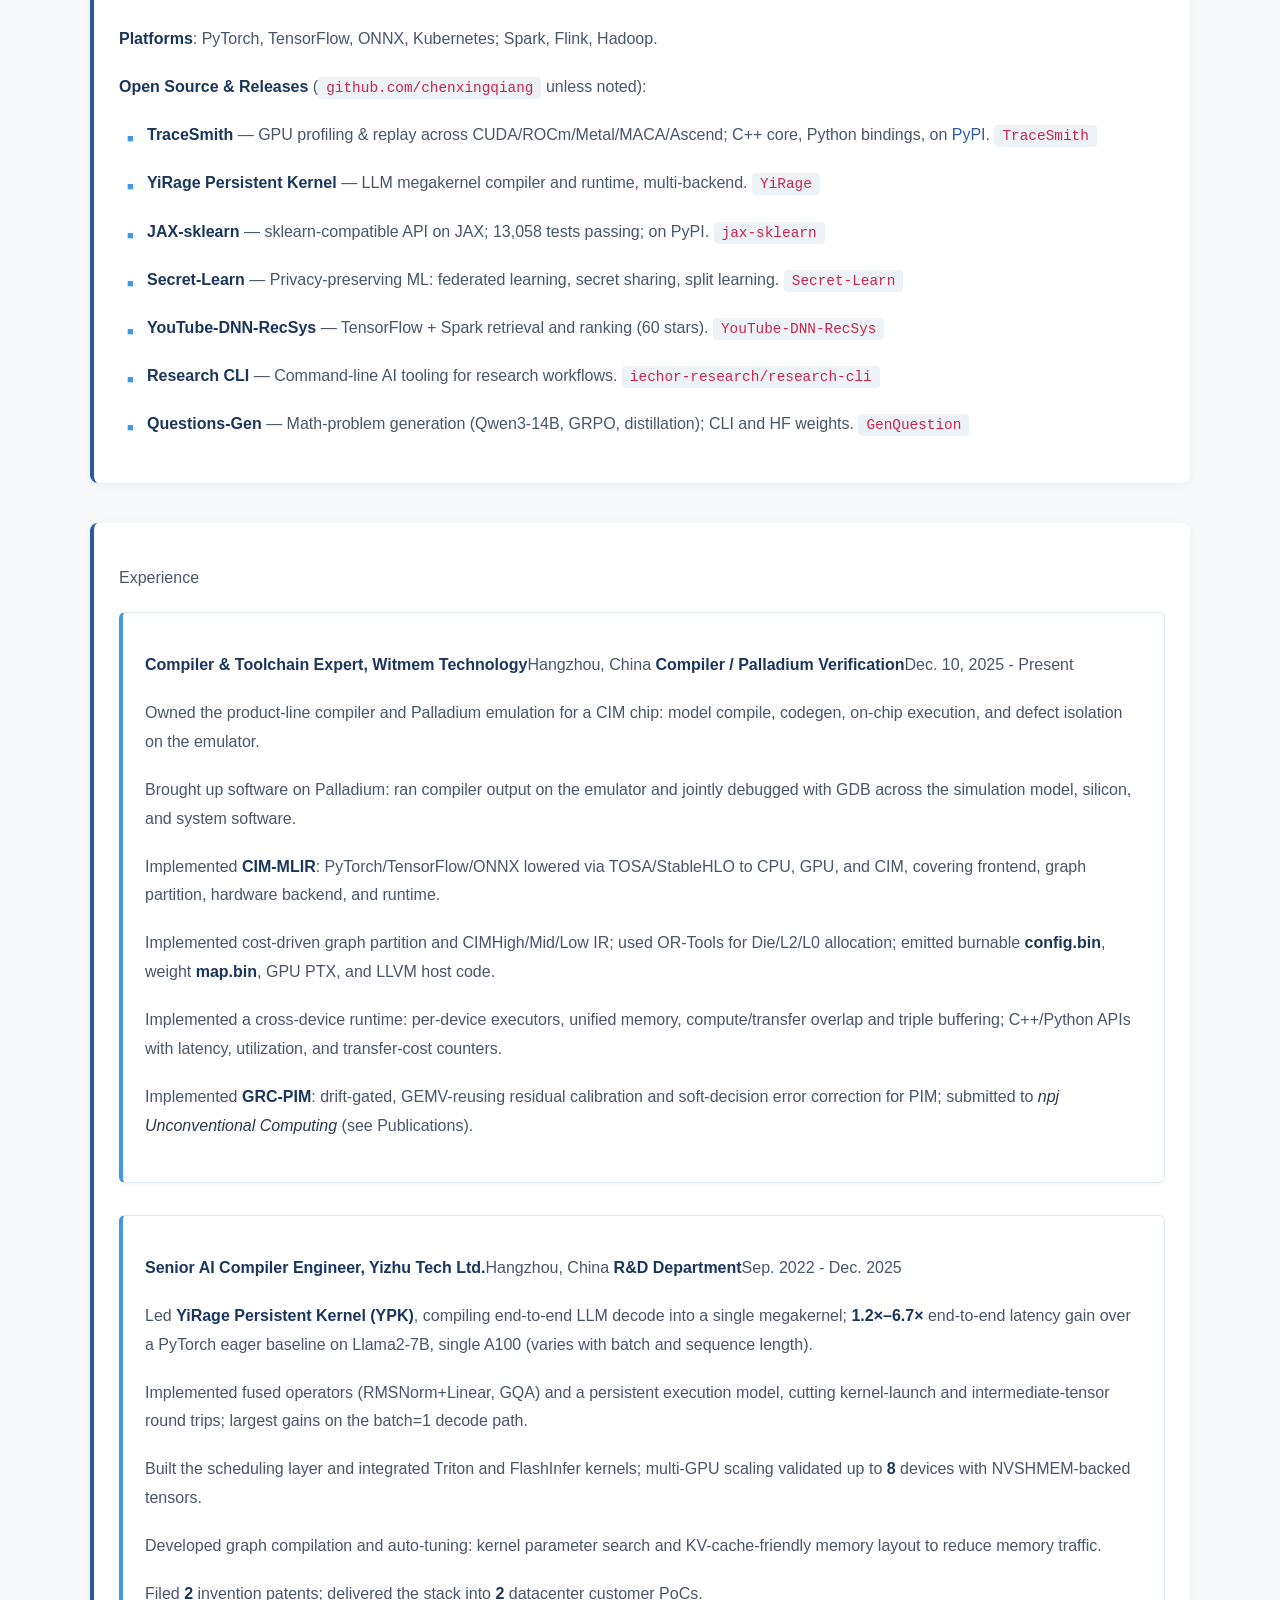
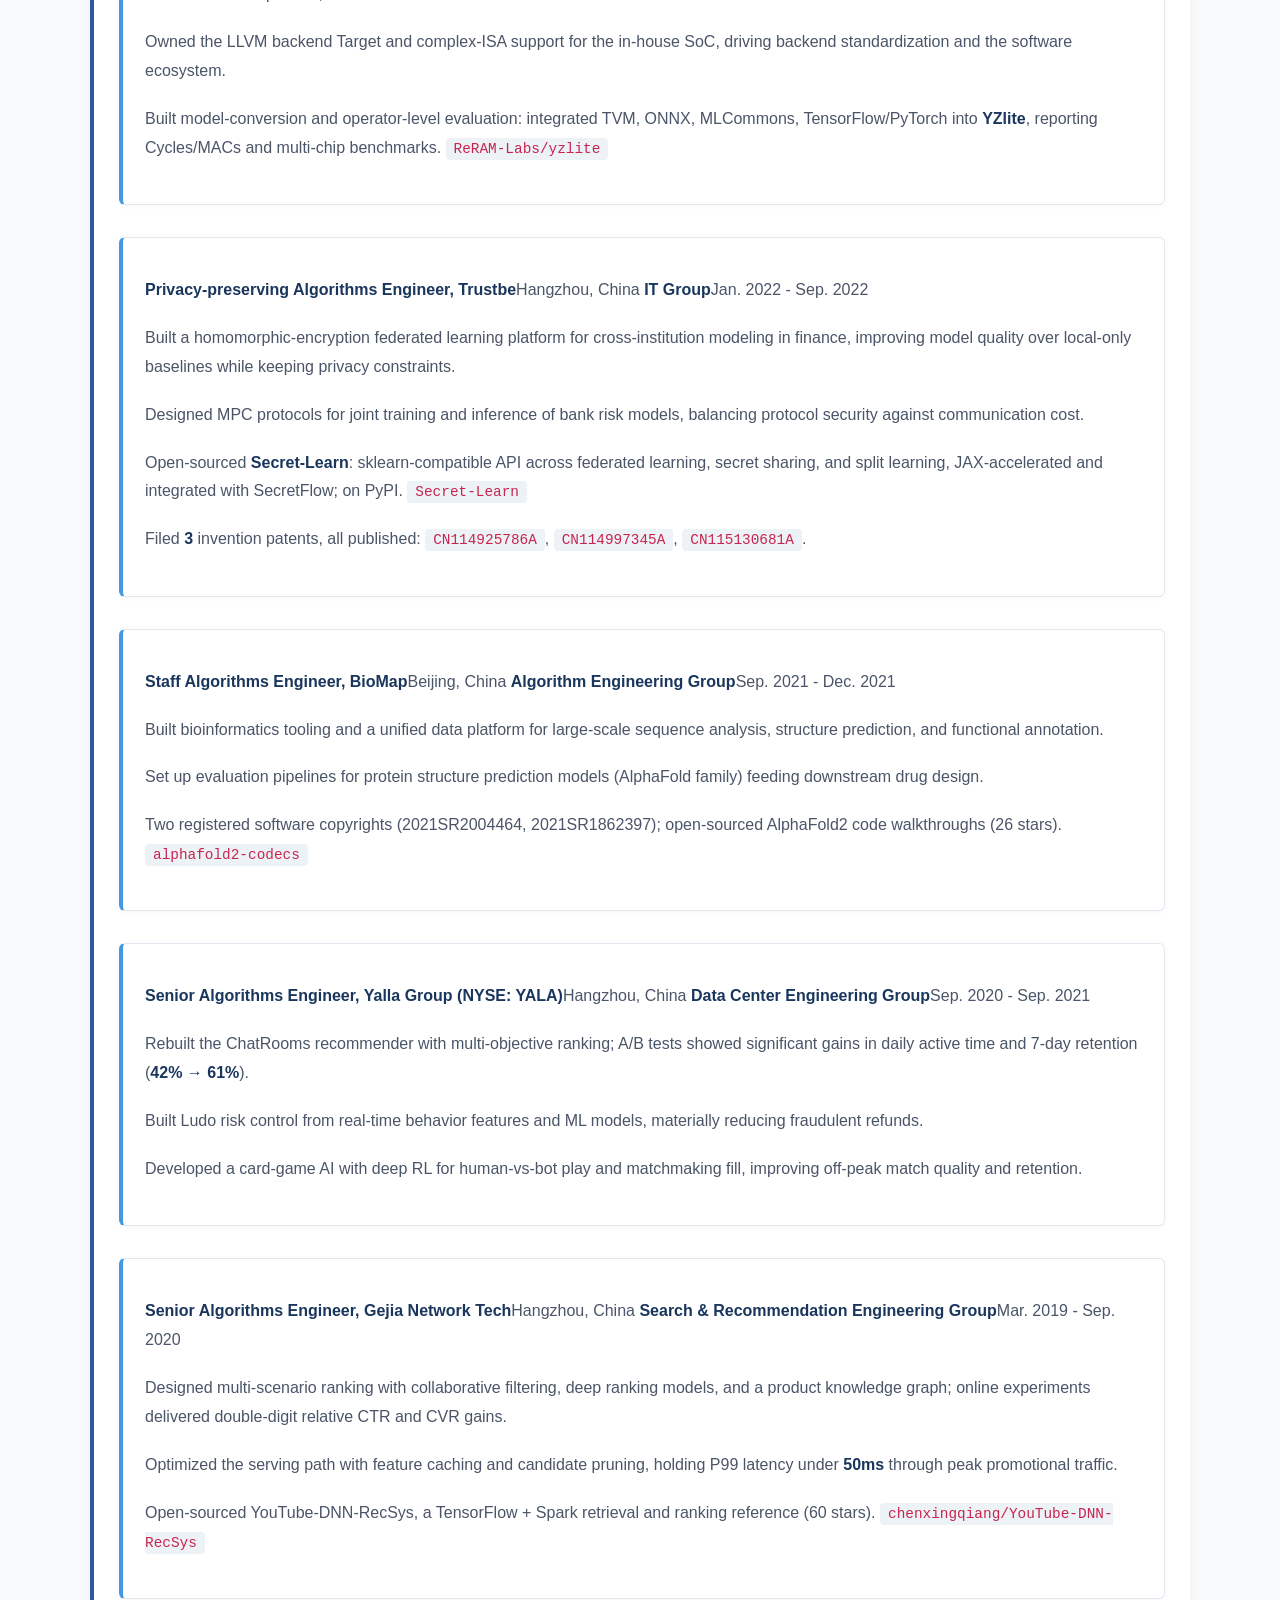
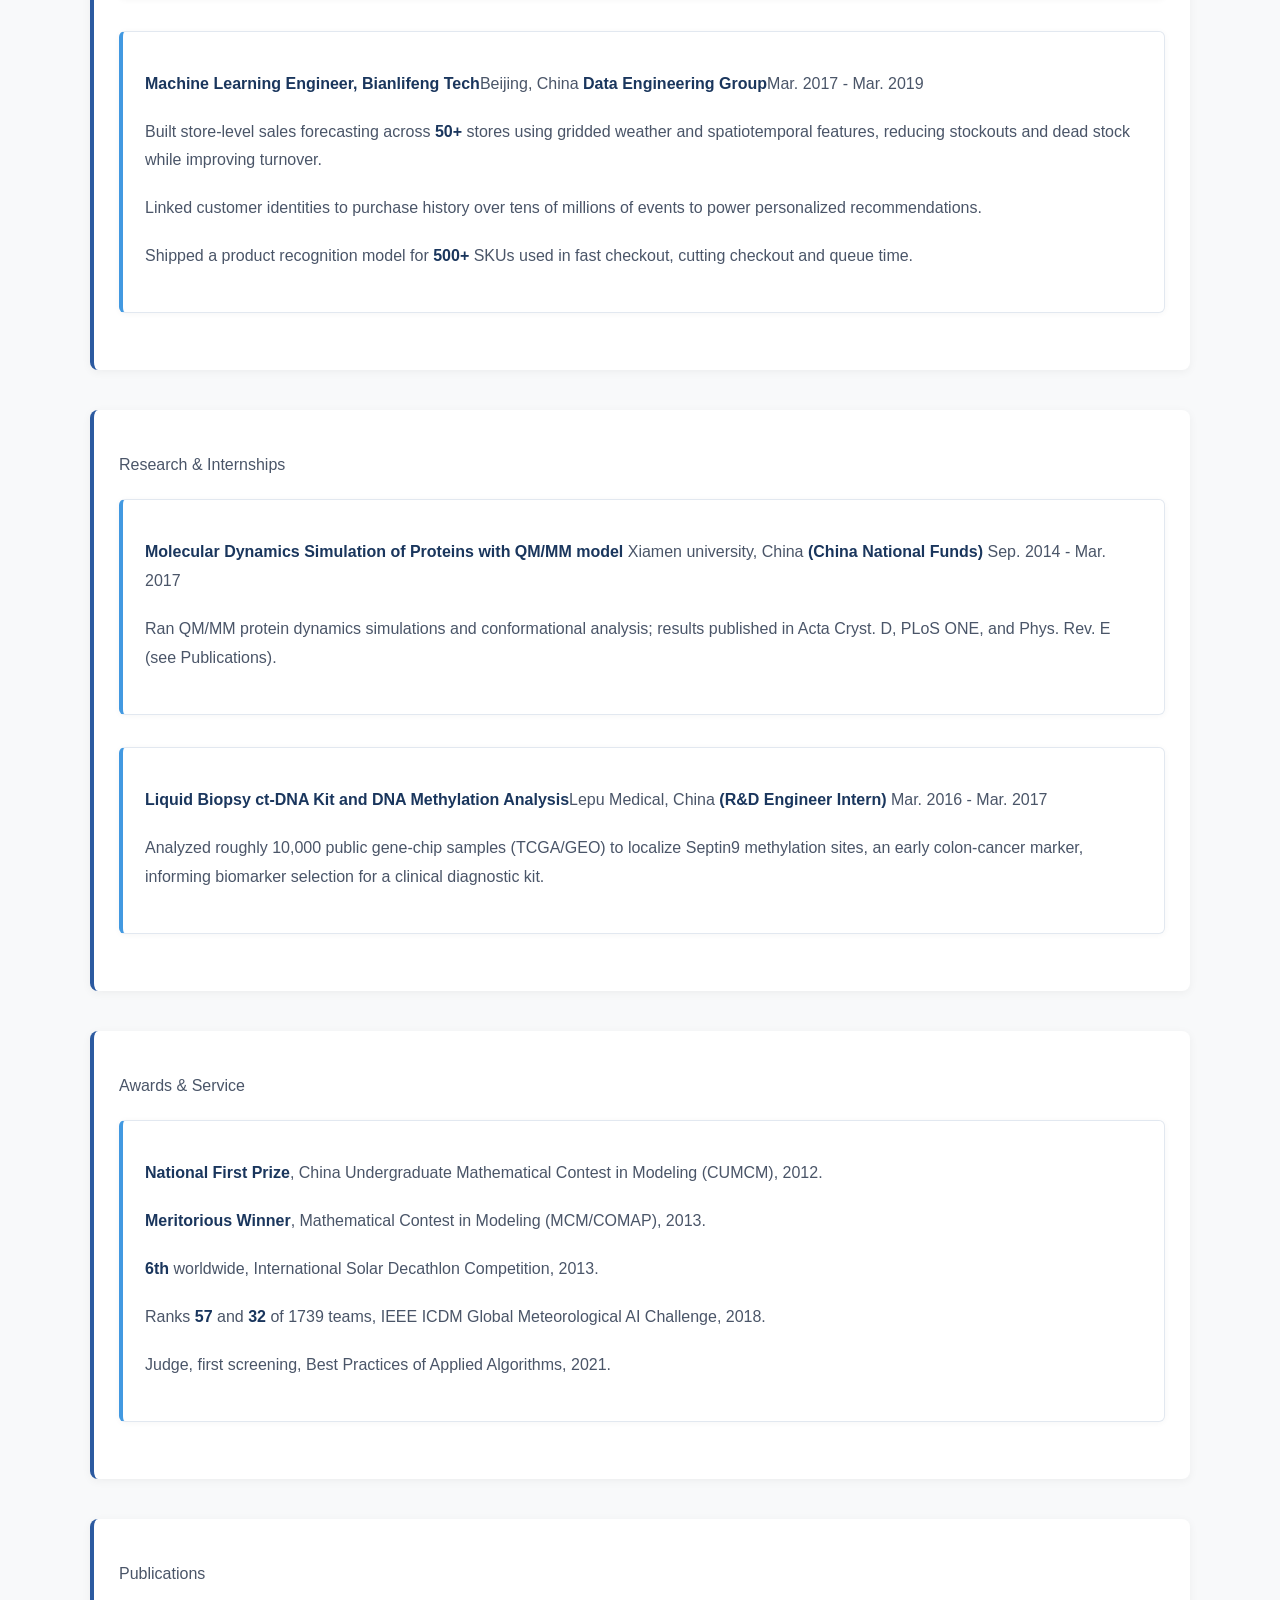
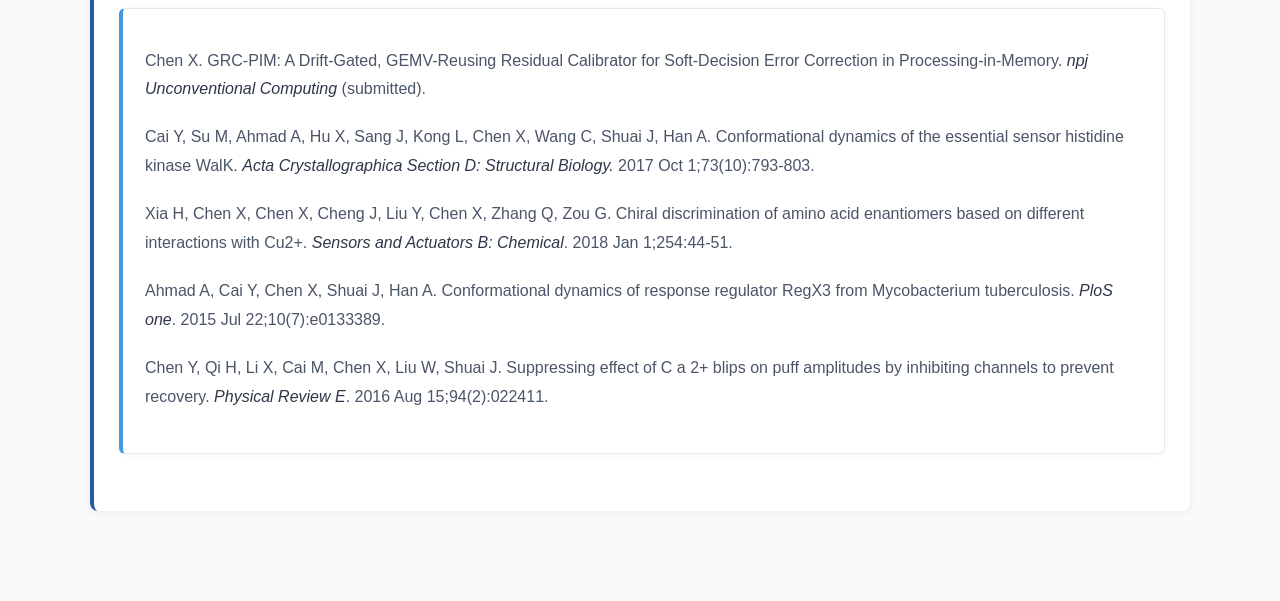
==== commit e87ab59d: "Fix resume layout defects Give each experience entry breathing room instead of running the blocks to" ====
--- a/docs/en.html
+++ b/docs/en.html
@@ -46,10 +46,10 @@
 <div class="rSection">
 <p><span>Education</span></p>
 <p><span><strong>Doctoral Studies in Biophysics and Condensed
-Matter</strong></span> (certificate of completion; degree defense in
-progress)<br />
+Matter</strong></span><br />
 Xiamen University, Department of Physics and Engineering; protein
 dynamics and QM/MM simulation<br />
+Certificate of completion; degree defense in progress<br />
 <br />
 <span><strong>B.S. in Theoretical Physics</strong></span><br />
 Xiamen University, Department of Physics and Engineering</p>
@@ -69,31 +69,31 @@
 FlashAttention, CUPTI/Perfetto profiling.</p>
 <p><span><strong>Platforms</strong></span>: PyTorch, TensorFlow, ONNX,
 Kubernetes; Spark, Flink, Hadoop.</p>
-<p><span><strong>Open Source &amp; Releases</strong></span> (all
-publicly verifiable):</p>
+<p><span><strong>Open Source &amp; Releases</strong></span>
+(<code>github.com/chenxingqiang</code> unless noted):</p>
 <ul>
 <li><p><span><strong>TraceSmith</strong></span> — GPU profiling &amp;
 replay across CUDA/ROCm/Metal/MACA/Ascend; C++ core, Python bindings, on
 <a href="https://pypi.org/project/tracesmith/">PyPI</a>. <a
-href="https://github.com/chenxingqiang/TraceSmith"><code>chenxingqiang/TraceSmith</code></a></p></li>
+href="https://github.com/chenxingqiang/TraceSmith"><code>TraceSmith</code></a></p></li>
 <li><p><span><strong>YiRage Persistent Kernel</strong></span> — LLM
 megakernel compiler and runtime, multi-backend. <a
-href="https://github.com/chenxingqiang/YiRage"><code>chenxingqiang/YiRage</code></a></p></li>
+href="https://github.com/chenxingqiang/YiRage"><code>YiRage</code></a></p></li>
 <li><p><span><strong>JAX-sklearn</strong></span> — sklearn-compatible
 API on JAX; 13<span>,</span>058 tests passing; on PyPI. <a
-href="https://github.com/chenxingqiang/jax-sklearn"><code>chenxingqiang/jax-sklearn</code></a></p></li>
+href="https://github.com/chenxingqiang/jax-sklearn"><code>jax-sklearn</code></a></p></li>
 <li><p><span><strong>Secret-Learn</strong></span> — Privacy-preserving
 ML: federated learning, secret sharing, split learning. <a
-href="https://github.com/chenxingqiang/Secret-Learn"><code>chenxingqiang/Secret-Learn</code></a></p></li>
+href="https://github.com/chenxingqiang/Secret-Learn"><code>Secret-Learn</code></a></p></li>
 <li><p><span><strong>YouTube-DNN-RecSys</strong></span> — TensorFlow +
 Spark retrieval and ranking (60 stars). <a
-href="https://github.com/chenxingqiang/YouTube-DNN-RecSys"><code>chenxingqiang/YouTube-DNN-RecSys</code></a></p></li>
+href="https://github.com/chenxingqiang/YouTube-DNN-RecSys"><code>YouTube-DNN-RecSys</code></a></p></li>
 <li><p><span><strong>Research CLI</strong></span> — Command-line AI
-tooling for research; multi-provider models, MCP. <a
+tooling for research workflows. <a
 href="https://github.com/iechor-research/research-cli"><code>iechor-research/research-cli</code></a></p></li>
 <li><p><span><strong>Questions-Gen</strong></span> — Math-problem
 generation (Qwen3-14B, GRPO, distillation); CLI and HF weights. <a
-href="https://github.com/chenxingqiang/GenQuestion"><code>chenxingqiang/GenQuestion</code></a></p></li>
+href="https://github.com/chenxingqiang/GenQuestion"><code>GenQuestion</code></a></p></li>
 </ul>
 </div>
 <div class="rSection">
@@ -185,7 +185,7 @@
 <p><span>Open-sourced <strong>Secret-Learn</strong>: sklearn-compatible
 API across federated learning, secret sharing, and split learning,
 JAX-accelerated and integrated with SecretFlow; on PyPI. <a
-href="https://github.com/chenxingqiang/Secret-Learn"><code>chenxingqiang/Secret-Learn</code></a></span><br />
+href="https://github.com/chenxingqiang/Secret-Learn"><code>Secret-Learn</code></a></span><br />
 </p>
 <p><span>Filed <strong>3</strong> invention patents, all published: <a
 href="https://patents.google.com/patent/CN114925786A/en"><code>CN114925786A</code></a>,
@@ -209,7 +209,7 @@
 </p>
 <p><span>Two registered software copyrights (2021SR2004464,
 2021SR1862397); open-sourced AlphaFold2 code walkthroughs (26 stars). <a
-href="https://github.com/chenxingqiang/alphafold2-codecs"><code>chenxingqiang/alphafold2-codecs</code></a></span><br />
+href="https://github.com/chenxingqiang/alphafold2-codecs"><code>alphafold2-codecs</code></a></span><br />
 </p>
 </div>
 <div class="rSubsection">
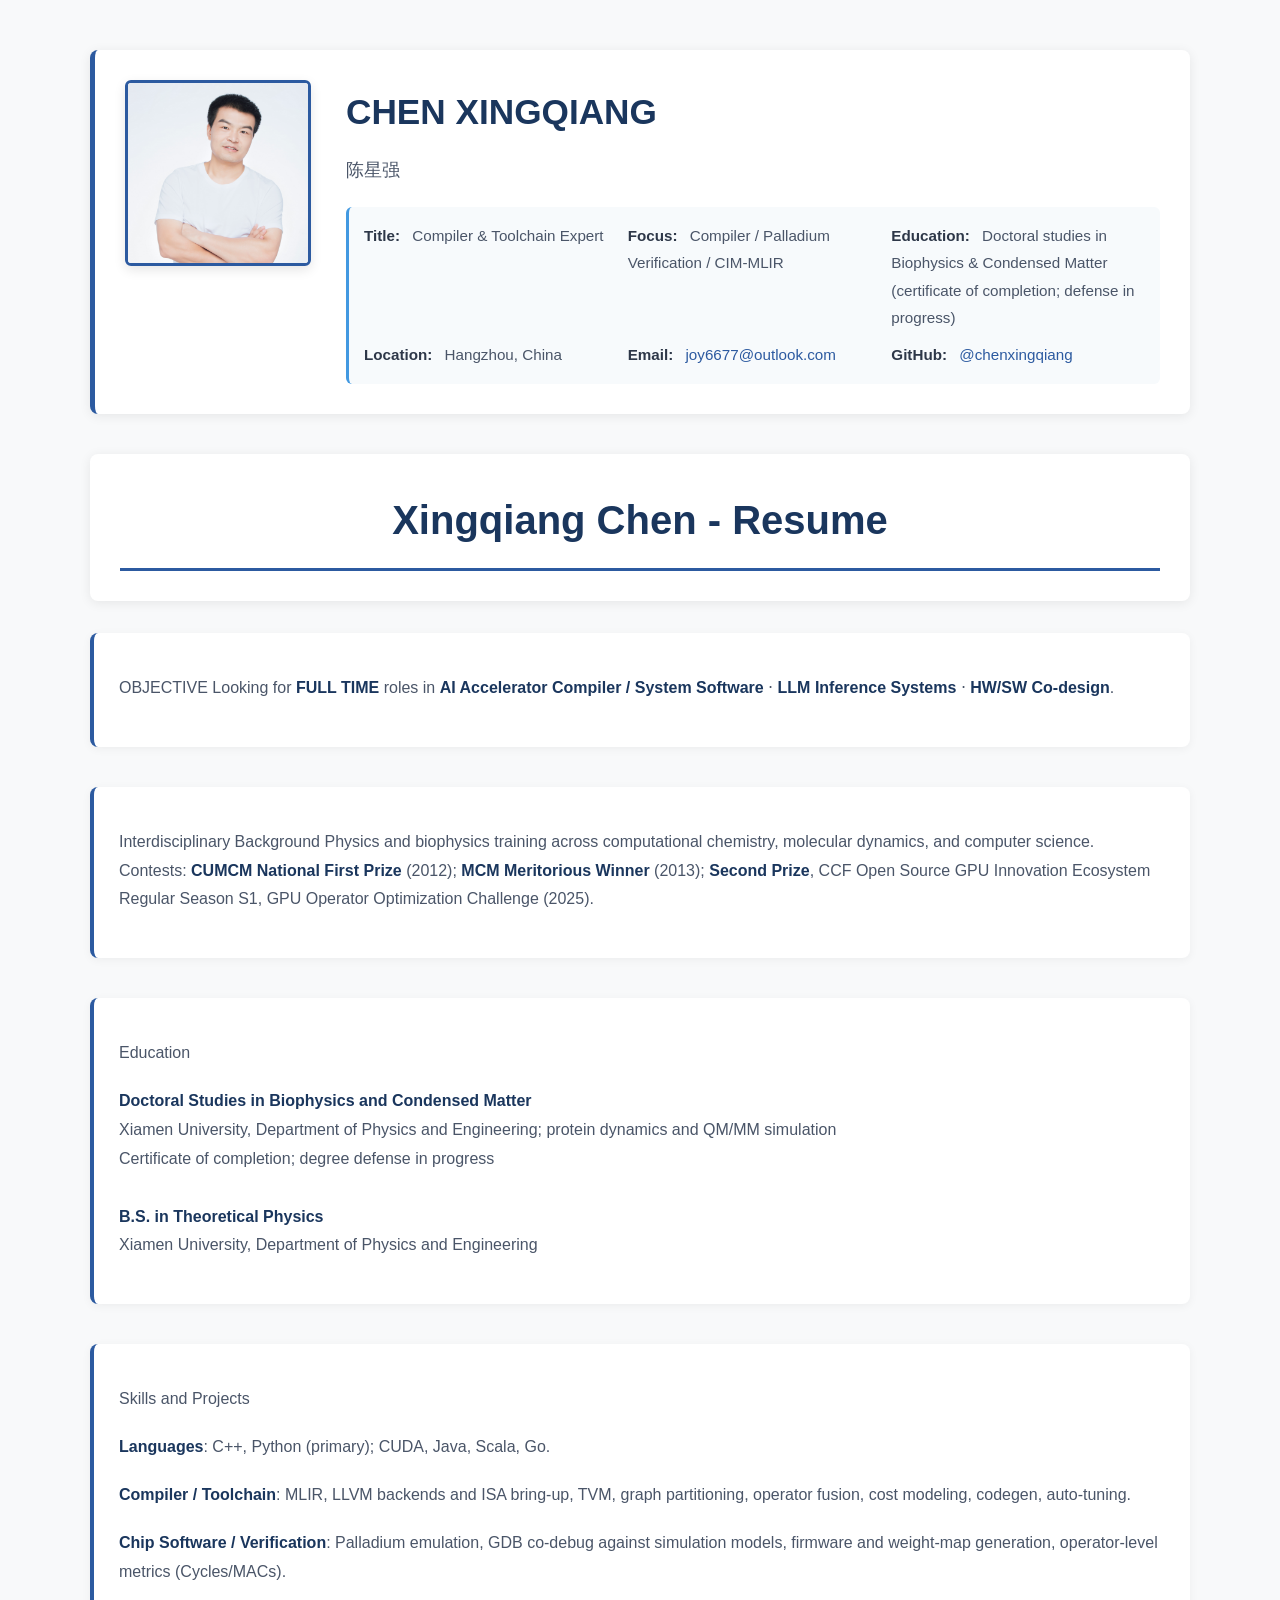
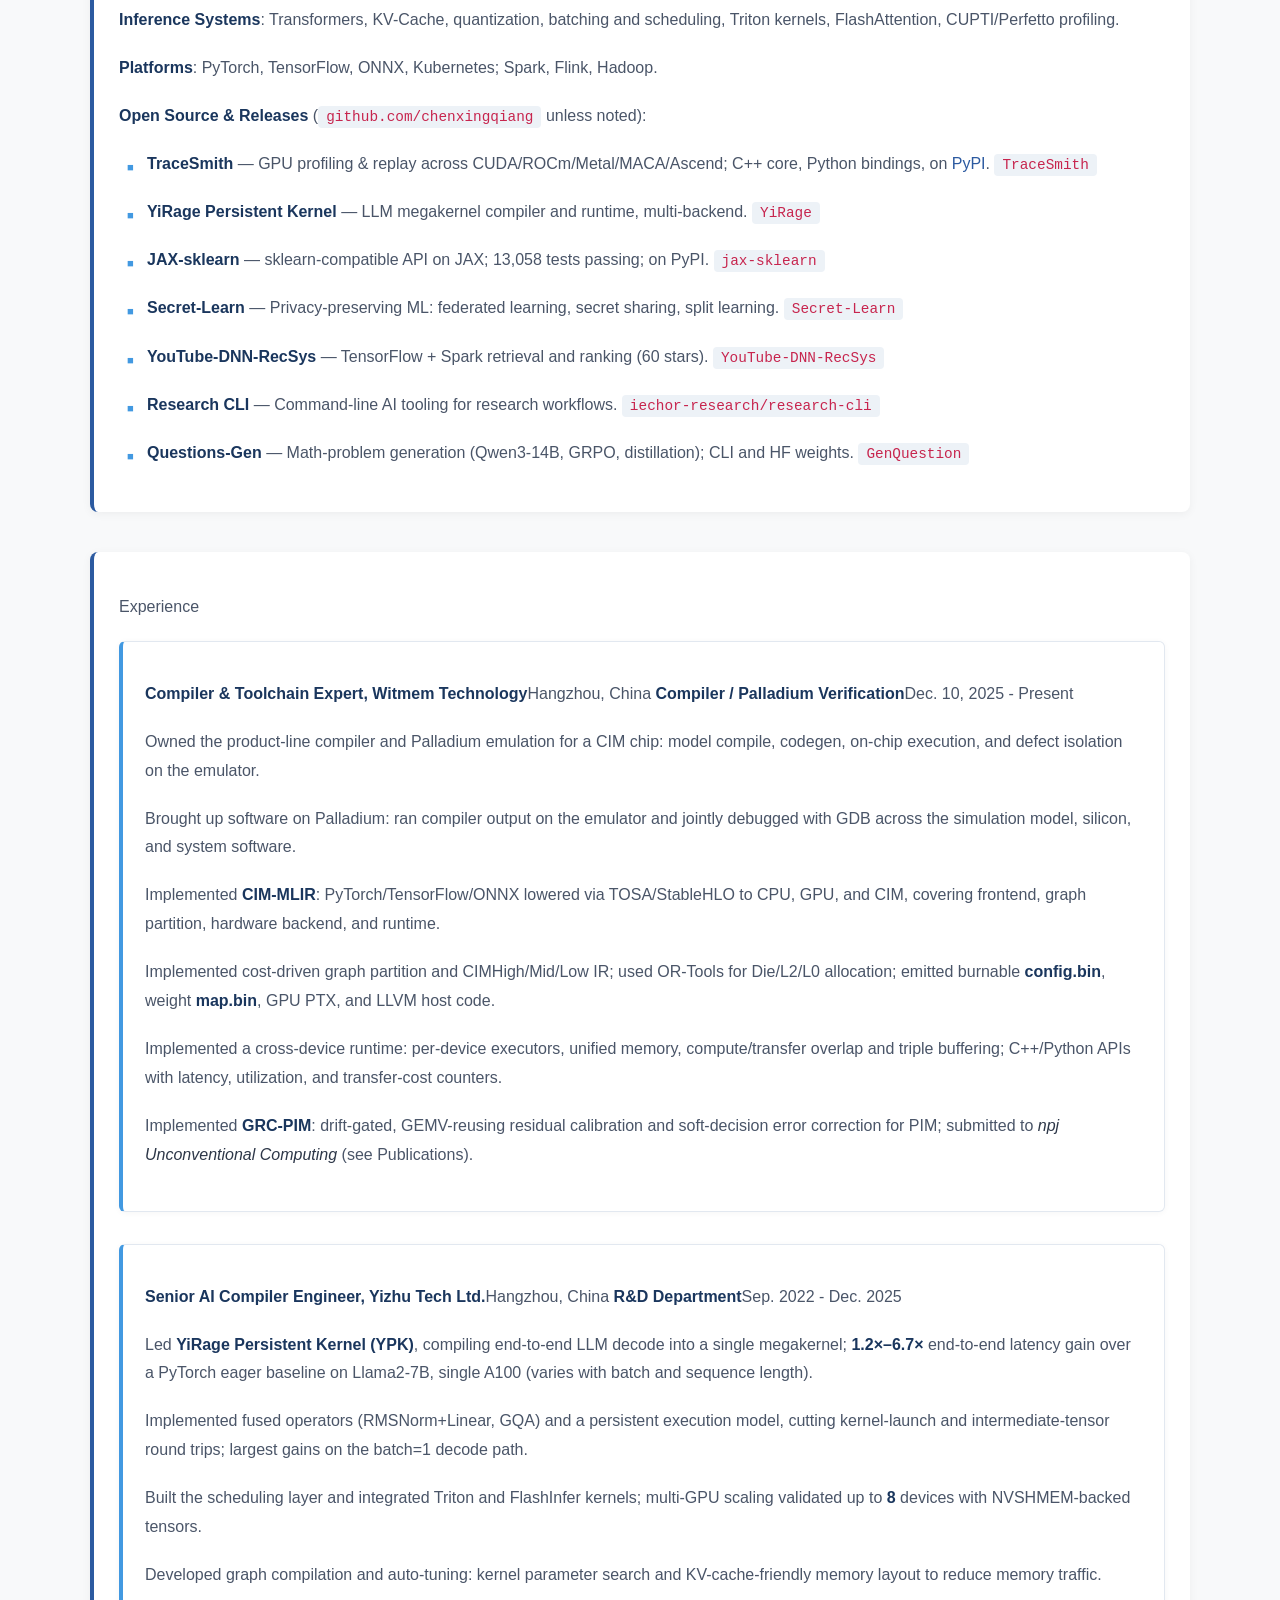
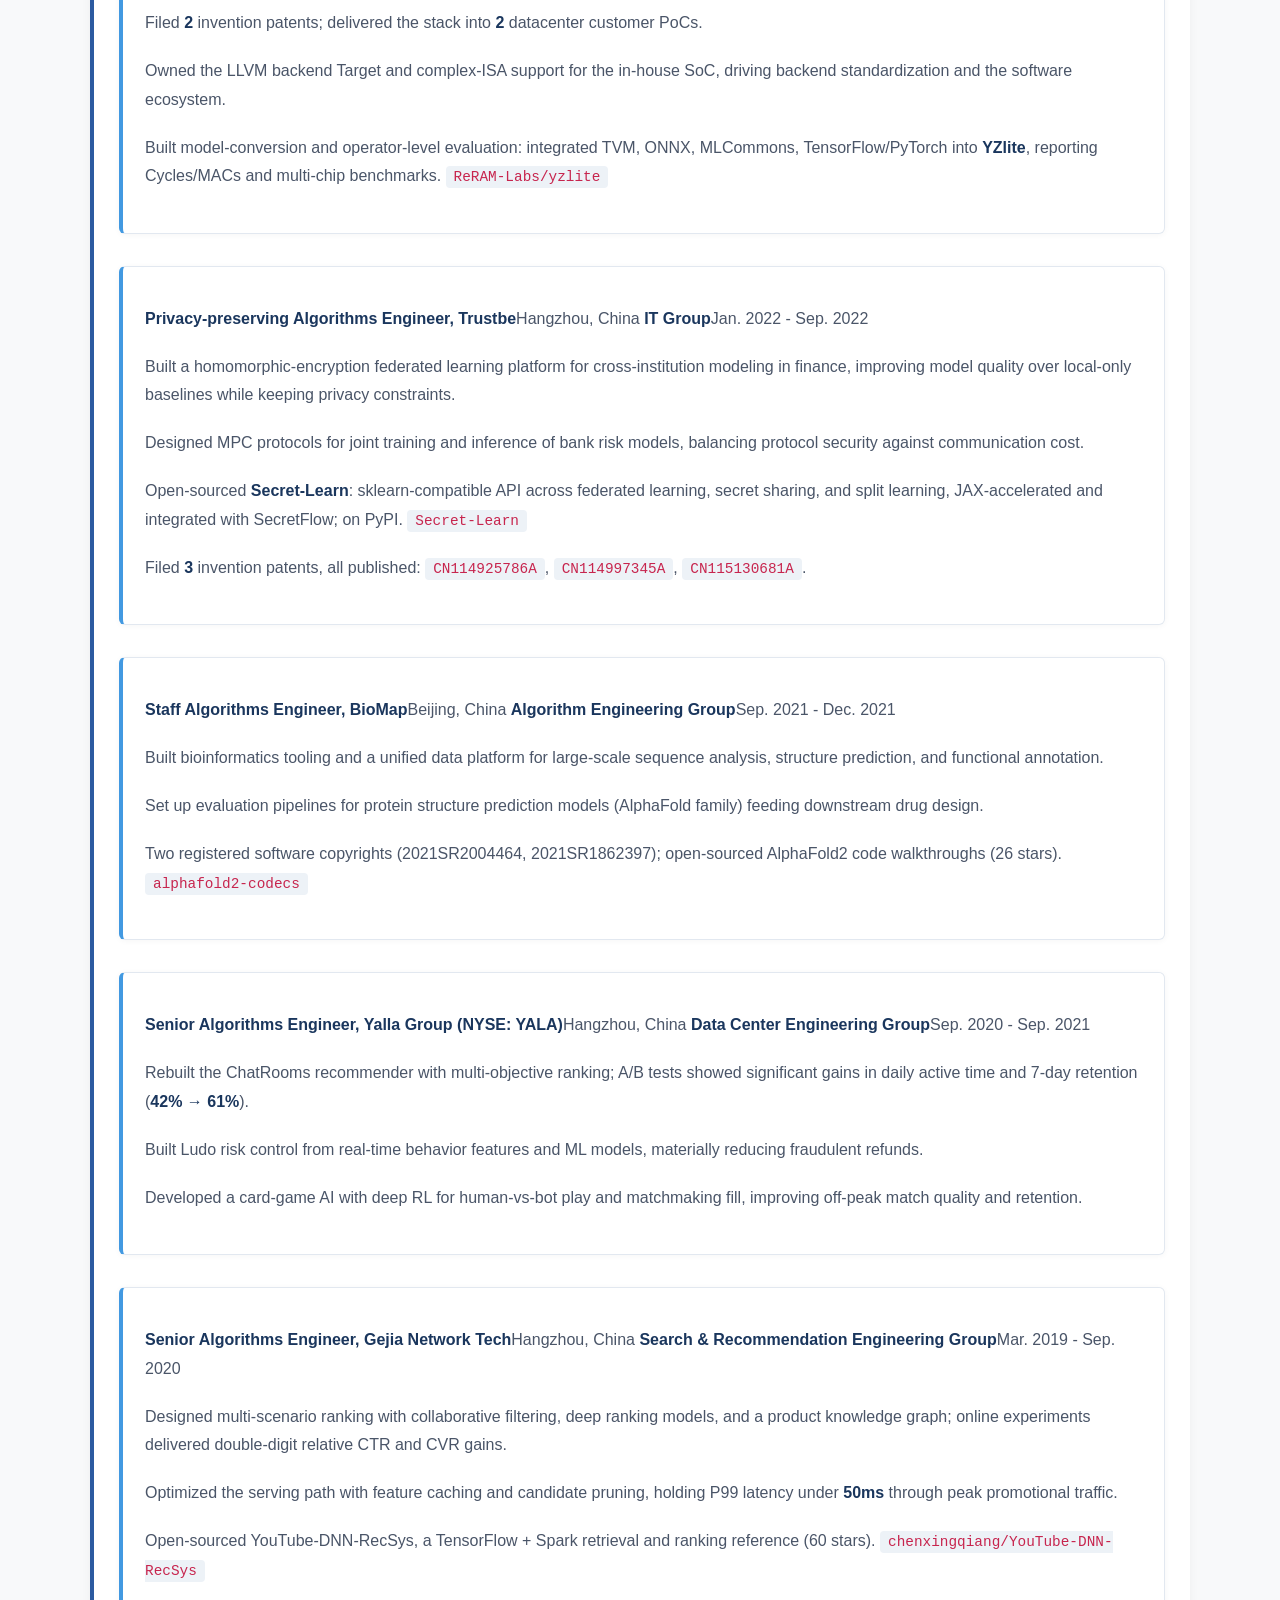
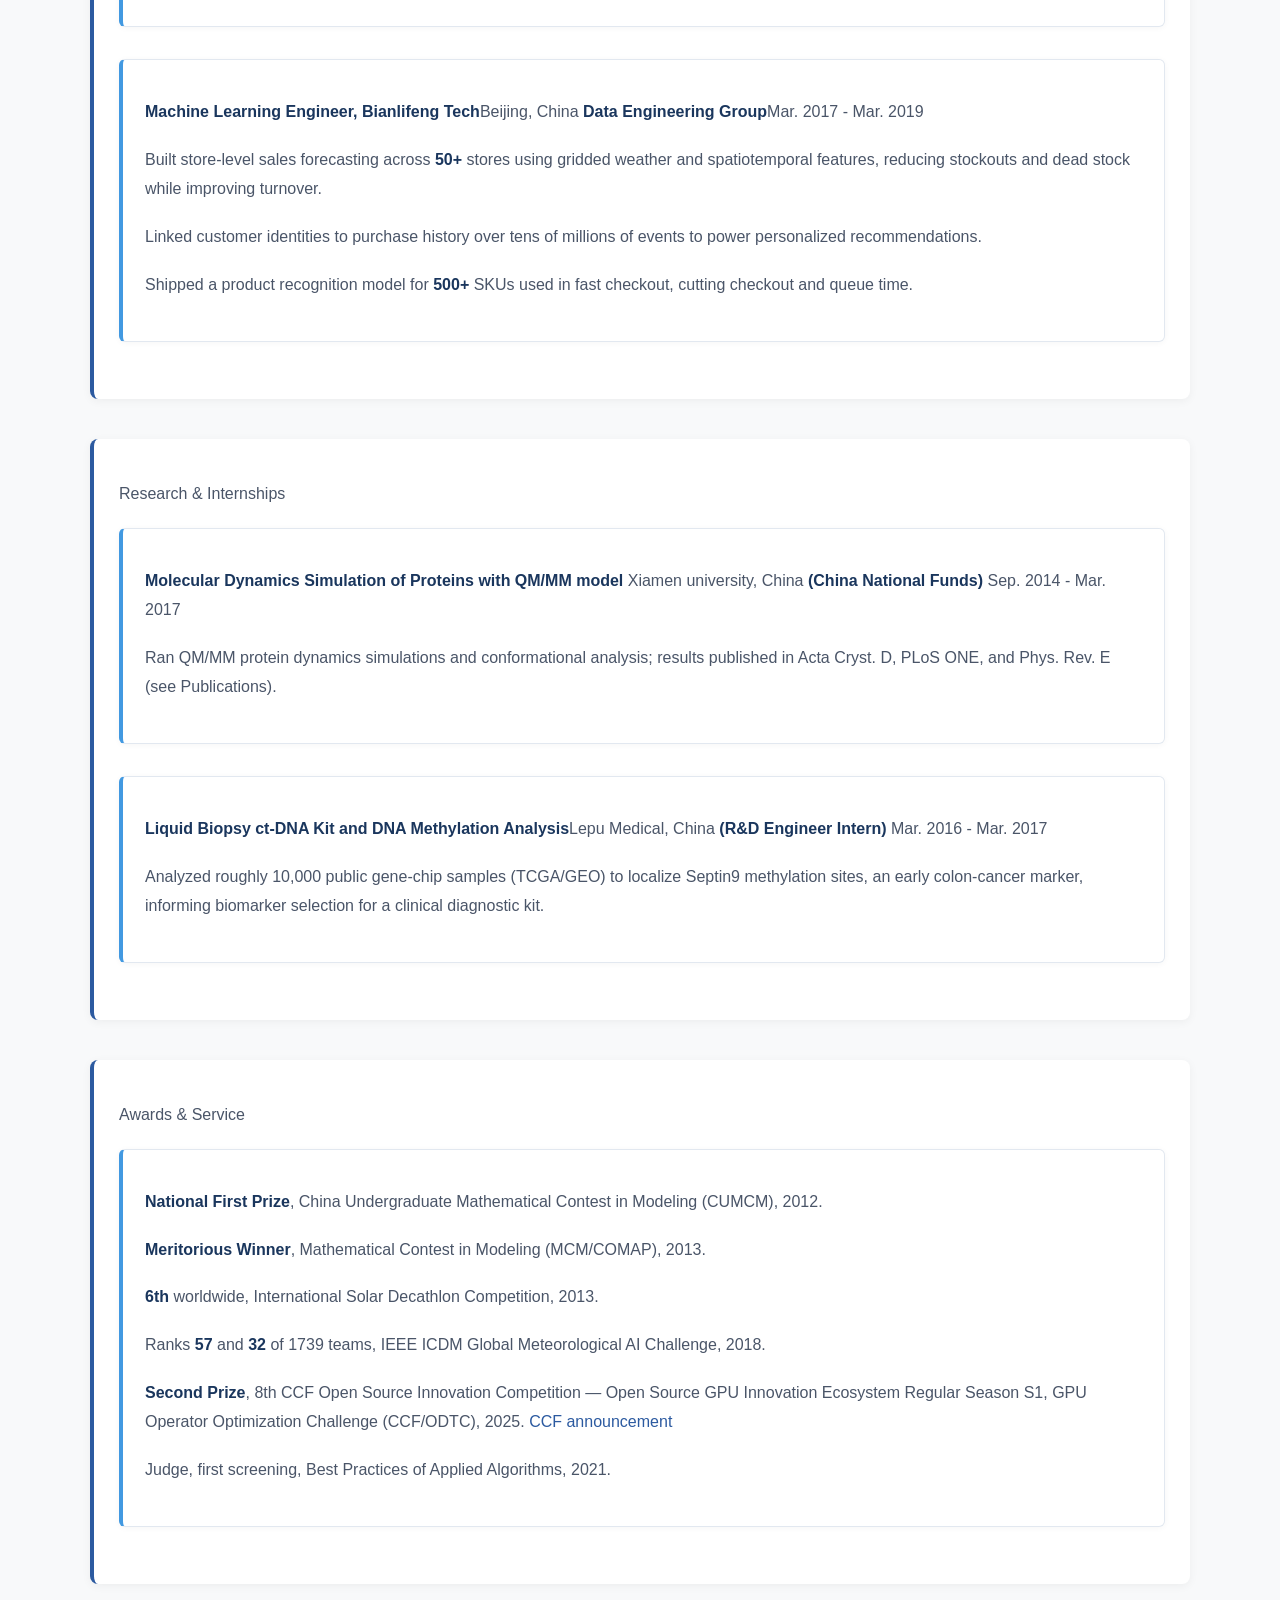
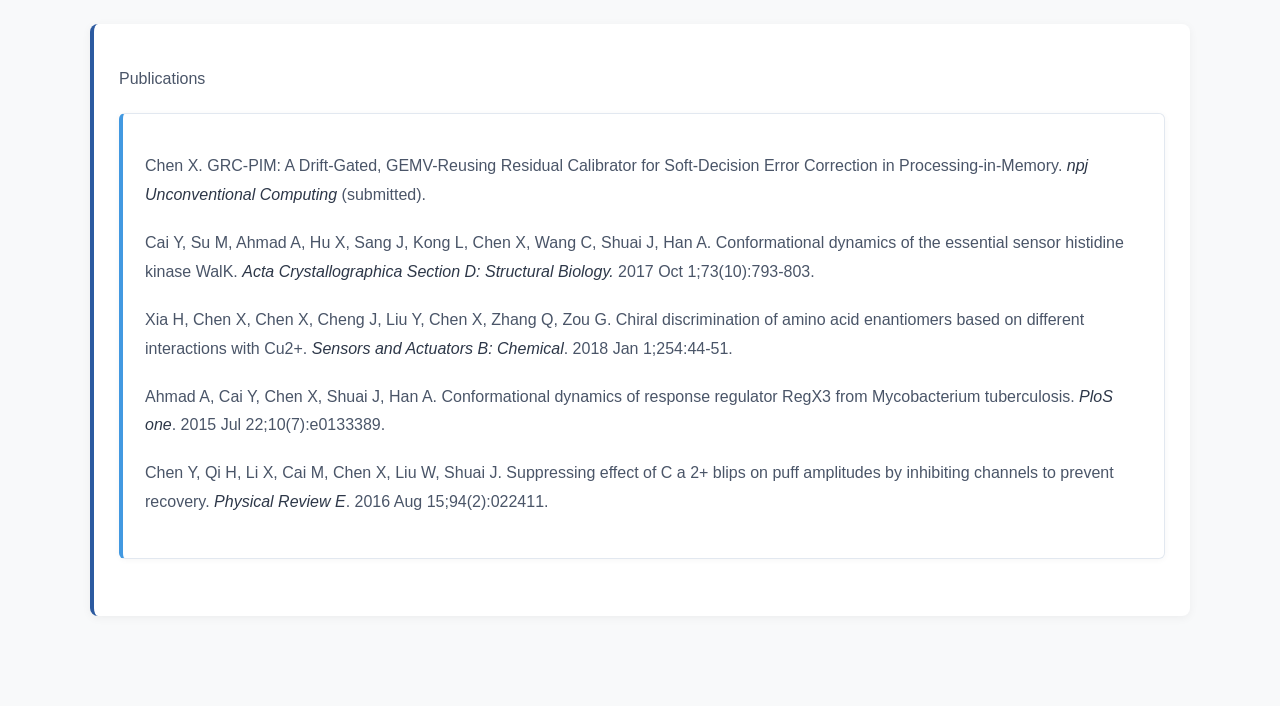
==== commit 6500760c: "Add CCF GPU operator optimization challenge second prize (2025) - Add award to Awards section in all" ====
--- a/docs/en.html
+++ b/docs/en.html
@@ -41,7 +41,9 @@
 biophysics training across computational chemistry, molecular dynamics,
 and computer science. Contests: <span><strong>CUMCM National First
 Prize</strong></span> (2012); <span><strong>MCM Meritorious
-Winner</strong></span> (2013).</span></p>
+Winner</strong></span> (2013); <span><strong>Second
+Prize</strong></span>, CCF Open Source GPU Innovation Ecosystem Regular
+Season S1, GPU Operator Optimization Challenge (2025).</span></p>
 </div>
 <div class="rSection">
 <p><span>Education</span></p>
@@ -305,6 +307,12 @@
 <span><strong>32</strong></span> of 1739 teams, IEEE ICDM Global
 Meteorological AI Challenge, 2018.</span><br />
 </p>
+<p><span><span><strong>Second Prize</strong></span>, 8th CCF Open Source
+Innovation Competition — Open Source GPU Innovation Ecosystem Regular
+Season S1, GPU Operator Optimization Challenge (CCF/ODTC), 2025. <a
+href="https://www.ccf.org.cn/Media_list/ccfosc/2025-12-26/855561.shtml">CCF
+announcement</a></span><br />
+</p>
 <p><span>Judge, first screening, Best Practices of Applied Algorithms,
 2021.</span><br />
 </p>
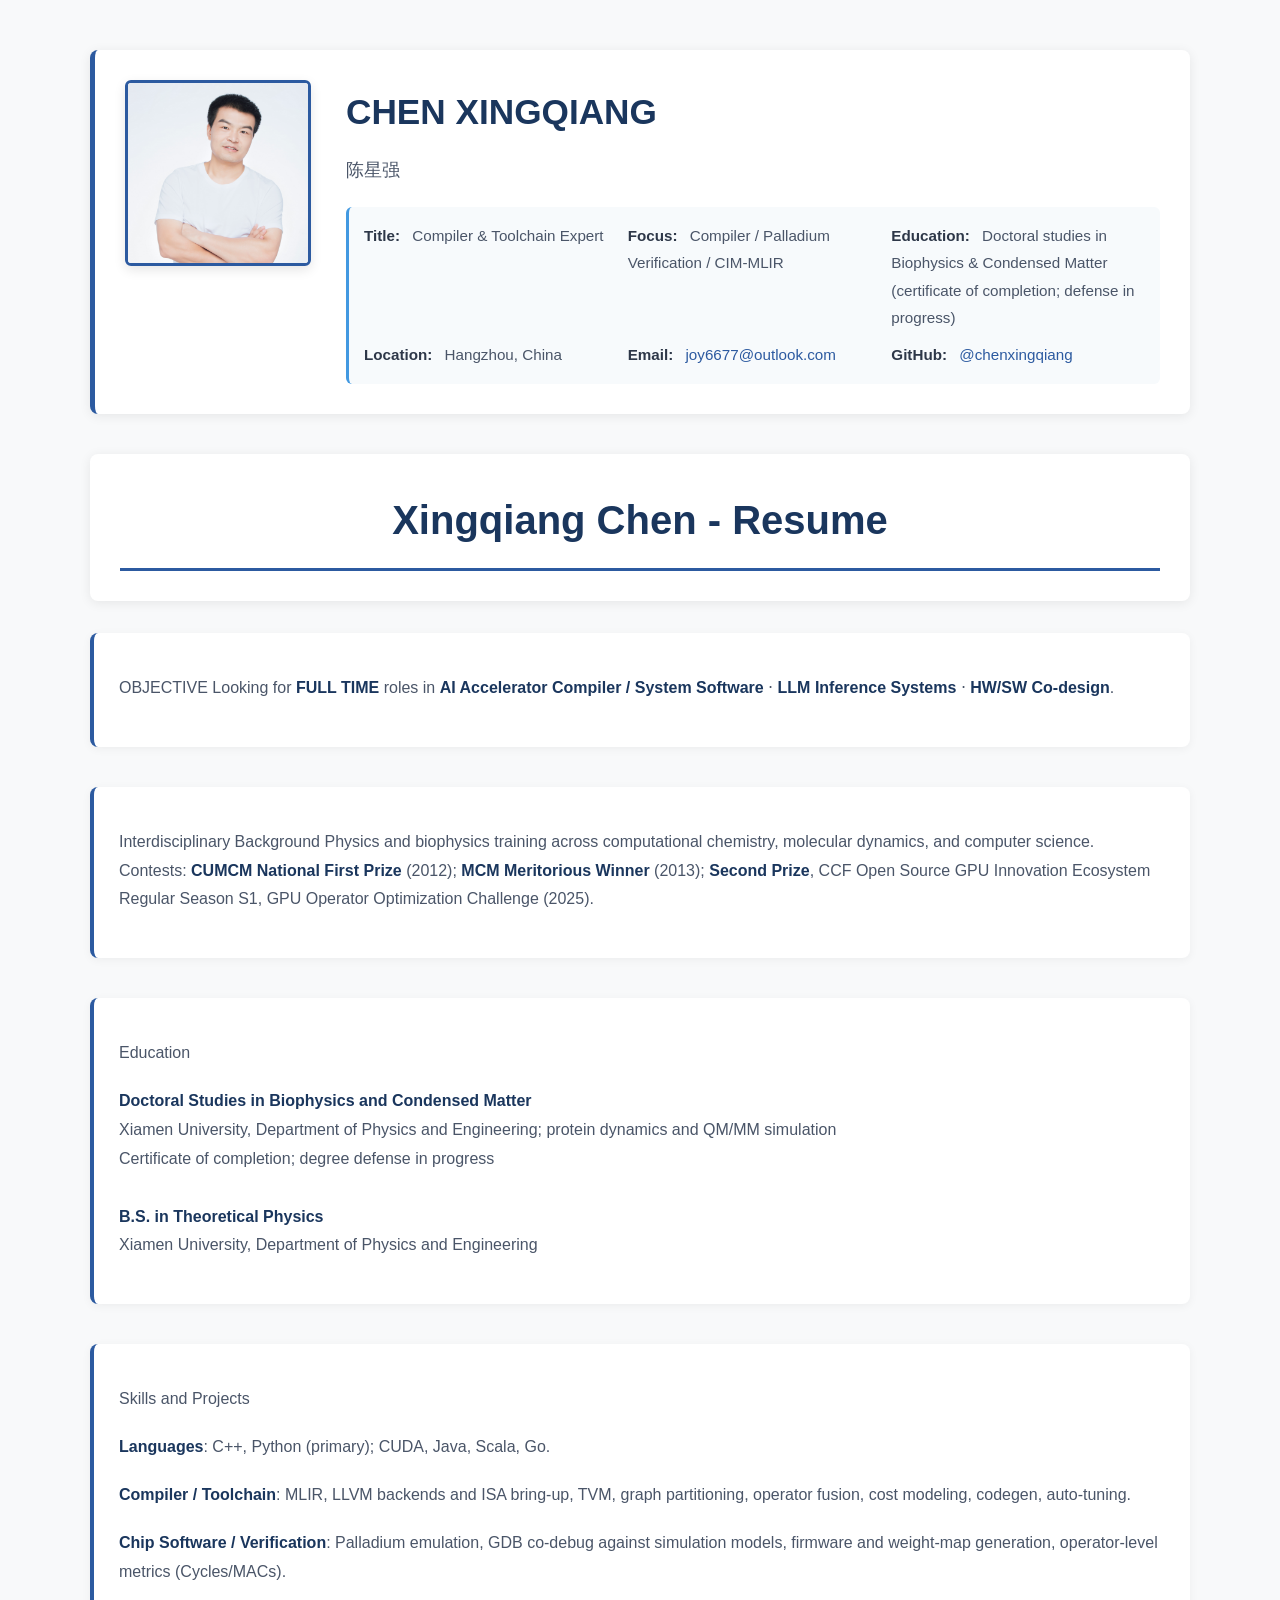
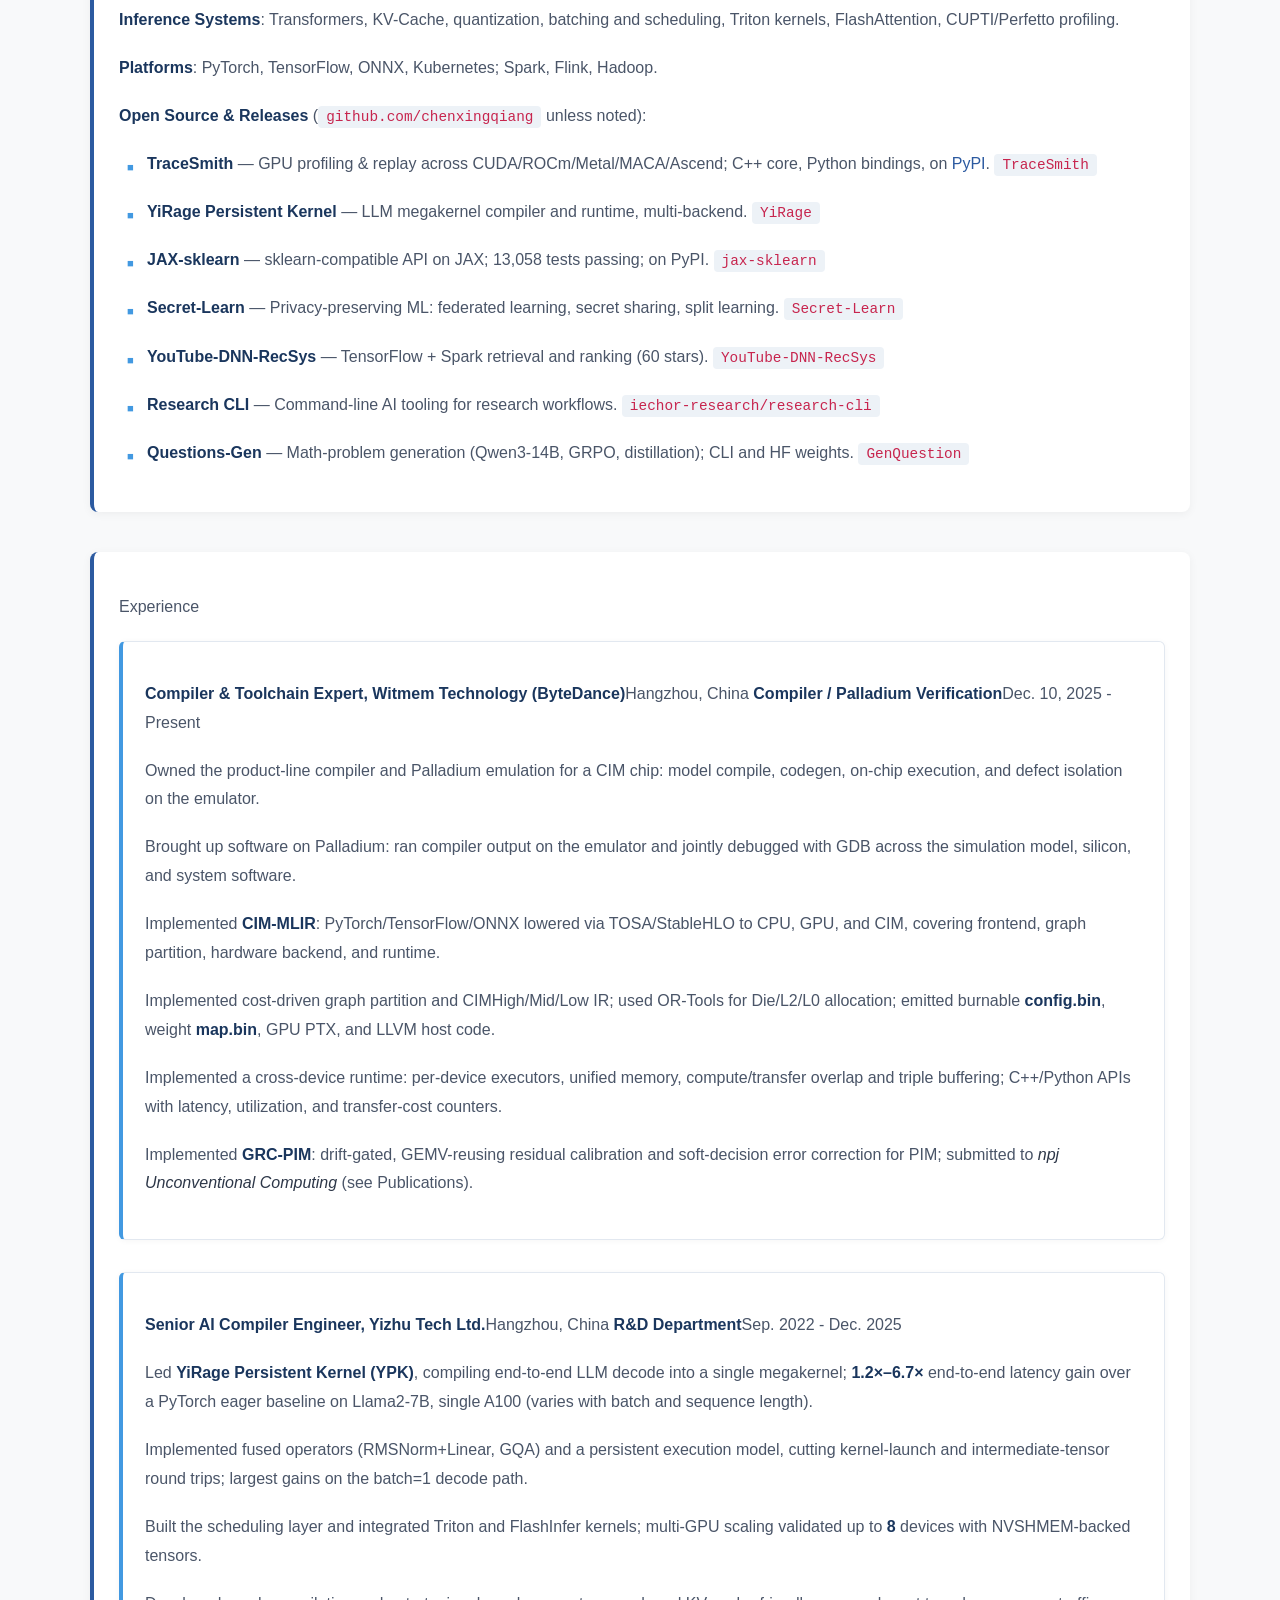
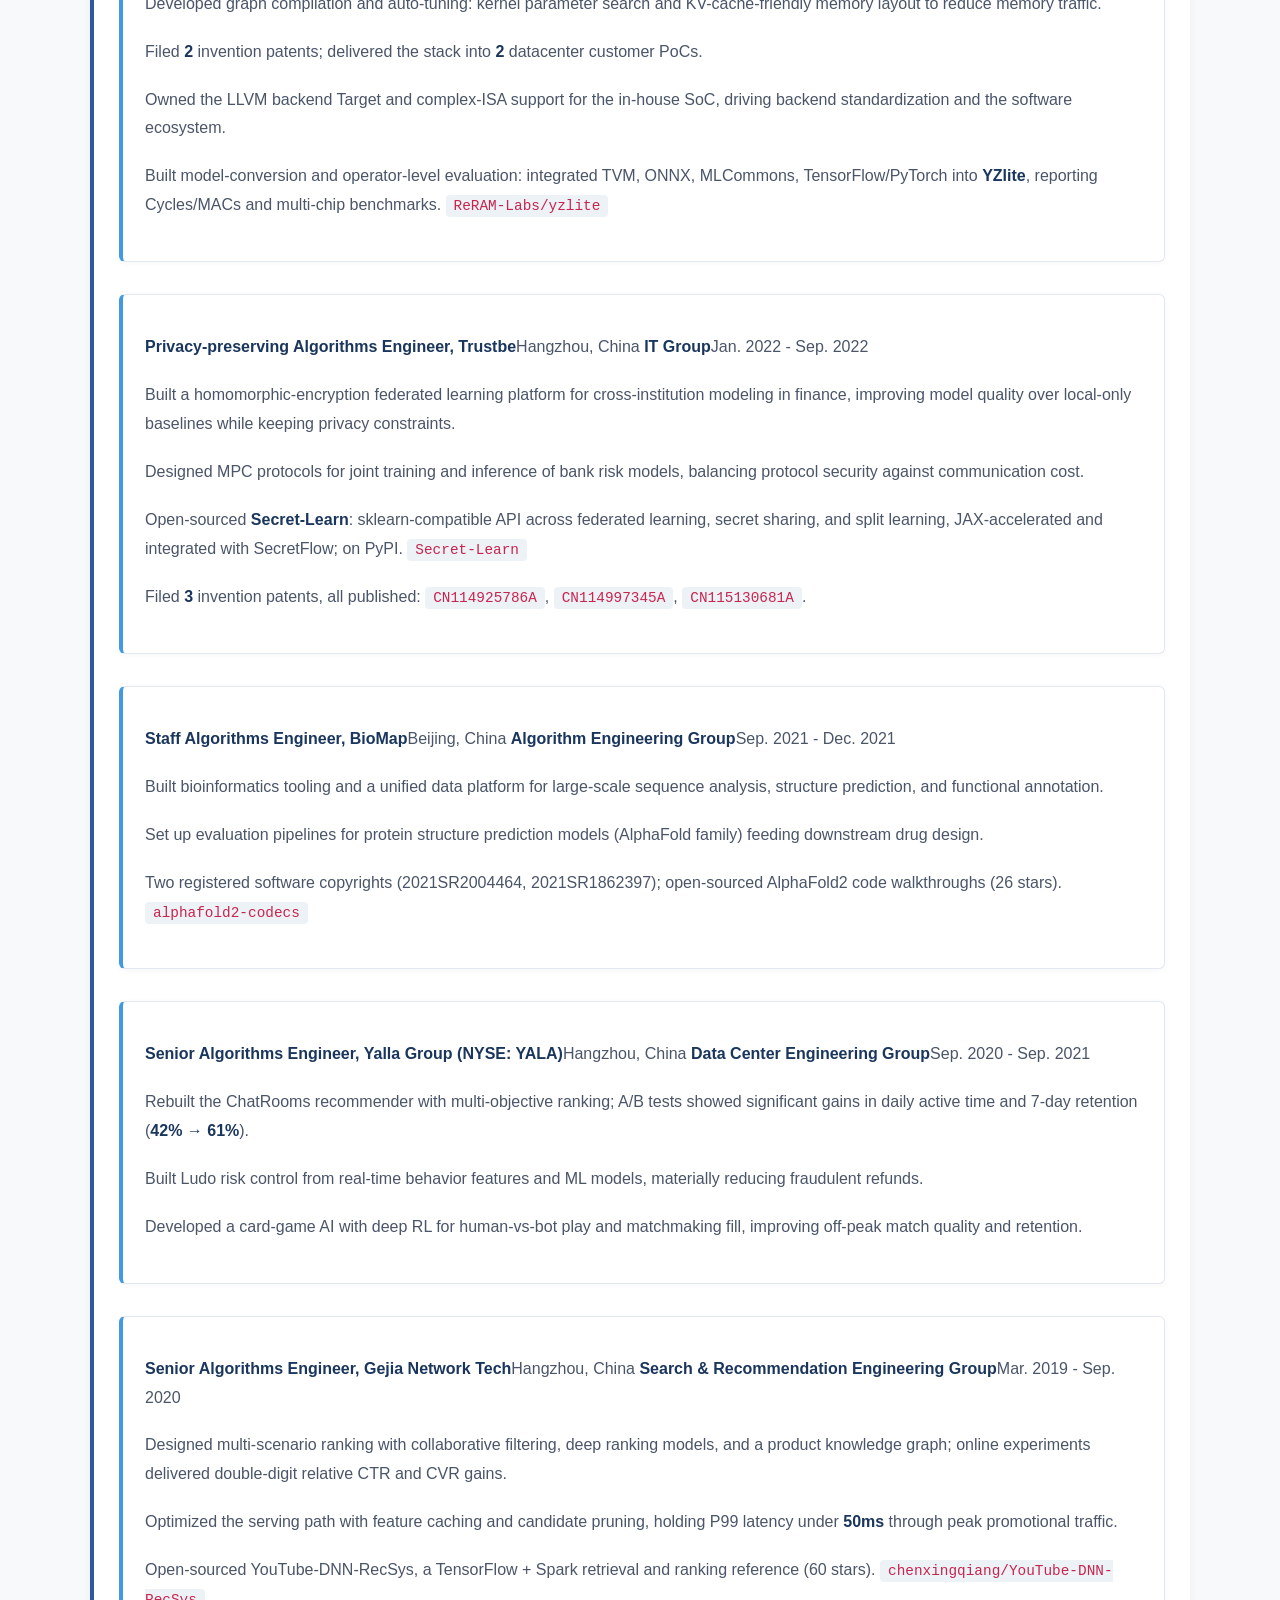
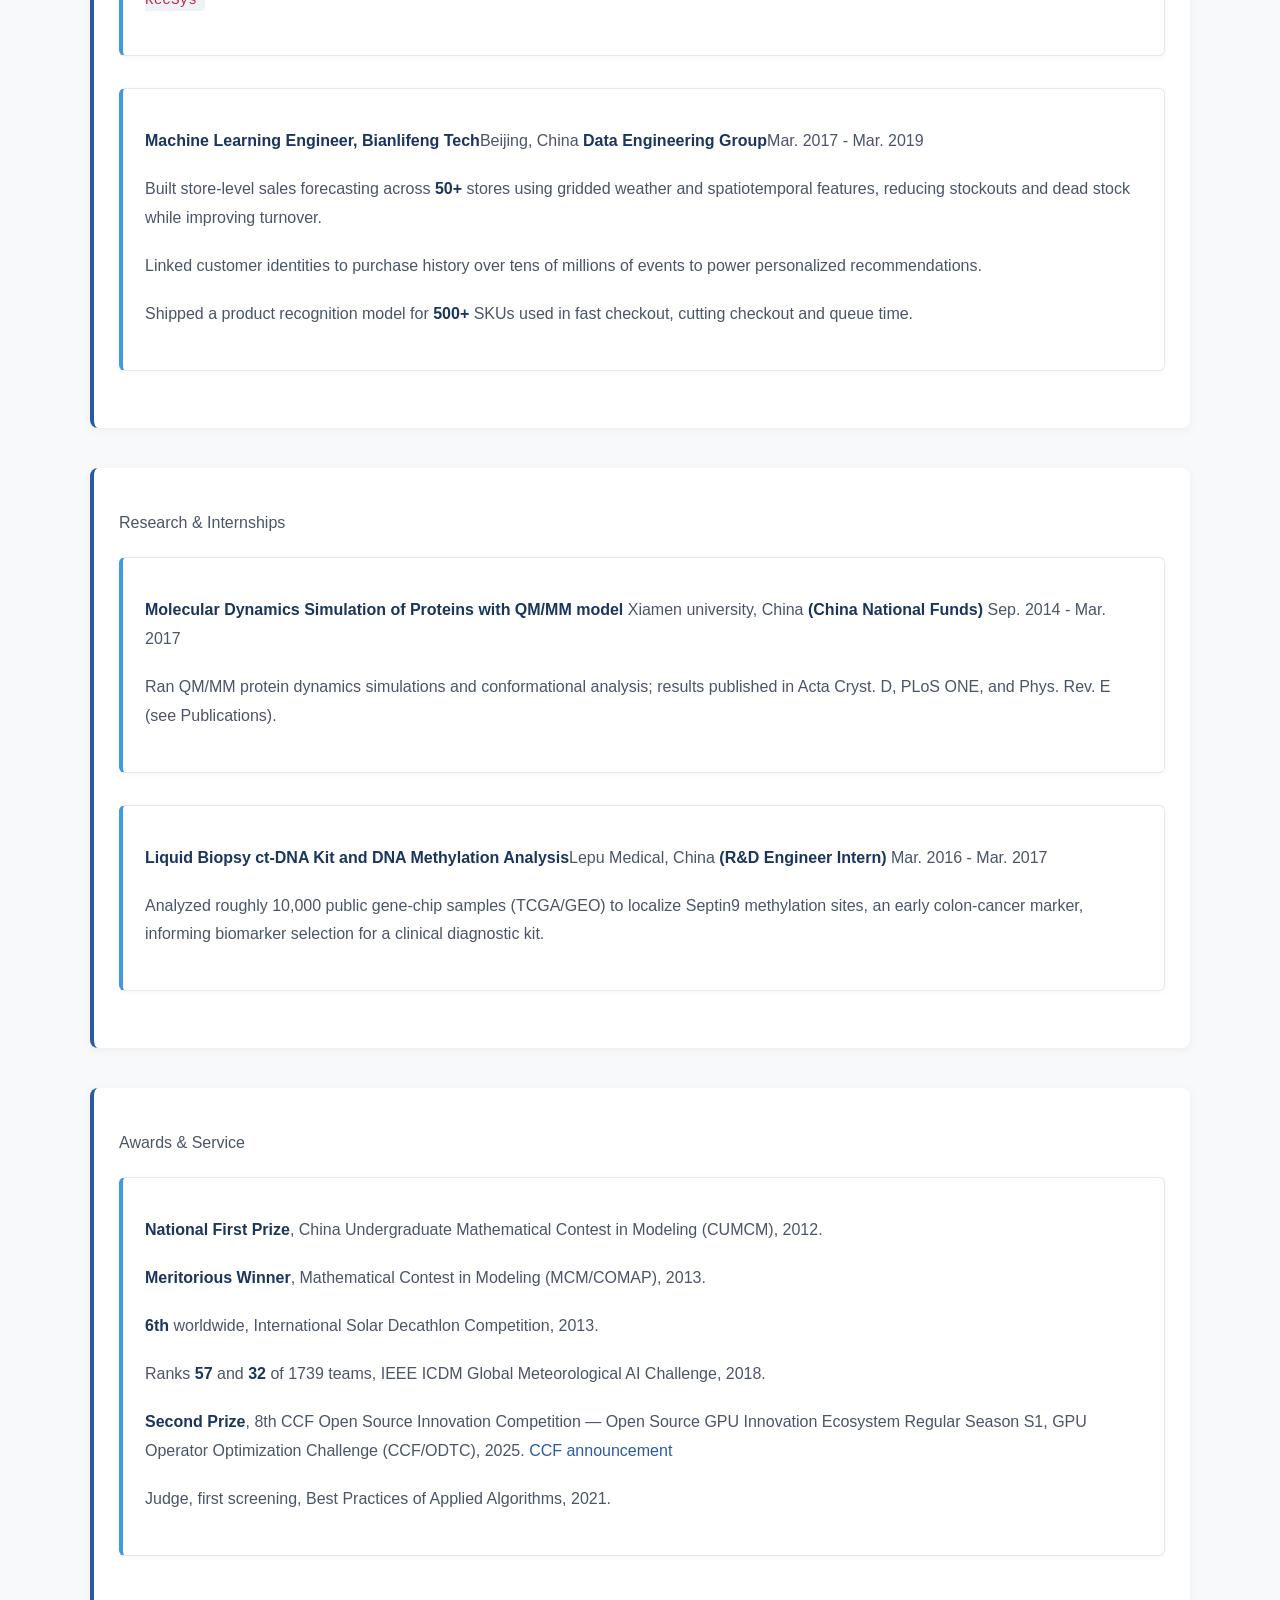
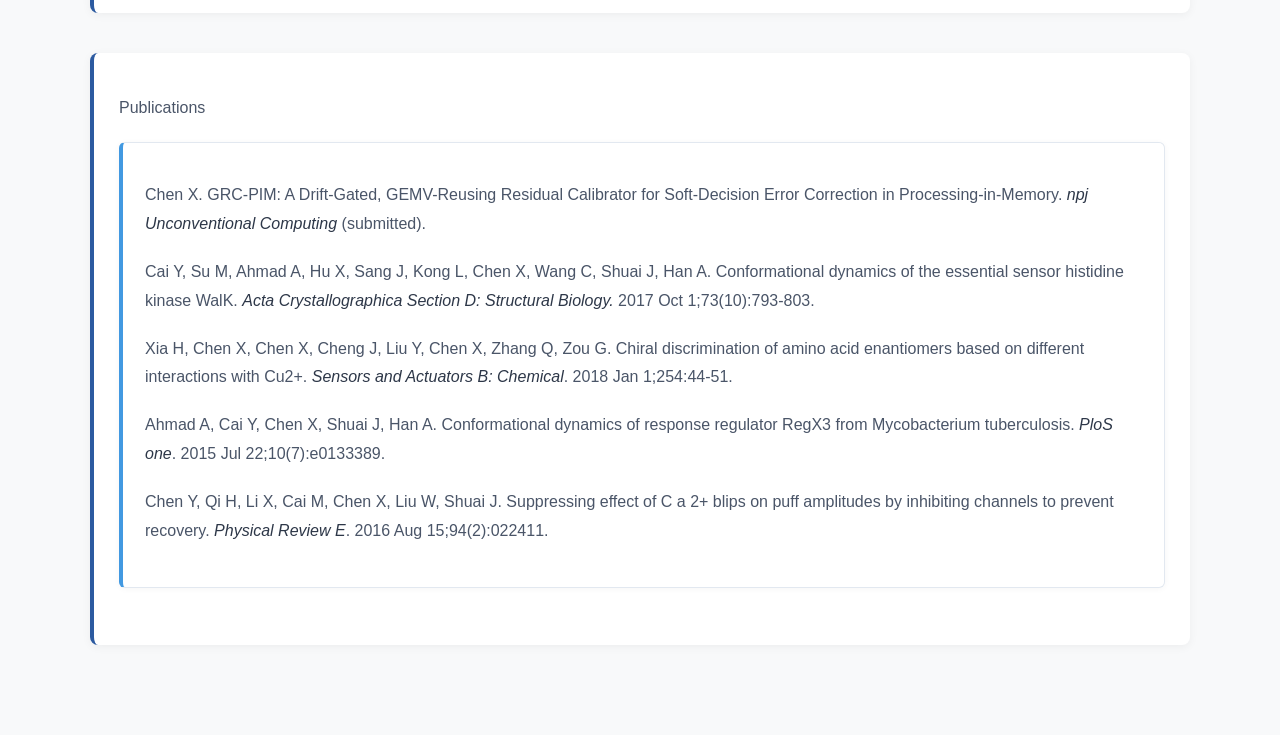
==== commit d3911664: "Match architecture pages to resume letter size and add ByteDance. Architecture appendix pages were a" ====
--- a/docs/en.html
+++ b/docs/en.html
@@ -102,7 +102,7 @@
 <p><span>Experience</span></p>
 <div class="rSubsection">
 <p><span><strong>Compiler &amp; Toolchain Expert, Witmem
-Technology</strong></span><span>Hangzhou, China</span>
+Technology (ByteDance)</strong></span><span>Hangzhou, China</span>
 <span><strong>Compiler / Palladium
 Verification</strong></span><span>Dec. 10, 2025 - Present</span></p>
 <p><span>Owned the product-line compiler and Palladium emulation for a
